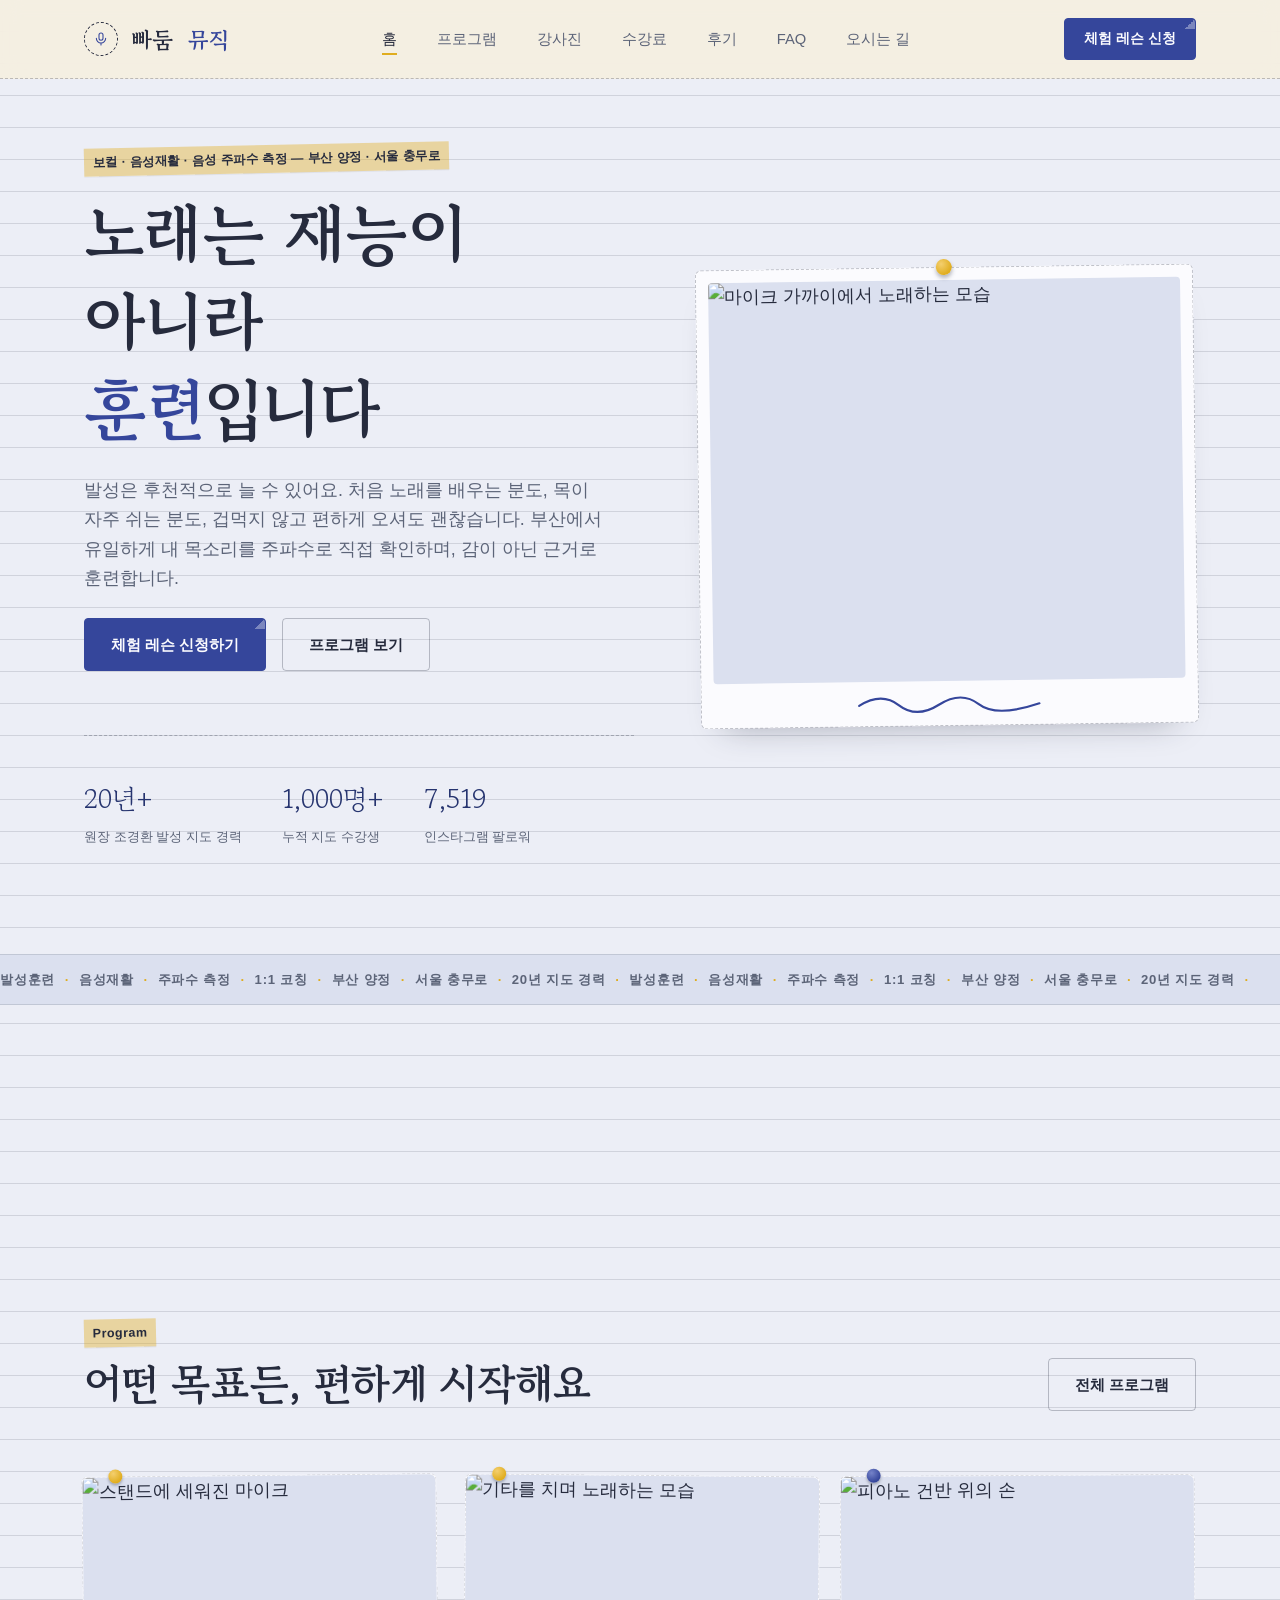
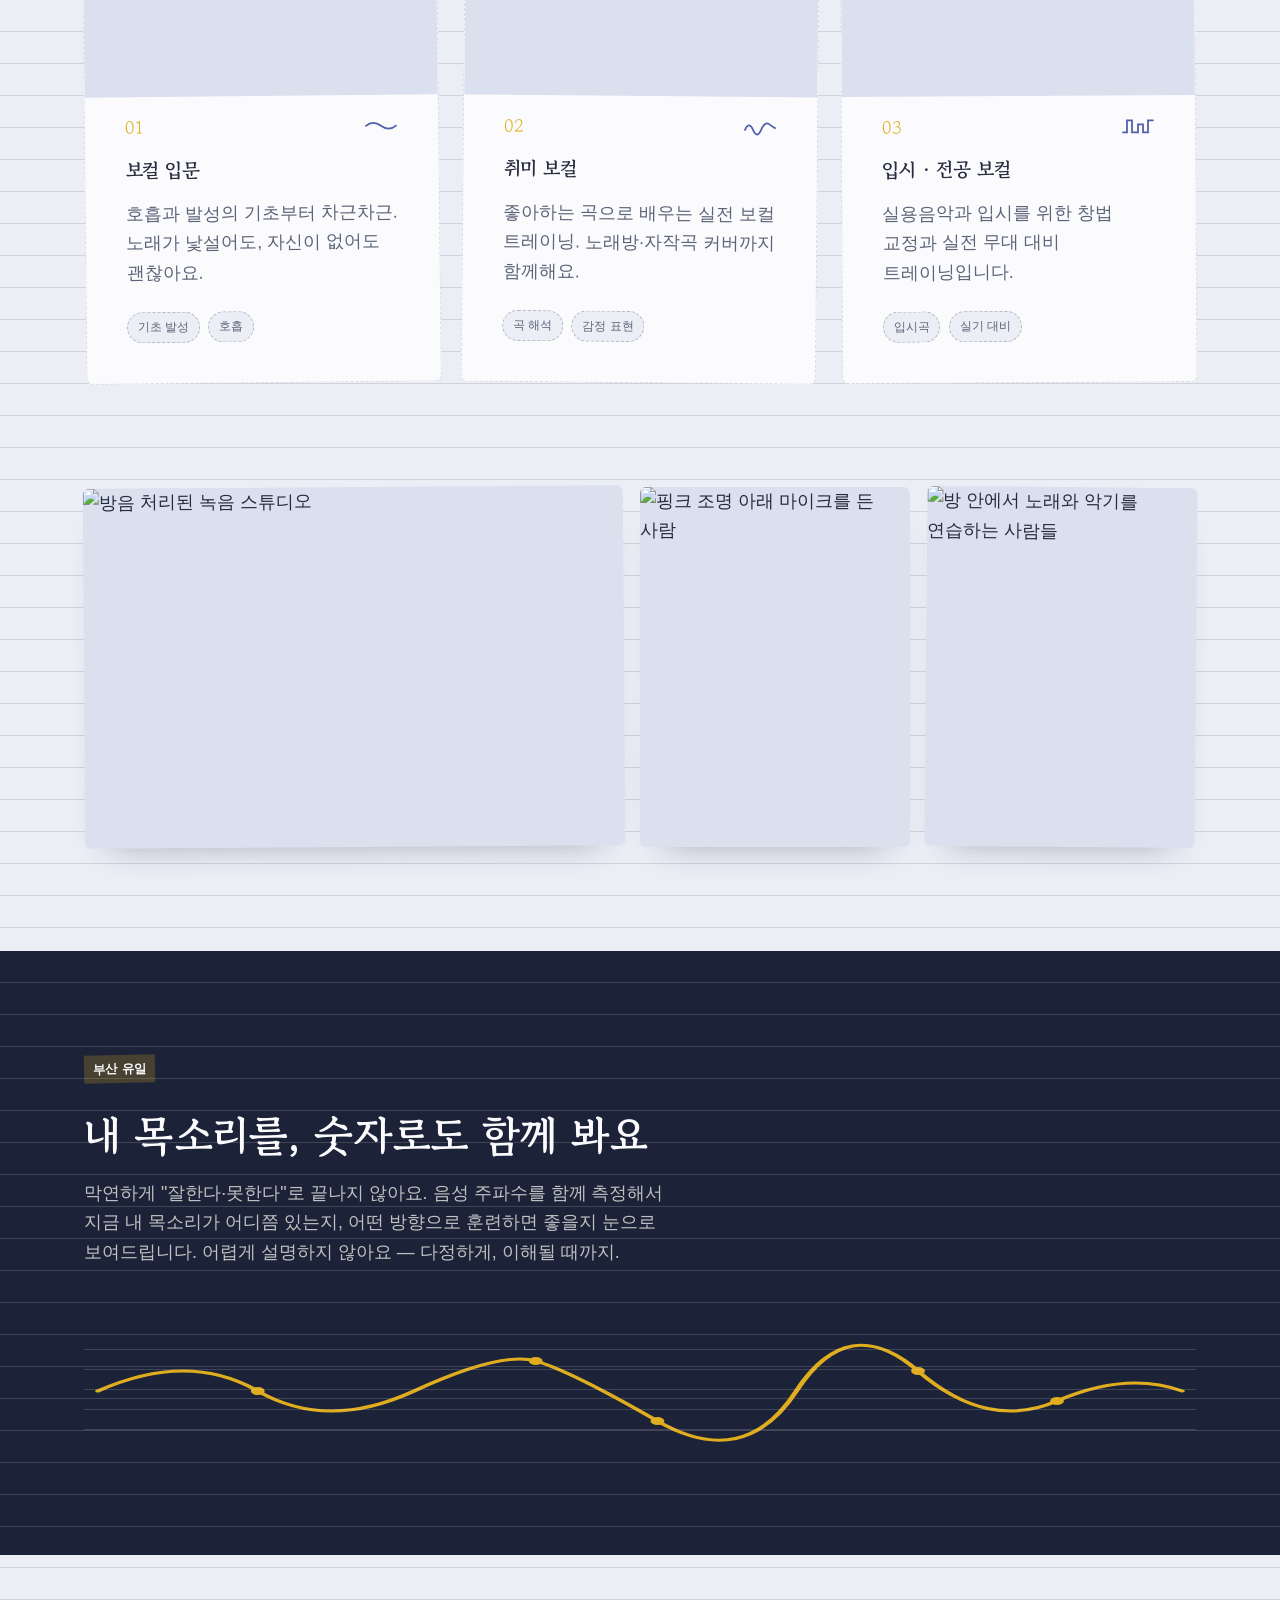
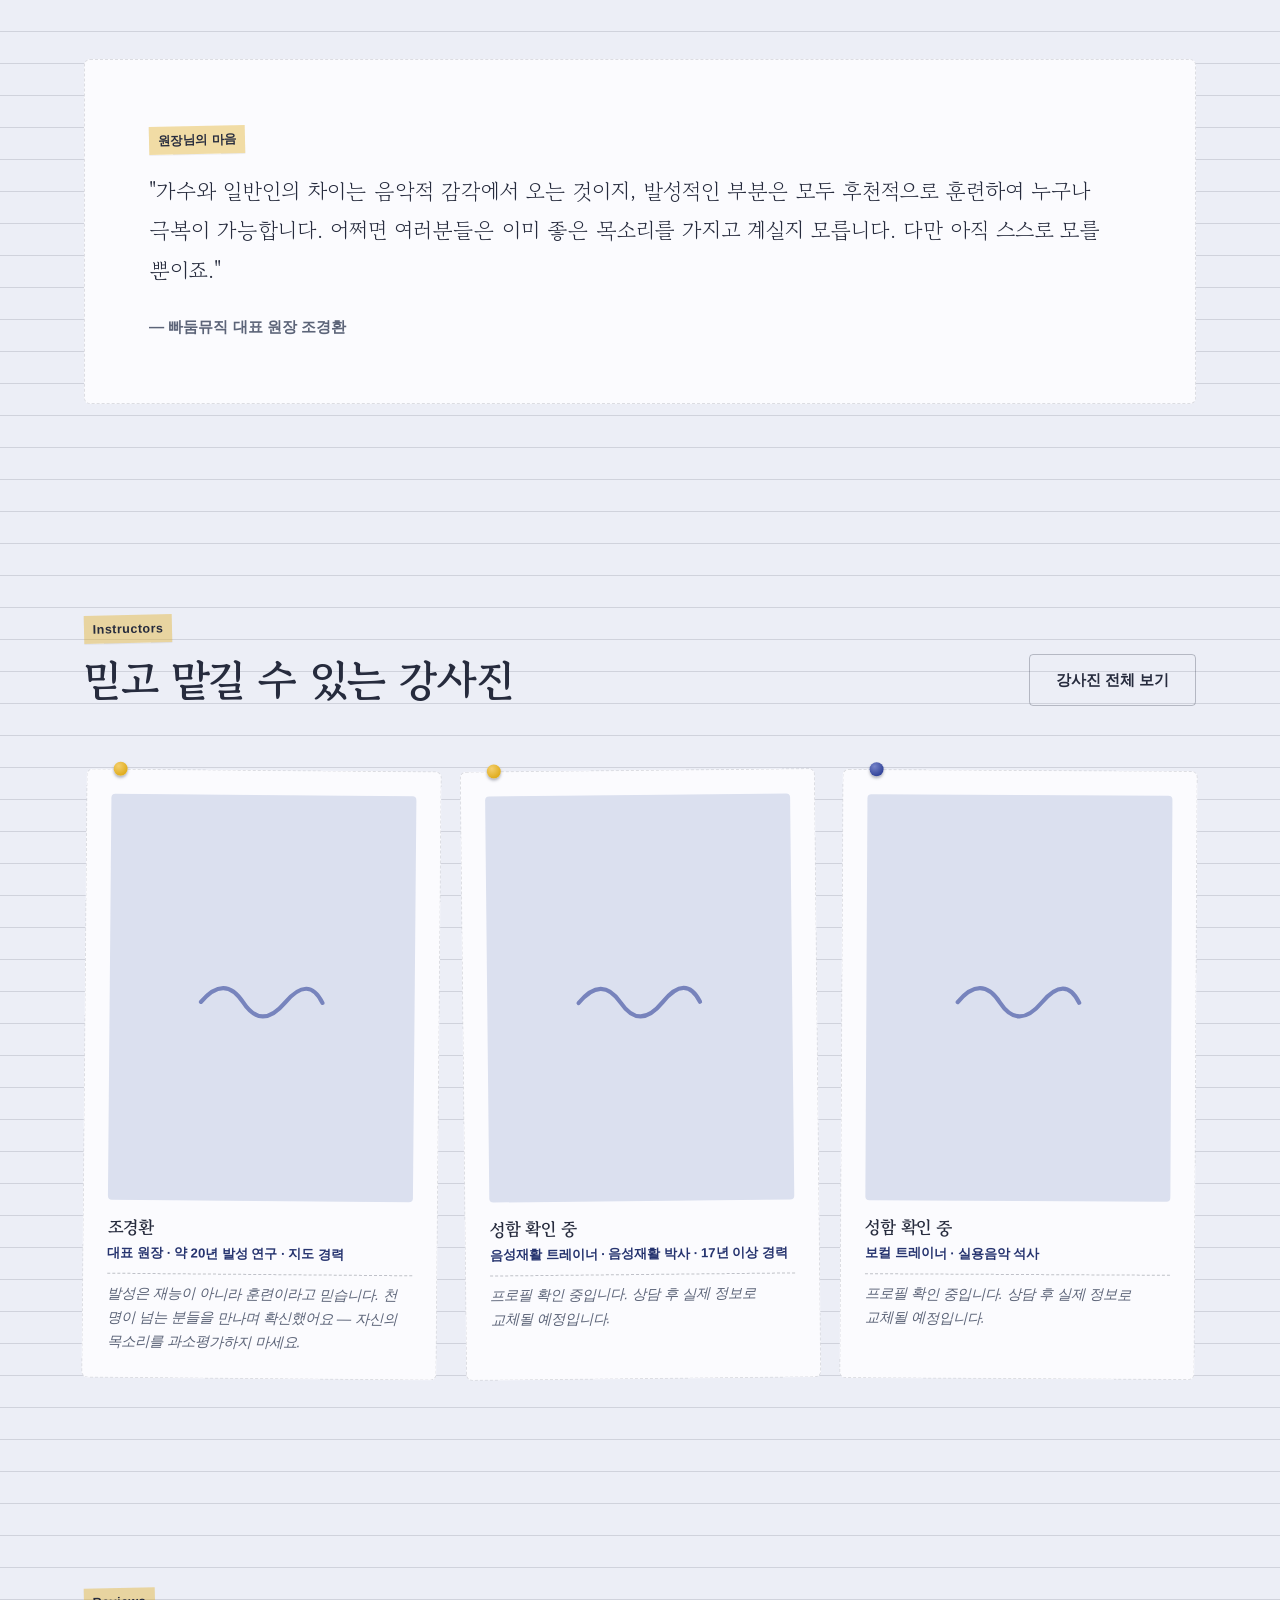
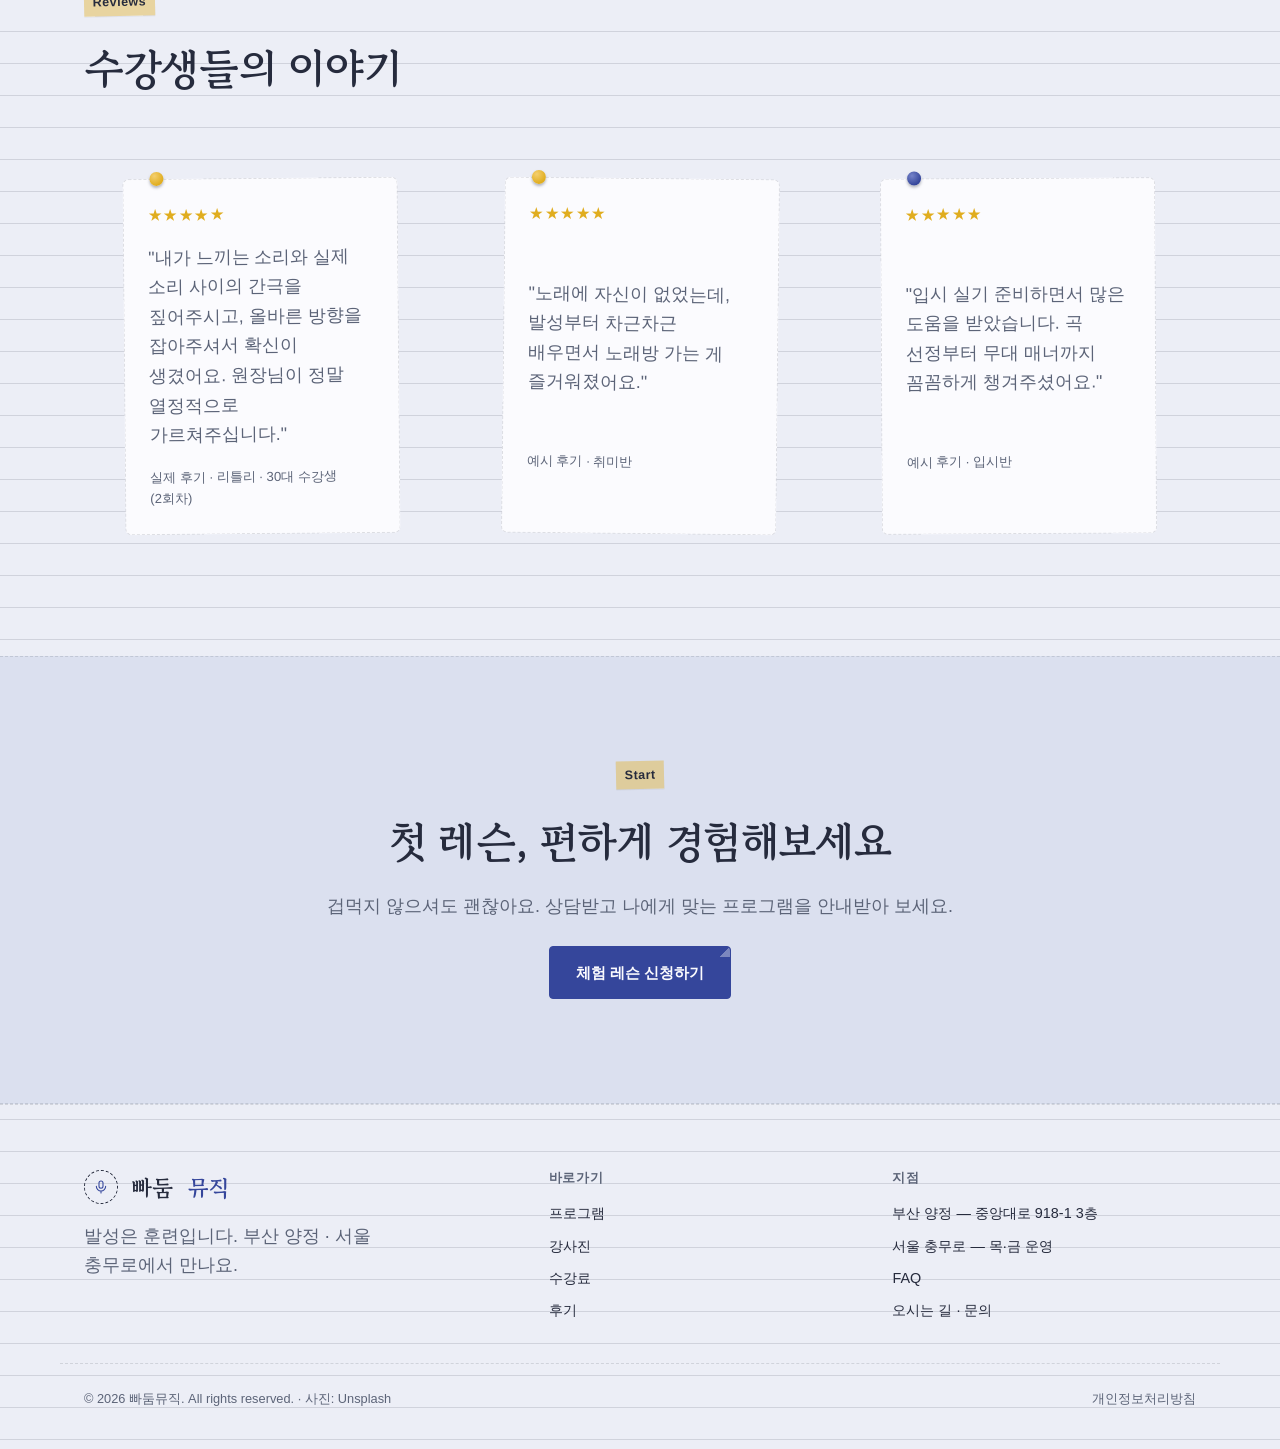
==== index.html @ 1f054c73 "사진 추가: Unsplash 스톡(동아시아계 인물·스튜디오·부산) Co-Authored-By: Claude Opus 5.5 <noreply@anthropic.com>  Claude" ====
<!DOCTYPE html>
<html lang="ko">
<head>
<meta charset="UTF-8">
<meta name="viewport" content="width=device-width, initial-scale=1.0">
<meta name="color-scheme" content="light">
<title>빠둠뮤직 보컬 트레이닝 센터</title>
<meta name="description" content="빠둠뮤직 보컬 트레이닝 센터 — 발성은 재능이 아니라 훈련입니다. 부산 유일 음성 주파수 측정과 함께하는 1:1 보컬·음성재활 트레이닝. 부산 양정 · 서울 충무로.">
<link rel="preconnect" href="https://fonts.googleapis.com">
<link rel="preconnect" href="https://fonts.gstatic.com" crossorigin>
<link href="https://fonts.googleapis.com/css2?family=Gowun+Batang:wght@400;700&family=Pretendard&display=swap" rel="stylesheet">
<link rel="stylesheet" href="css/styles.css">
</head>
<body>

<nav class="site-nav">
  <div class="container">
    <a href="index.html" class="logo">
      <span class="logo-mark"><svg viewBox="0 0 24 24" fill="none"><rect x="9" y="3" width="6" height="11" rx="3" stroke="currentColor" stroke-width="1.6"/><path d="M5 11a7 7 0 0 0 14 0M12 18v3" stroke="currentColor" stroke-width="1.6" stroke-linecap="round"/></svg></span>
      빠둠<span>뮤직</span>
    </a>
    <ul class="nav-links" id="navLinks">
      <li><a href="index.html" aria-current="page">홈</a></li>
      <li><a href="courses.html">프로그램</a></li>
      <li><a href="instructors.html">강사진</a></li>
      <li><a href="pricing.html">수강료</a></li>
      <li><a href="reviews.html">후기</a></li>
      <li><a href="faq.html">FAQ</a></li>
      <li><a href="contact.html">오시는 길</a></li>
    </ul>
    <a href="contact.html" class="btn nav-cta">체험 레슨 신청</a>
    <button class="nav-toggle" id="navToggle" aria-label="메뉴 열기" aria-expanded="false" aria-controls="navLinks">☰</button>
  </div>
</nav>

<header class="hero">
  <div class="container hero-grid">
    <div class="hero-copy">
      <span class="eyebrow">보컬 · 음성재활 · 음성 주파수 측정 — 부산 양정 · 서울 충무로</span>
      <h1>노래는 재능이 아니라<br><em>훈련</em>입니다</h1>
      <p class="hero-lede">발성은 후천적으로 늘 수 있어요. 처음 노래를 배우는 분도, 목이 자주 쉬는 분도, 겁먹지 않고 편하게 오셔도 괜찮습니다. 부산에서 유일하게 내 목소리를 주파수로 직접 확인하며, 감이 아닌 근거로 훈련합니다.</p>
      <div class="hero-actions">
        <a href="contact.html" class="btn">체험 레슨 신청하기</a>
        <a href="courses.html" class="btn btn--ghost">프로그램 보기</a>
      </div>
      <div class="hero-stats">
        <div class="hero-stat"><span class="num">20년+</span><span class="label">원장 조경환 발성 지도 경력</span></div>
        <div class="hero-stat"><span class="num">1,000명+</span><span class="label">누적 지도 수강생</span></div>
        <div class="hero-stat"><span class="num">7,519</span><span class="label">인스타그램 팔로워</span></div>
      </div>
    </div>
    <figure class="hero-visual hero-visual--photo" data-reveal>
      <img src="https://images.unsplash.com/photo-1653443115239-6c10733503e9?auto=format&fit=crop&w=1100&q=80&h=935" srcset="https://images.unsplash.com/photo-1653443115239-6c10733503e9?auto=format&fit=crop&w=640&q=80&h=544 640w, https://images.unsplash.com/photo-1653443115239-6c10733503e9?auto=format&fit=crop&w=1100&q=80&h=935 1100w" sizes="(max-width: 980px) 92vw, 540px" width="1100" height="935" alt="마이크 가까이에서 노래하는 모습" loading="eager" fetchpriority="high" decoding="async">
      <svg class="hero-photo-wave" viewBox="0 0 220 30" fill="none" aria-hidden="true"><path class="wave-line" d="M6 18 Q 32 2 52 18 T 98 18 T 144 18 T 214 18"/></svg>
    </figure>
  </div>
</header>

<div class="marquee" aria-hidden="true">
  <div class="marquee-track">
    <span>발성훈련</span><span class="marquee-dot">·</span>
    <span>음성재활</span><span class="marquee-dot">·</span>
    <span>주파수 측정</span><span class="marquee-dot">·</span>
    <span>1:1 코칭</span><span class="marquee-dot">·</span>
    <span>부산 양정</span><span class="marquee-dot">·</span>
    <span>서울 충무로</span><span class="marquee-dot">·</span>
    <span>20년 지도 경력</span><span class="marquee-dot">·</span>
    <span>발성훈련</span><span class="marquee-dot">·</span>
    <span>음성재활</span><span class="marquee-dot">·</span>
    <span>주파수 측정</span><span class="marquee-dot">·</span>
    <span>1:1 코칭</span><span class="marquee-dot">·</span>
    <span>부산 양정</span><span class="marquee-dot">·</span>
    <span>서울 충무로</span><span class="marquee-dot">·</span>
    <span>20년 지도 경력</span><span class="marquee-dot">·</span>
  </div>
</div>

<section id="rooms">
  <div class="container">
    <div class="rooms-widget" id="roomsWidget" hidden data-reveal>
      <div class="rooms-widget-head">
        <span class="live"><span class="live-dot" aria-hidden="true"></span>지금 강의실 현황</span>
        <div style="display:flex; align-items:center; gap: 0.8em;">
          <span class="rooms-updated" id="roomsUpdated"></span>
          <button type="button" class="room-refresh" id="roomsRefresh" aria-label="강의실 현황 새로고침">새로고침</button>
        </div>
      </div>
      <div class="rooms-list" id="roomsList"></div>
    </div>
  </div>
</section>

<section>
  <div class="container">
    <div class="section-head section-head--split" data-reveal>
      <div>
        <span class="eyebrow">Program</span>
        <h2>어떤 목표든, 편하게 시작해요</h2>
      </div>
      <a href="courses.html" class="btn btn--ghost">전체 프로그램</a>
    </div>
    <div class="course-grid" data-render="programs" data-source="data/programs.json" data-limit="3"></div>
  </div>
</section>

<section class="photo-mosaic-section" aria-label="레슨 분위기 사진">
  <div class="container">
    <div class="photo-mosaic" data-reveal>
      <figure class="photo-mosaic-item"><img src="https://images.unsplash.com/photo-1760780567530-389d8a3fba75?auto=format&fit=crop&w=1200&q=80&h=800" width="1200" height="800" alt="방음 처리된 녹음 스튜디오" loading="lazy" decoding="async"></figure>
      <figure class="photo-mosaic-item"><img src="https://images.unsplash.com/photo-1560297035-0ed84c4175f6?auto=format&fit=crop&w=800&q=80&h=800" width="800" height="800" alt="핑크 조명 아래 마이크를 든 사람" loading="lazy" decoding="async"></figure>
      <figure class="photo-mosaic-item"><img src="https://images.unsplash.com/photo-1770096732027-3c8adfcafd55?auto=format&fit=crop&w=800&q=80&h=800" width="800" height="800" alt="방 안에서 노래와 악기를 연습하는 사람들" loading="lazy" decoding="async"></figure>
    </div>
  </div>
</section>

<section class="section--deep" id="frequency">
  <div class="container">
    <div class="section-head" data-reveal>
      <span class="eyebrow">부산 유일</span>
      <h2>내 목소리를, 숫자로도 함께 봐요</h2>
      <p>막연하게 "잘한다·못한다"로 끝나지 않아요. 음성 주파수를 함께 측정해서 지금 내 목소리가 어디쯤 있는지, 어떤 방향으로 훈련하면 좋을지 눈으로 보여드립니다. 어렵게 설명하지 않아요 — 다정하게, 이해될 때까지.</p>
    </div>
    <div class="staff">
      <div class="staff-rules" aria-hidden="true"></div>
      <svg viewBox="0 0 640 120" width="100%" height="120" preserveAspectRatio="none" style="overflow:visible;">
        <path class="draw-line" d="M8 60 Q 60 20 100 60 T 190 60 T 260 30 T 330 90 T 410 60 T 480 40 T 560 70 T 632 60" fill="none" stroke="var(--mustard)" stroke-width="3" stroke-linecap="round"/>
        <circle cx="100" cy="60" r="4" fill="var(--mustard)"/>
        <circle cx="260" cy="30" r="4" fill="var(--mustard)"/>
        <circle cx="330" cy="90" r="4" fill="var(--mustard)"/>
        <circle cx="480" cy="40" r="4" fill="var(--mustard)"/>
        <circle cx="560" cy="70" r="4" fill="var(--mustard)"/>
      </svg>
    </div>
  </div>
</section>

<section>
  <div class="container">
    <div class="letter-card" data-reveal>
      <span class="eyebrow" style="margin-bottom: var(--space-2); display:inline-flex;">원장님의 마음</span>
      <blockquote>"가수와 일반인의 차이는 음악적 감각에서 오는 것이지, 발성적인 부분은 모두 후천적으로 훈련하여 누구나 극복이 가능합니다. 어쩌면 여러분들은 이미 좋은 목소리를 가지고 계실지 모릅니다. 다만 아직 스스로 모를 뿐이죠."</blockquote>
      <footer>— 빠둠뮤직 대표 원장 조경환</footer>
    </div>
  </div>
</section>

<section class="section--light">
  <div class="container">
    <div class="section-head section-head--split" data-reveal>
      <div>
        <span class="eyebrow">Instructors</span>
        <h2>믿고 맡길 수 있는 강사진</h2>
      </div>
      <a href="instructors.html" class="btn btn--ghost">강사진 전체 보기</a>
    </div>
    <div class="people-grid" data-render="instructors" data-source="data/instructors.json" data-limit="3"></div>
  </div>
</section>

<section>
  <div class="container">
    <div class="section-head" data-reveal>
      <span class="eyebrow">Reviews</span>
      <h2>수강생들의 이야기</h2>
    </div>
    <div class="quote-grid" data-render="testimonials" data-source="data/testimonials.json" data-limit="3"></div>
  </div>
</section>

<section class="cta-band cta-band--warm">
  <div class="container" data-reveal>
    <span class="eyebrow">Start</span>
    <h2>첫 레슨, 편하게 경험해보세요</h2>
    <p>겁먹지 않으셔도 괜찮아요. 상담받고 나에게 맞는 프로그램을 안내받아 보세요.</p>
    <a href="contact.html" class="btn">체험 레슨 신청하기</a>
  </div>
</section>

<footer class="site-footer">
  <div class="container footer-grid">
    <div>
      <a href="index.html" class="logo"><span class="logo-mark"><svg viewBox="0 0 24 24" fill="none"><rect x="9" y="3" width="6" height="11" rx="3" stroke="currentColor" stroke-width="1.6"/><path d="M5 11a7 7 0 0 0 14 0M12 18v3" stroke="currentColor" stroke-width="1.6" stroke-linecap="round"/></svg></span>빠둠<span>뮤직</span></a>
      <p style="margin-top: 1rem; max-width: 32ch;">발성은 훈련입니다. 부산 양정 · 서울 충무로에서 만나요.</p>
    </div>
    <div>
      <h4>바로가기</h4>
      <ul class="footer-links">
        <li><a href="courses.html">프로그램</a></li>
        <li><a href="instructors.html">강사진</a></li>
        <li><a href="pricing.html">수강료</a></li>
        <li><a href="reviews.html">후기</a></li>
      </ul>
    </div>
    <div>
      <h4>지점</h4>
      <ul class="footer-links">
        <li>부산 양정 — 중앙대로 918-1 3층</li>
        <li>서울 충무로 — 목·금 운영</li>
        <li><a href="faq.html">FAQ</a></li>
        <li><a href="contact.html">오시는 길 · 문의</a></li>
      </ul>
    </div>
  </div>
  <div class="container footer-bottom">
    <span>© 2026 빠둠뮤직. All rights reserved. · 사진: Unsplash</span>
    <span><a href="privacy.html">개인정보처리방침</a></span>
  </div>
</footer>

<script src="https://unpkg.com/lenis@1.1.18/dist/lenis.min.js"></script>
<script src="https://cdnjs.cloudflare.com/ajax/libs/gsap/3.12.5/gsap.min.js"></script>
<script src="https://cdnjs.cloudflare.com/ajax/libs/gsap/3.12.5/ScrollTrigger.min.js"></script>
<script src="js/waveform.js"></script>
<script src="js/render.js"></script>
<script src="js/rooms.js"></script>
<script src="js/motion.js"></script>
<script src="js/main.js"></script>
</body>
</html>
---- css/styles.css ----
/* ==========================================================================
   빠둠뮤직 — 다정한 발성 훈련소
   오선지 노트 컨셉: 종이 아이보리 + 잉크 남색 + 형광펜 옐로우.
   카드는 압정으로 꽂은 메모, 섹션 사이는 오선(五線) 구분선.
   (자매 사이트 키훈의 에디토리얼 필름/레드 톤과 겹치지 않도록 전면 재설계)
   ========================================================================== */

@font-face {
  font-family: "Pretendard";
  src: url("https://cdn.jsdelivr.net/gh/orioncactus/pretendard@v1.3.9/packages/pretendard/dist/web/variable/woff2/PretendardVariable.woff2") format("woff2-variations");
  font-weight: 45 920;
  font-style: normal;
}

:root {
  /* color tokens — 더스티 블루 페이퍼 + 잉크 남색 + 형광펜 옐로우 */
  --ivory: #eceef6;
  --ivory-raised: #dbe0ef;
  --cream: #fbfbfe;
  --brown-ink: #262b3d;
  --brown-dim: #5c6478;
  --terracotta: #35469b;
  --terracotta-deep: #26346f;
  --mustard: #e0ad1f;
  --deep: #1c2338;
  --deep-raised: #2a3350;
  --line: rgba(38, 43, 61, 0.14);
  --line-strong: rgba(38, 43, 61, 0.28);

  /* semantic (default) */
  --bg: var(--ivory);
  --bg-raised: var(--ivory-raised);
  --text: var(--brown-ink);
  --text-dim: var(--brown-dim);
  --accent: var(--terracotta);
  --border: var(--line);

  /* type */
  --font-display: "Gowun Batang", "Noto Serif KR", serif;
  --font-body: "Pretendard", -apple-system, sans-serif;

  --step-caption: clamp(0.75rem, 0.72rem + 0.15vw, 0.85rem);
  --step-body: clamp(1rem, 0.96rem + 0.2vw, 1.125rem);
  --step-h3: clamp(1.35rem, 1.25rem + 0.5vw, 1.7rem);
  --step-h2: clamp(1.9rem, 1.6rem + 1.3vw, 2.9rem);
  --step-h1: clamp(2.5rem, 1.9rem + 2.8vw, 4.4rem);

  --space-1: 0.5rem;
  --space-2: 1rem;
  --space-3: 1.5rem;
  --space-4: 2.5rem;
  --space-5: 4rem;
  --space-6: 6.5rem;

  --radius: 6px;
  --radius-sm: 4px;
  --container: 1160px;
}

/* scroll-behavior:smooth를 CSS에 두지 않는다 — Lenis가 자체적으로 스크롤을
   보간하는데 네이티브 smooth scroll이 동시에 개입하면 서로 싸워서 스크롤이
   덜컹거린다(Lenis 공식 권장사항). Lenis가 꺼지는 경우(터치 기기 등)에도
   이 사이트엔 페이지 내 앵커 링크가 없어 smooth-scroll이 딱히 필요 없다. */
* { box-sizing: border-box; }
html {
  overflow-x: hidden;
}
body {
  margin: 0;
  background-color: var(--bg);
  /* 노트 용지 느낌의 아주 옅은 가로줄 — 텍스트 위에서는 카드/섹션 배경이 덮으므로 방해되지 않는다 */
  background-image: repeating-linear-gradient(to bottom, transparent 0 31px, var(--line) 31px 32px);
  color: var(--text);
  font-family: var(--font-body);
  font-size: var(--step-body);
  line-height: 1.65;
  overflow-x: hidden;
  word-break: keep-all;
  -webkit-font-smoothing: antialiased;
}

h1, h2, h3, h4 {
  font-family: var(--font-display);
  font-weight: 700;
  line-height: 1.32;
  margin: 0;
  letter-spacing: -0.01em;
}
h1 { font-size: var(--step-h1); }
h2 { font-size: var(--step-h2); }
h3 { font-size: var(--step-h3); }
p { margin: 0; color: var(--text-dim); }
a { color: inherit; text-decoration: none; }
img, svg { max-width: 100%; display: block; }

/* ---- eyebrow: 워시테이프 라벨 ---- */
.eyebrow {
  font-family: var(--font-body);
  font-weight: 700;
  font-size: 0.78rem;
  letter-spacing: 0.04em;
  color: var(--brown-ink);
  display: inline-block;
  width: fit-content;
  background: rgba(224, 173, 31, 0.4);
  padding: 0.3em 0.7em;
  transform: rotate(-1.2deg);
  box-shadow: 0 1px 0 rgba(38, 43, 61, 0.06);
}
.section--deep .eyebrow { background: rgba(224, 173, 31, 0.22); color: var(--cream); }

.container {
  max-width: var(--container);
  margin: 0 auto;
  padding: 0 var(--space-3);
}

section { padding: var(--space-6) 0; position: relative; }

/* deep (잉크 남색 칠판) section variant */
.section--deep {
  --bg: var(--deep);
  --bg-raised: var(--deep-raised);
  --text: var(--cream);
  --text-dim: rgba(255, 253, 246, 0.72);
  --border: rgba(255, 253, 246, 0.16);
  background: var(--bg);
  background-image: repeating-linear-gradient(to bottom, transparent 0 31px, var(--border) 31px 32px);
  color: var(--text);
}

/* ---- reveal-on-scroll ----
   기본은 보이는 상태. GSAP가 정상 로드되면 js-reveal이 붙어 숨김을 활성화한 뒤
   ScrollTrigger로 잔잔하게 드러낸다. CDN 로드 실패해도 콘텐츠는 안전하게 보인다. */
[data-reveal] { opacity: 1; }
@media (prefers-reduced-motion: no-preference) {
  [data-reveal].js-reveal {
    opacity: 0;
    transform: translateY(18px);
  }
}

/* ---- buttons: 잉크 도장 ---- */
.btn {
  position: relative;
  display: inline-flex;
  align-items: center;
  gap: 0.6em;
  padding: 0.85em 1.7em;
  font-family: var(--font-body);
  font-weight: 700;
  font-size: 0.95rem;
  border-radius: var(--radius-sm);
  border: 1px solid var(--terracotta);
  color: var(--cream);
  background: var(--terracotta);
  cursor: pointer;
  transition: background 0.2s ease, color 0.2s ease, transform 0.2s ease, box-shadow 0.2s ease;
}
/* 종이 접힌 모서리 */
.btn::after {
  content: "";
  position: absolute;
  top: 0;
  right: 0;
  width: 10px;
  height: 10px;
  background: linear-gradient(135deg, transparent 50%, rgba(255, 255, 255, 0.35) 50%);
  border-radius: 0 var(--radius-sm) 0 0;
}
.btn:hover {
  background: var(--terracotta-deep);
  border-color: var(--terracotta-deep);
  transform: translateY(-1px);
  box-shadow: 0 8px 20px -10px rgba(38, 43, 61, 0.55);
}
.btn:focus-visible {
  outline: 2px solid var(--terracotta-deep);
  outline-offset: 3px;
}
.btn--ghost {
  background: transparent;
  color: var(--text);
  border-color: var(--line-strong);
}
.btn--ghost::after { display: none; }
.btn--ghost:hover {
  border-color: var(--terracotta);
  color: var(--terracotta-deep);
  background: transparent;
  box-shadow: none;
}
.section--deep .btn--ghost { color: var(--cream); }
.section--deep .btn--ghost:hover { color: var(--mustard); border-color: var(--mustard); }

/* ---- nav ---- */
.site-nav {
  position: sticky;
  top: 0;
  z-index: 100;
  background: rgba(245, 239, 224, 0.9);
  backdrop-filter: blur(10px);
  border-bottom: 1px dashed var(--line-strong);
}
.site-nav .container {
  display: flex;
  align-items: center;
  justify-content: space-between;
  height: 78px;
}
.logo {
  display: inline-flex;
  align-items: center;
  gap: 0.6em;
  font-family: var(--font-display);
  font-weight: 700;
  font-size: 1.4rem;
  color: var(--brown-ink);
  padding: 0.5em;
  margin: -0.5em;
}
.logo span { color: var(--terracotta); }
.logo-mark {
  width: 34px;
  height: 34px;
  border-radius: 50%;
  border: 1.5px dashed var(--brown-ink);
  display: inline-flex;
  align-items: center;
  justify-content: center;
  flex-shrink: 0;
}
.logo-mark svg { width: 16px; height: 16px; color: var(--terracotta); }

.nav-links {
  display: flex;
  align-items: center;
  gap: var(--space-4);
  list-style: none;
  margin: 0;
  padding: 0;
}
.nav-links a {
  position: relative;
  font-size: 0.92rem;
  color: var(--text-dim);
  padding: 0.4em 0;
}
.nav-links a::after {
  content: "";
  position: absolute;
  left: 0;
  bottom: -2px;
  width: 100%;
  height: 2px;
  background: var(--mustard);
  transform: scaleX(0);
  transform-origin: right;
  transition: transform 0.25s ease;
}
.nav-links a:hover,
.nav-links a[aria-current="page"] {
  color: var(--brown-ink);
}
.nav-links a:hover::after,
.nav-links a[aria-current="page"]::after {
  transform: scaleX(1);
  transform-origin: left;
}
.nav-cta { display: none; }
@media (min-width: 860px) {
  .nav-cta { display: inline-flex; padding: 0.6em 1.35em; font-size: 0.88rem; }
}

.nav-toggle {
  display: inline-flex;
  background: none;
  border: 1px solid var(--line-strong);
  color: var(--brown-ink);
  width: 44px;
  height: 44px;
  align-items: center;
  justify-content: center;
  border-radius: 50%;
}
@media (min-width: 860px) {
  .nav-toggle { display: none; }
  .nav-links { display: flex !important; }
}
.nav-links { display: none; }
@media (max-width: 859px) {
  .nav-links {
    position: absolute;
    top: 78px;
    left: 0;
    right: 0;
    flex-direction: column;
    align-items: flex-start;
    gap: 0;
    background: var(--cream);
    border-bottom: 1px dashed var(--line);
  }
  .nav-links.is-open { display: flex; }
  .nav-links li { width: 100%; }
  .nav-links a { display: block; padding: 1em var(--space-3); width: 100%; }
  .nav-links a::after { display: none; }
}

/* ---- hero ---- */
.hero { padding-top: var(--space-5); padding-bottom: var(--space-6); overflow: hidden; }
.hero-grid {
  display: grid;
  grid-template-columns: minmax(0, 1.05fr) minmax(0, 0.95fr);
  gap: var(--space-5);
  align-items: center;
}
@media (max-width: 980px) {
  .hero-grid { grid-template-columns: 1fr; }
}
.hero h1 { margin-top: var(--space-2); }
.hero h1 em { font-style: normal; color: var(--terracotta); }
.hero-lede { font-size: 1.12rem; max-width: 54ch; margin-top: var(--space-3); }
.hero-actions { display: flex; flex-wrap: wrap; gap: var(--space-2); margin-top: var(--space-3); }
.hero-stats {
  display: flex;
  flex-wrap: wrap;
  gap: var(--space-4);
  margin-top: var(--space-5);
  padding-top: var(--space-4);
  border-top: 1px dashed var(--line-strong);
}
.hero-stat .num { font-family: var(--font-display); font-size: 1.7rem; color: var(--terracotta-deep); display: block; }
.hero-stat .label { font-size: 0.82rem; color: var(--text-dim); }

/* ---- hero visual: 벽에 압정으로 꽂은 오선지 메모 ---- */
.hero-visual {
  position: relative;
  border-radius: var(--radius);
  background: var(--cream);
  background-image: repeating-linear-gradient(to bottom, transparent 0 27px, var(--line) 27px 28px);
  border: 1px dashed var(--line-strong);
  padding: var(--space-4);
  min-width: 0;
  aspect-ratio: 4/3.4;
  display: flex;
  align-items: center;
  justify-content: center;
  transform: rotate(-0.8deg);
  box-shadow: 0 20px 34px -24px rgba(38, 43, 61, 0.4);
}
.hero-visual::before {
  content: "";
  position: absolute;
  top: -9px;
  left: 50%;
  width: 16px;
  height: 16px;
  border-radius: 50%;
  transform: translateX(-50%) rotate(-4deg);
  background: radial-gradient(circle at 35% 30%, #f4cf6e, var(--mustard) 70%);
  box-shadow: 0 3px 4px rgba(38, 43, 61, 0.35);
}
.hero-visual svg { width: 100%; height: auto; overflow: visible; }
.hero-visual .wave-line {
  fill: none;
  stroke: var(--terracotta);
  stroke-width: 2.5;
  stroke-linecap: round;
}
.hero-visual .wave-line--soft {
  stroke: var(--mustard);
  stroke-width: 2;
  opacity: 0.8;
}

/* ---- marquee ---- */
.marquee {
  overflow: hidden;
  border-top: 1px solid var(--line);
  border-bottom: 1px solid var(--line);
  background: var(--ivory-raised);
  padding: 0.85rem 0;
}
.marquee-track {
  display: flex;
  align-items: center;
  width: max-content;
  gap: 0.6rem;
  white-space: nowrap;
  font-family: var(--font-body);
  font-size: 0.82rem;
  font-weight: 600;
  letter-spacing: 0.06em;
  text-transform: uppercase;
  color: var(--brown-dim);
  animation: marquee-scroll 30s linear infinite;
}
.marquee-dot { color: var(--mustard); }
@keyframes marquee-scroll {
  from { transform: translateX(0); }
  to { transform: translateX(-50%); }
}
@media (prefers-reduced-motion: reduce) {
  .marquee-track { animation: none; }
}

/* ---- section head ---- */
.section-head { display: grid; gap: var(--space-2); max-width: 620px; margin-bottom: var(--space-5); }
.section-head h2 { margin-top: var(--space-1); }
.section-head--split {
  max-width: none;
  display: flex;
  align-items: flex-end;
  justify-content: space-between;
  gap: var(--space-3);
  flex-wrap: wrap;
}

/* ---- 압정으로 꽂힌 메모 카드 공통 ---- */
.course-card,
.person-card,
.quote-card,
.price-card {
  position: relative;
}
.course-card::before,
.person-card::before,
.quote-card::before,
.price-card::before {
  content: "";
  position: absolute;
  top: -8px;
  left: 26px;
  width: 14px;
  height: 14px;
  border-radius: 50%;
  background: radial-gradient(circle at 35% 30%, #f4cf6e, var(--mustard) 70%);
  box-shadow: 0 2px 3px rgba(38, 43, 61, 0.35);
}
.course-card:nth-of-type(3n)::before,
.person-card:nth-of-type(3n)::before,
.quote-card:nth-of-type(3n)::before { background: radial-gradient(circle at 35% 30%, #7583c9, var(--terracotta) 70%); }
.course-card:nth-of-type(3n+1) { transform: rotate(-0.6deg); }
.course-card:nth-of-type(3n+2) { transform: rotate(0.5deg); }
.course-card:nth-of-type(3n) { transform: rotate(-0.3deg); }
.person-card:nth-of-type(3n+1) { transform: rotate(0.5deg); }
.person-card:nth-of-type(3n+2) { transform: rotate(-0.6deg); }
.person-card:nth-of-type(3n) { transform: rotate(0.3deg); }
.quote-card:nth-of-type(3n+1) { transform: rotate(-0.5deg); }
.quote-card:nth-of-type(3n+2) { transform: rotate(0.6deg); }
.quote-card:nth-of-type(3n) { transform: rotate(-0.3deg); }
.price-card:nth-of-type(odd) { transform: rotate(-0.5deg); }
.price-card:nth-of-type(even) { transform: rotate(0.5deg); }

/* ---- program / course cards ---- */
.course-grid {
  display: grid;
  grid-template-columns: repeat(3, 1fr);
  gap: var(--space-3);
}
@media (max-width: 860px) { .course-grid { grid-template-columns: repeat(2, 1fr); } }
@media (max-width: 560px) { .course-grid { grid-template-columns: 1fr; } }
.course-card {
  background: var(--cream);
  border: 1px dashed var(--border);
  border-radius: var(--radius);
  padding: var(--space-4);
  display: grid;
  gap: var(--space-2);
  min-width: 0;
  transition: transform 0.2s ease, box-shadow 0.2s ease, border-color 0.2s ease;
}
.course-card:hover {
  transform: rotate(0deg) translateY(-3px);
  box-shadow: 0 16px 30px -20px rgba(38, 43, 61, 0.35);
  border-color: var(--line-strong);
}
.course-card-head { display: flex; align-items: center; justify-content: space-between; gap: var(--space-2); }
.course-card .idx { font-family: var(--font-display); color: var(--mustard); font-size: 1.1rem; }
.course-wave { flex-shrink: 0; color: var(--terracotta); opacity: 0.85; }
.course-card h3 { font-size: 1.2rem; }
.course-card .tags { display: flex; gap: 0.5em; flex-wrap: wrap; margin-top: var(--space-1); }
.tag {
  font-size: 0.75rem;
  padding: 0.35em 0.8em;
  border-radius: 999px;
  border: 1px dashed var(--line-strong);
  color: var(--text-dim);
  background: var(--ivory);
}

/* ---- instructor cards ---- */
.people-grid { display: grid; grid-template-columns: repeat(auto-fit, minmax(250px, 1fr)); gap: var(--space-3); }
.person-card {
  border: 1px dashed var(--border);
  border-radius: var(--radius);
  padding: var(--space-3);
  background: var(--cream);
  min-width: 0;
  transition: transform 0.2s ease, box-shadow 0.2s ease;
}
.person-card:hover { transform: rotate(0deg) translateY(-3px); box-shadow: 0 16px 30px -20px rgba(38, 43, 61, 0.3); }
.person-frame {
  position: relative;
  aspect-ratio: 3/4;
  border-radius: var(--radius-sm);
  background: var(--bg-raised);
  margin-bottom: var(--space-2);
  display: flex;
  align-items: center;
  justify-content: center;
  overflow: hidden;
}
.person-frame svg { width: 46%; height: auto; color: var(--terracotta); opacity: 0.6; }
.person-card h3 { font-size: 1.08rem; }
.person-role { font-size: 0.82rem; font-weight: 700; color: var(--terracotta-deep); margin-top: 0.25em; display: block; }
.person-note {
  margin-top: 0.6em;
  padding-top: 0.6em;
  border-top: 1px dashed var(--line-strong);
  font-size: 0.9rem;
  font-style: italic;
}

/* ---- quote / testimonial cards ---- */
.quote-grid { display: grid; grid-template-columns: repeat(auto-fit, minmax(270px, 1fr)); gap: var(--space-3); }
.quote-card {
  border: 1px dashed var(--border);
  border-radius: var(--radius);
  padding: var(--space-3);
  background: var(--cream);
  display: grid;
  gap: var(--space-2);
  min-width: 0;
  transition: transform 0.2s ease, box-shadow 0.2s ease;
}
.quote-card:hover { transform: rotate(0deg) translateY(-3px); box-shadow: 0 16px 30px -20px rgba(38, 43, 61, 0.3); }
.quote-card .stars { color: var(--mustard); letter-spacing: 0.1em; font-size: 0.9rem; }
.quote-card footer { font-size: 0.82rem; color: var(--text-dim); }

/* ---- founder quote (편지 카드) ---- */
.letter-card {
  border-radius: var(--radius);
  background: var(--cream);
  border: 1px dashed var(--border);
  padding: var(--space-5);
  position: relative;
}
.letter-card blockquote {
  margin: 0;
  font-family: var(--font-display);
  font-size: clamp(1.05rem, 0.95rem + 0.6vw, 1.35rem);
  line-height: 1.85;
  color: var(--brown-ink);
}
.letter-card footer {
  margin-top: var(--space-3);
  font-size: 0.95rem;
  color: var(--text-dim);
  font-weight: 700;
}

/* ---- pricing ---- */
.price-grid { display: grid; grid-template-columns: repeat(auto-fit, minmax(250px, 1fr)); gap: var(--space-3); }
.price-card {
  border: 1px dashed var(--border);
  border-radius: var(--radius);
  background: var(--cream);
  padding: var(--space-4);
  display: grid;
  gap: var(--space-2);
  min-width: 0;
  position: relative;
  transition: transform 0.2s ease, box-shadow 0.2s ease;
}
.price-card:hover { transform: rotate(0deg) translateY(-3px); box-shadow: 0 16px 30px -20px rgba(38, 43, 61, 0.3); }
.price-card--popular { border-color: var(--terracotta); }
.price-card--popular::after {
  content: "가장 많이 선택해요";
  position: absolute;
  top: -13px;
  right: var(--space-3);
  background: var(--mustard);
  color: var(--brown-ink);
  font-size: 0.72rem;
  font-weight: 700;
  padding: 0.35em 0.9em;
  border-radius: var(--radius-sm);
  transform: rotate(-2deg);
}
.price-value { font-family: var(--font-display); font-size: 2rem; color: var(--text); }
.price-value small { font-size: 0.85rem; color: var(--text-dim); font-weight: 400; font-family: var(--font-body); }
.price-list { list-style: none; margin: 0; padding: 0; display: grid; gap: 0.6em; font-size: 0.92rem; color: var(--text-dim); }
.price-list li::before { content: "· "; color: var(--terracotta); font-weight: 700; }

/* ---- CTA band ---- */
.cta-band { text-align: center; }
.cta-band .container { display: grid; gap: var(--space-3); justify-items: center; }
.cta-band--warm { background: var(--ivory-raised); border-top: 1px dashed var(--line); border-bottom: 1px dashed var(--line); }
.cta-band--deep.section--deep p { max-width: 56ch; }

/* ---- room status widget (강의실 실시간 현황 — 코르크보드 메모) ---- */
.rooms-widget { border: 1px dashed var(--border); border-radius: var(--radius); background: var(--cream); overflow: hidden; }
.rooms-widget-head {
  display: flex;
  align-items: center;
  justify-content: space-between;
  gap: var(--space-2);
  padding: var(--space-2) var(--space-3);
  border-bottom: 1px dashed var(--border);
  flex-wrap: wrap;
}
.rooms-widget-head .live {
  display: inline-flex;
  align-items: center;
  gap: 0.5em;
  font-weight: 700;
  font-size: 0.85rem;
  color: var(--terracotta-deep);
}
.live-dot { width: 8px; height: 8px; border-radius: 50%; background: var(--terracotta); flex-shrink: 0; }
@media (prefers-reduced-motion: no-preference) {
  .live-dot { animation: warm-pulse 2.6s ease-in-out infinite; }
}
@keyframes warm-pulse {
  0%, 100% { opacity: 1; }
  50% { opacity: 0.35; }
}
.rooms-updated { font-size: 0.78rem; color: var(--text-dim); }
.room-refresh {
  background: none;
  border: 1px dashed var(--line-strong);
  color: var(--text-dim);
  font-size: 0.75rem;
  padding: 0.4em 0.9em;
  cursor: pointer;
  border-radius: var(--radius-sm);
}
.room-refresh:hover { border-color: var(--terracotta); color: var(--terracotta-deep); }
.room-refresh.is-loading { opacity: 0.5; }
.rooms-list { display: grid; grid-template-columns: repeat(auto-fit, minmax(170px, 1fr)); gap: 1px; background: var(--border); }
.room-chip { background: var(--cream); padding: var(--space-2) var(--space-3); display: grid; gap: 0.35em; min-width: 0; }
.room-chip .room-name { font-size: 0.92rem; font-weight: 700; }
.room-chip .room-status {
  display: inline-flex;
  align-items: center;
  gap: 0.5em;
  font-size: 0.82rem;
  color: var(--text-dim);
  padding: 0.3em 0.75em;
  border-radius: var(--radius-sm);
  background: var(--ivory);
  width: fit-content;
}
.room-chip[data-status="in-use"] .room-status { background: rgba(38, 43, 61, 0.08); color: var(--terracotta-deep); }
.room-chip[data-status="empty"] .room-status { background: rgba(224, 173, 31, 0.22); color: #8a6a12; }

/* ---- footer ---- */
.site-footer { padding: var(--space-5) 0 var(--space-4); border-top: 1px dashed var(--line); }
.footer-grid { display: grid; grid-template-columns: 1.4fr 1fr 1fr; gap: var(--space-4); }
@media (max-width: 700px) { .footer-grid { grid-template-columns: 1fr; } }
.footer-grid h4 { font-family: var(--font-body); font-size: 0.82rem; letter-spacing: 0.04em; color: var(--text-dim); margin-bottom: var(--space-2); }
.footer-links { list-style: none; margin: 0; padding: 0; display: grid; gap: 0.6em; font-size: 0.9rem; }
.footer-bottom {
  margin-top: var(--space-4);
  padding-top: var(--space-3);
  border-top: 1px dashed var(--line);
  font-size: 0.8rem;
  color: var(--text-dim);
  display: flex;
  justify-content: space-between;
  flex-wrap: wrap;
  gap: var(--space-2);
}
.footer-bottom a:hover { color: var(--terracotta-deep); }

/* ---- sub-page header ---- */
.page-header { padding: var(--space-5) 0 var(--space-4); border-bottom: 1px dashed var(--line); }
.page-header .container { display: grid; gap: var(--space-2); max-width: 720px; }
.page-header h1 { font-size: var(--step-h2); }
.page-header p { max-width: 58ch; }

/* ---- note / callout ---- */
.callout {
  border: 1px dashed var(--line-strong);
  border-radius: var(--radius);
  padding: var(--space-3);
  display: grid;
  gap: 0.4em;
  background: var(--bg-raised);
}
.callout h3 { font-size: 1.05rem; }
.callout a { color: var(--terracotta-deep); }

/* ---- detail rows (course detail) ---- */
.detail-list { display: grid; gap: var(--space-3); }
.detail-row {
  display: grid;
  grid-template-columns: 44px 1fr;
  gap: var(--space-3);
  padding: var(--space-3);
  border: 1px dashed var(--border);
  border-radius: var(--radius);
  background: var(--cream);
}
.detail-row .wave-icon { color: var(--terracotta); }
.detail-row h3 { margin-bottom: 0.4em; }
@media (max-width: 640px) { .detail-row { grid-template-columns: 1fr; gap: var(--space-1); } }

/* ---- FAQ accordion ---- */
.faq-list { display: grid; gap: var(--space-2); }
.faq-item { background: var(--cream); border: 1px dashed var(--border); border-radius: var(--radius-sm); }
.faq-item summary {
  cursor: pointer;
  list-style: none;
  padding: var(--space-3);
  display: flex;
  align-items: center;
  justify-content: space-between;
  gap: var(--space-2);
  font-weight: 700;
}
.faq-item summary::-webkit-details-marker { display: none; }
.faq-item summary::after {
  content: "+";
  font-family: var(--font-display);
  color: var(--terracotta);
  font-size: 1.4rem;
  flex-shrink: 0;
  transition: transform 0.2s ease;
}
.faq-item[open] summary::after { transform: rotate(45deg); }
.faq-item .faq-answer { padding: 0 var(--space-3) var(--space-3); color: var(--text-dim); max-width: 68ch; }

/* ---- contact ---- */
.contact-grid { display: grid; grid-template-columns: 1fr 1fr; gap: var(--space-5); align-items: start; }
@media (max-width: 860px) { .contact-grid { grid-template-columns: 1fr; gap: var(--space-4); } }
.location-card { border: 1px dashed var(--border); border-radius: var(--radius); padding: var(--space-3); background: var(--cream); display: grid; gap: 0.5em; min-width: 0; }
.location-card + .location-card { margin-top: var(--space-3); }
.location-card h3 { font-size: 1.05rem; }
.location-card .addr { font-size: 0.88rem; color: var(--text-dim); }
.map-link { margin-top: 0.6em; }
.contact-form { display: grid; gap: var(--space-2); min-width: 0; }
.form-row { display: grid; gap: 0.4em; min-width: 0; }
.form-row label { font-size: 0.82rem; font-weight: 700; color: var(--text-dim); }
.form-row input, .form-row select, .form-row textarea {
  width: 100%;
  min-width: 0;
  background: var(--cream);
  border: 1px solid var(--line-strong);
  color: var(--text);
  padding: 0.85em 1.1em;
  font-family: var(--font-body);
  font-size: 0.95rem;
  border-radius: var(--radius-sm);
}
.form-row textarea { resize: vertical; min-height: 120px; }
.form-row input:focus, .form-row select:focus, .form-row textarea:focus { outline: none; border-color: var(--terracotta); }
.form-consent { display: flex; align-items: flex-start; gap: 0.6em; font-size: 0.82rem; color: var(--text-dim); }
.form-consent input { margin-top: 0.3em; flex-shrink: 0; }
.form-consent a { color: var(--terracotta-deep); }
.form-status { font-size: 0.88rem; padding: 0.8em 1.1em; border-radius: var(--radius-sm); border: 1px solid var(--line-strong); display: none; }
.form-status.is-visible { display: block; }
.form-status.is-success { border-color: var(--terracotta); color: var(--terracotta-deep); background: rgba(38, 43, 61, 0.06); }
.form-status.is-error { border-color: #c0504b; color: #a3392f; background: rgba(192, 80, 75, 0.08); }

/* ---- kakao cta (카카오 고유 브랜드 컬러 — 팔레트와 무관하게 고정) ---- */
.kakao-btn { background: #fee500; border-color: #fee500; color: #3c1e1e; }
.kakao-btn:hover { background: #f4d900; border-color: #f4d900; color: #3c1e1e; }

/* ---- legal page ---- */
.legal-doc { max-width: 780px; display: grid; gap: var(--space-4); }
.legal-doc h2 { font-size: 1.3rem; margin-top: var(--space-2); }
.legal-doc p, .legal-doc li { max-width: 68ch; }
.legal-doc ul { padding-left: 1.2em; display: grid; gap: 0.5em; }
.legal-meta { font-size: 0.85rem; color: var(--text-dim); }
.legal-table-wrap { overflow-x: auto; border: 1px dashed var(--border); border-radius: var(--radius-sm); }
.legal-table { width: 100%; border-collapse: collapse; font-size: 0.9rem; min-width: 480px; }
.legal-table td, .legal-table th { padding: 0.8em 1em; border-bottom: 1px dashed var(--border); text-align: left; vertical-align: top; }
.legal-table tr:last-child td { border-bottom: none; }
.legal-notice { border: 1px dashed var(--line-strong); border-radius: var(--radius); padding: var(--space-3); background: var(--bg-raised); font-size: 0.9rem; }

/* ---- staff lines (오선지 구분선) ---- */
.staff { position: relative; }
.staff-rules {
  position: absolute;
  inset: 18px 0;
  background-image: repeating-linear-gradient(to bottom, var(--border) 0 1px, transparent 1px 20px);
  pointer-events: none;
}

/* ---- responsive base ---- */
@media (max-width: 700px) {
  section { padding: var(--space-5) 0; }
  .page-header { padding: var(--space-4) 0 var(--space-3); }
}

/* ---- photos (Unsplash stock, 분위기 컷) ---- */
figure { margin: 0; }
.hero-visual--photo { padding: 12px 12px 44px; aspect-ratio: auto; display: block; background-image: none; }
.hero-visual--photo img { width: 100%; height: auto; aspect-ratio: 1100 / 935; object-fit: cover; border-radius: var(--radius-sm); background: var(--ivory-raised); }
.hero-visual--photo .hero-photo-wave { position: absolute; left: 12%; right: 12%; bottom: 10px; width: 76%; height: 26px; }
.course-photo { margin: calc(var(--space-4) * -1) calc(var(--space-4) * -1) 0; overflow: hidden; border-radius: var(--radius) var(--radius) 0 0; background: var(--ivory-raised); }
.course-photo img { width: 100%; height: auto; aspect-ratio: 16 / 10; object-fit: cover; transition: transform 0.5s ease; }
.course-card:hover .course-photo img { transform: scale(1.03); }
.detail-row--photo { grid-template-columns: 200px 44px 1fr; align-items: start; }
.detail-photo { overflow: hidden; border-radius: var(--radius-sm); background: var(--ivory-raised); }
.detail-photo img { width: 100%; height: auto; aspect-ratio: 4 / 3; object-fit: cover; }
@media (max-width: 640px) {
  .detail-row--photo { grid-template-columns: 1fr; }
  .detail-row--photo .detail-photo img { aspect-ratio: 16 / 9; }
}
.photo-mosaic-section { padding: 0 0 var(--space-6); }
.photo-mosaic { display: grid; grid-template-columns: 2fr 1fr 1fr; gap: var(--space-2); }
.photo-mosaic-item { overflow: hidden; border-radius: var(--radius); background: var(--ivory-raised); box-shadow: 0 20px 34px -26px rgba(38, 43, 61, 0.45); }
.photo-mosaic-item img { width: 100%; height: 100%; min-height: 0; aspect-ratio: auto; object-fit: cover; }
.photo-mosaic-item:first-child img { aspect-ratio: 3 / 2; }
.photo-mosaic-item:first-child { transform: rotate(-0.4deg); }
.photo-mosaic-item:nth-child(3) { transform: rotate(0.5deg); }
@media (max-width: 700px) {
  .photo-mosaic { grid-template-columns: 1fr 1fr; }
  .photo-mosaic-item:first-child { grid-column: 1 / -1; }
  .photo-mosaic-item img { aspect-ratio: 1 / 1; }
}
.page-header--photo { padding-bottom: 0; border-bottom: 0; }
.page-header--photo .container.page-band-wrap { max-width: var(--container); display: block; margin-top: var(--space-4); }
.page-band { overflow: hidden; border-radius: var(--radius); background: var(--ivory-raised); box-shadow: 0 20px 34px -26px rgba(38, 43, 61, 0.45); }
.page-band img { width: 100%; height: auto; aspect-ratio: 1600 / 560; object-fit: cover; }
@media (max-width: 640px) { .page-band img { aspect-ratio: 2 / 1; } }
.location-photo { margin: calc(var(--space-3) * -1) calc(var(--space-3) * -1) 0.4em; overflow: hidden; border-radius: var(--radius) var(--radius) 0 0; background: var(--ivory-raised); }
.location-photo img { width: 100%; height: auto; aspect-ratio: 2 / 1; object-fit: cover; }
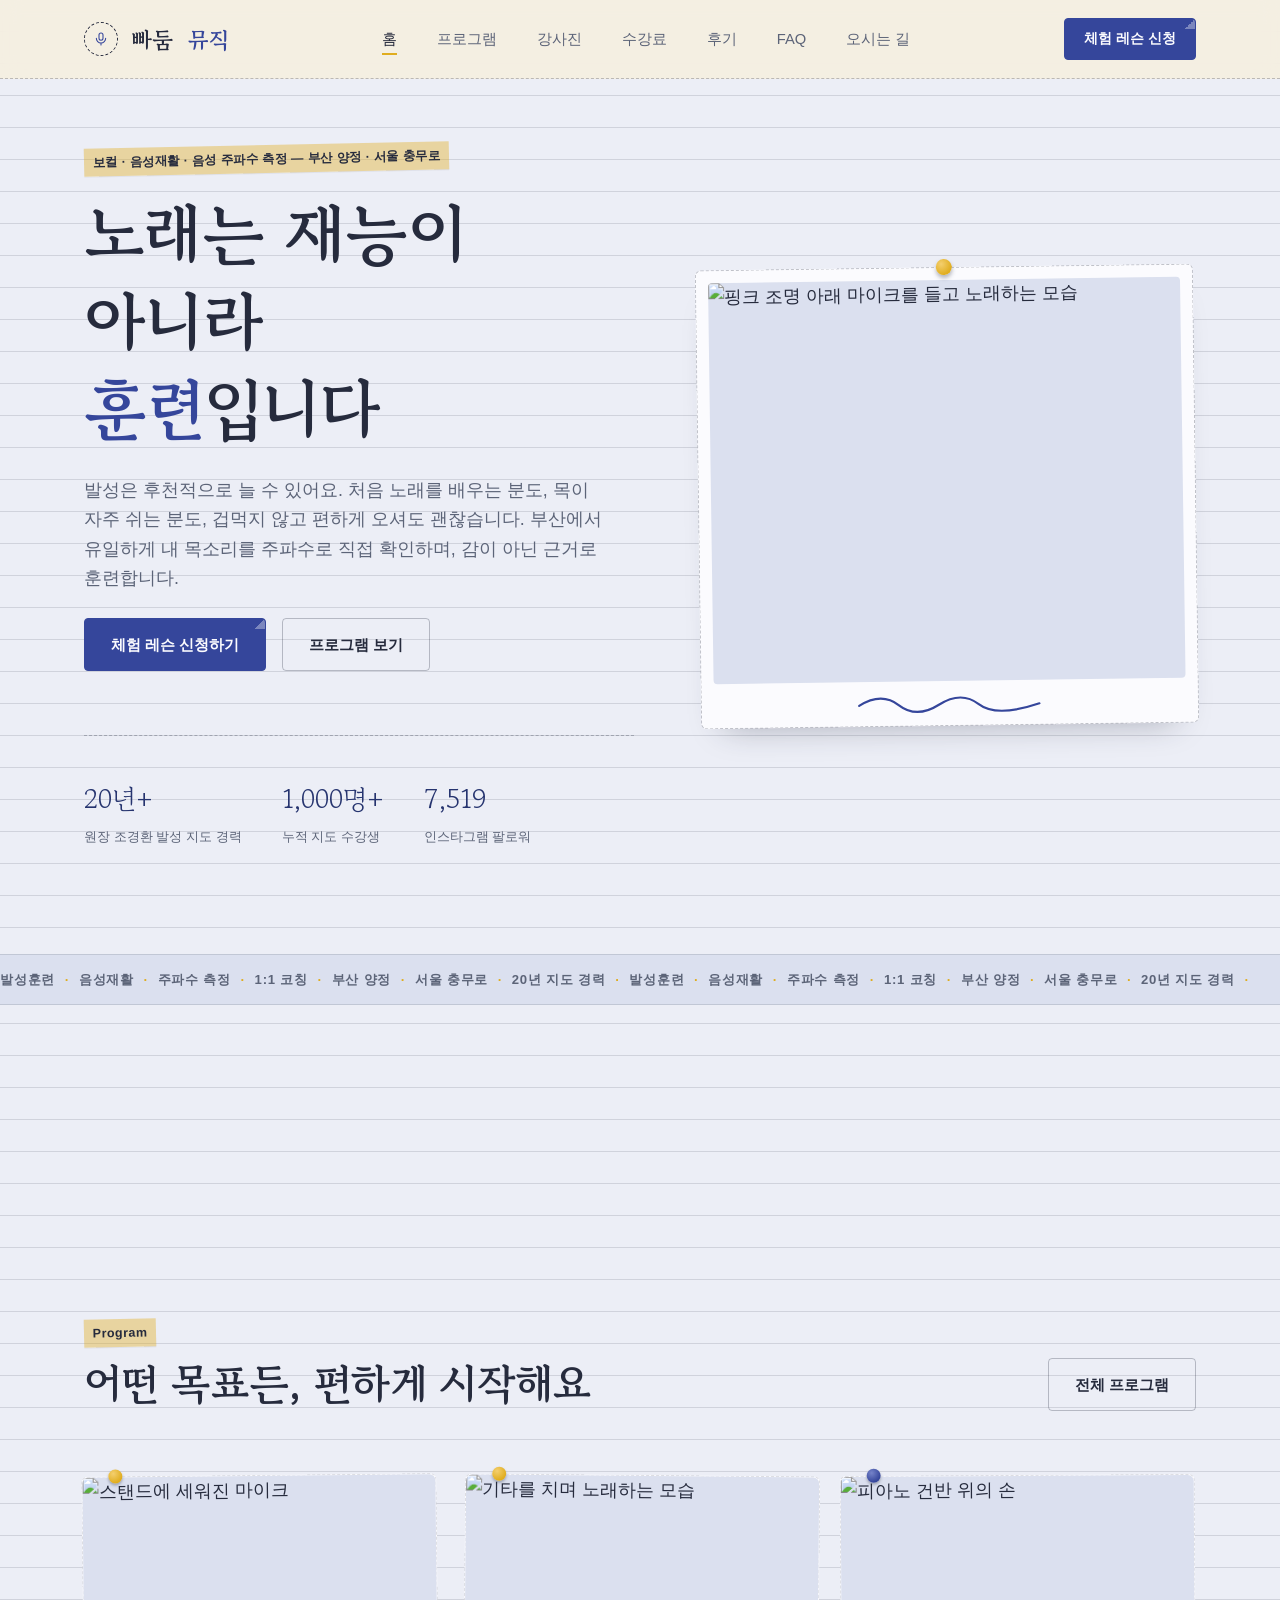
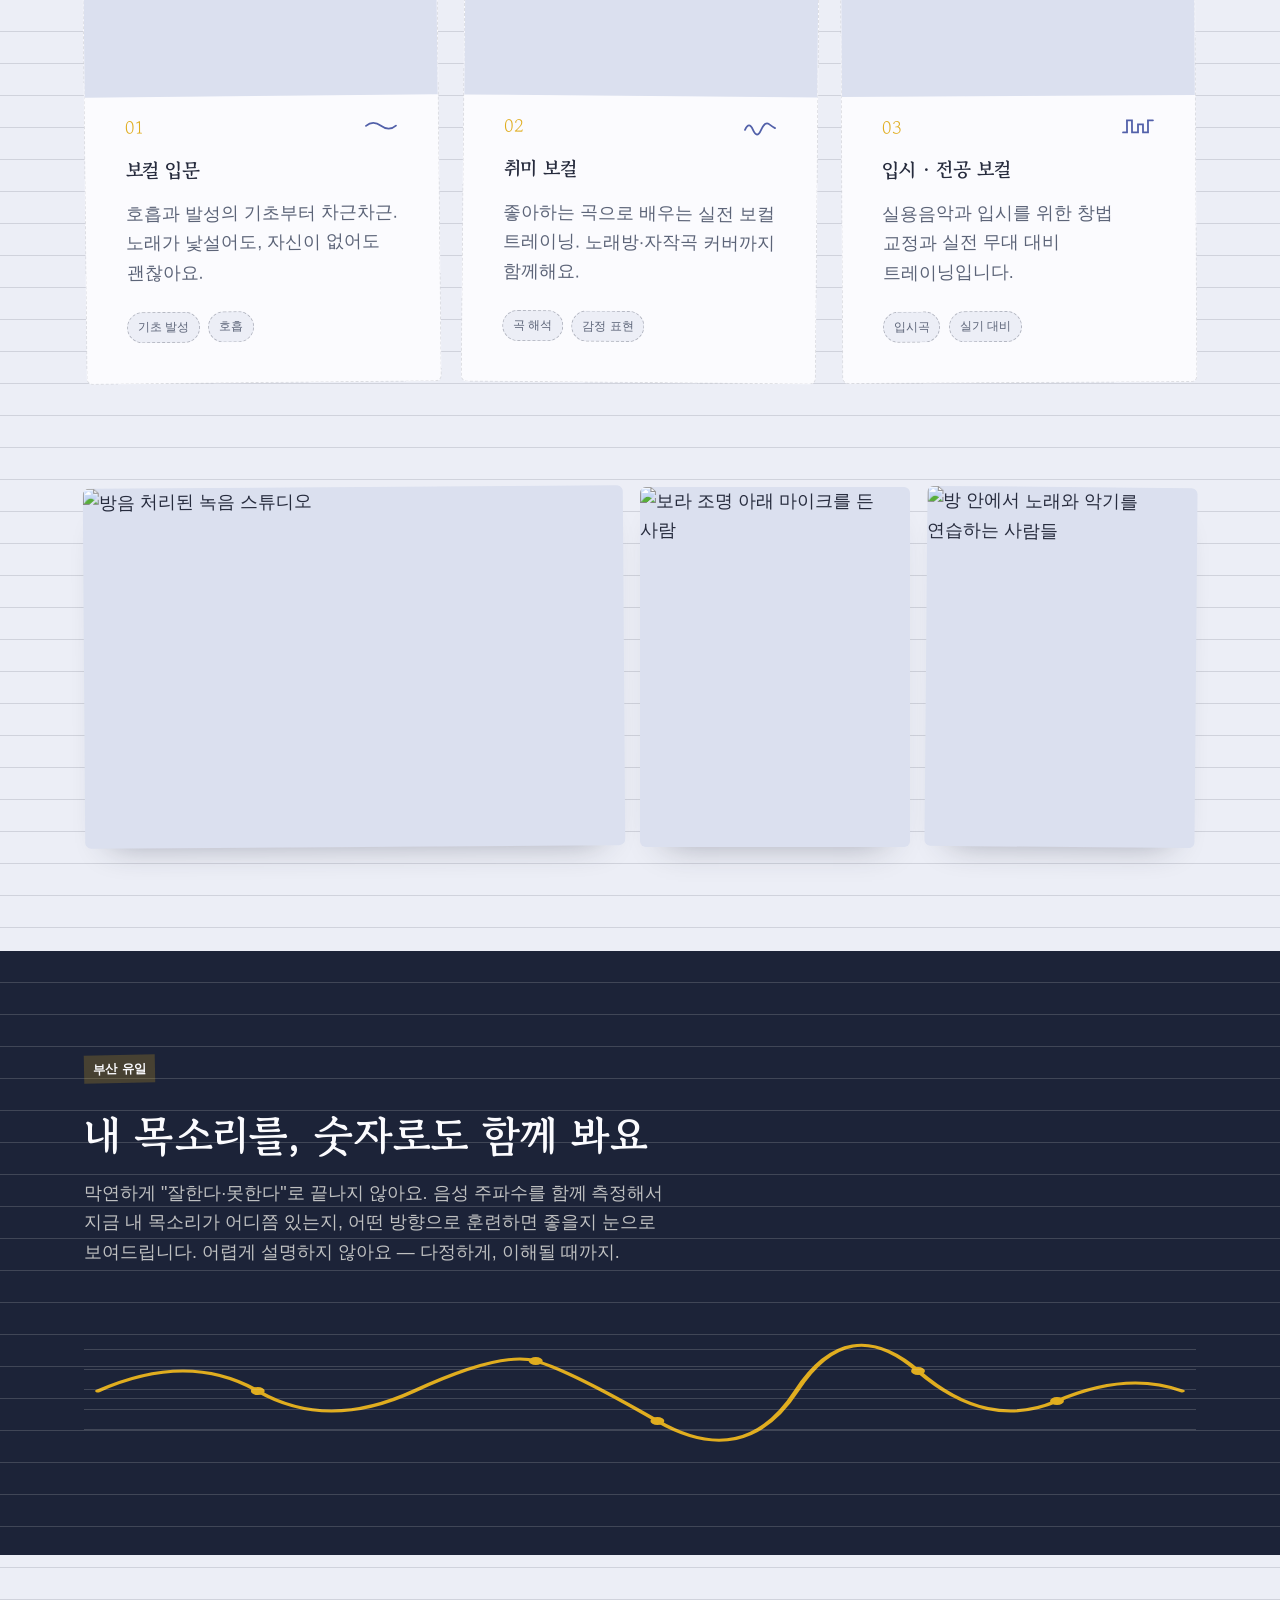
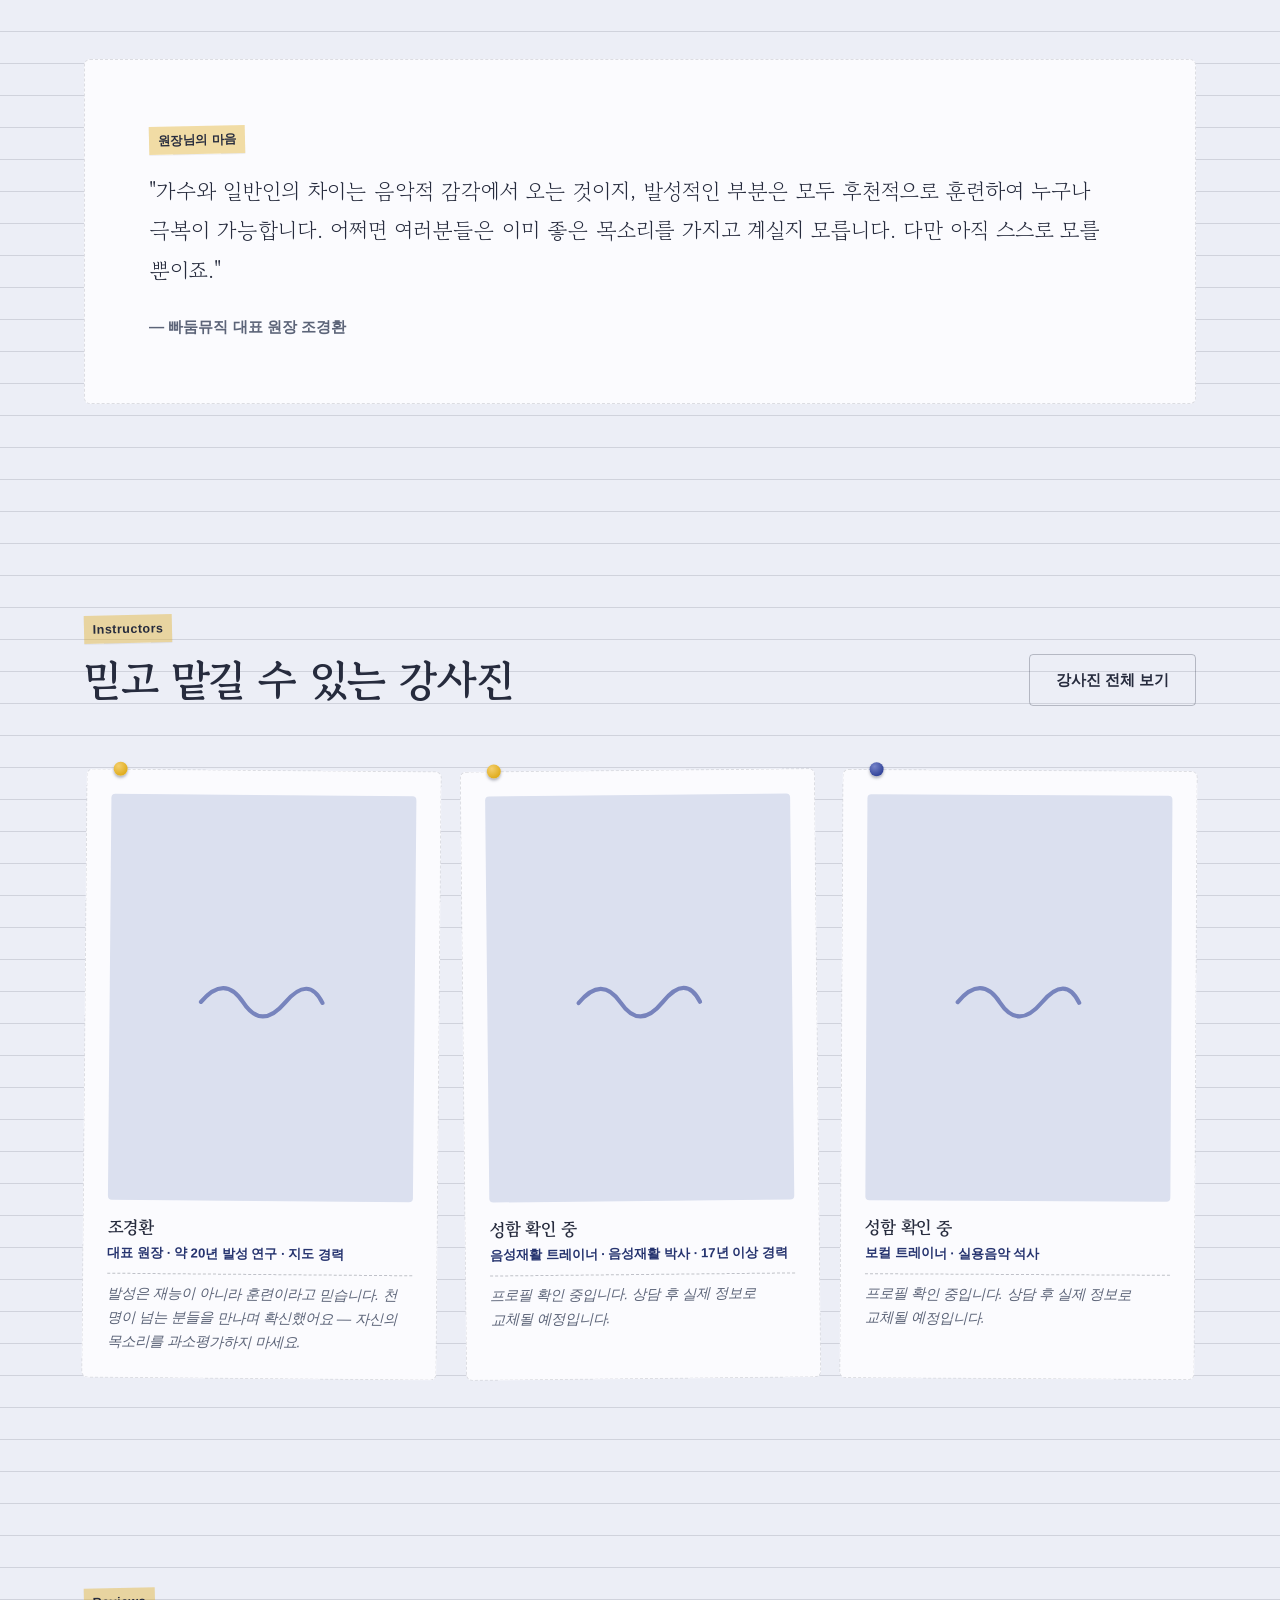
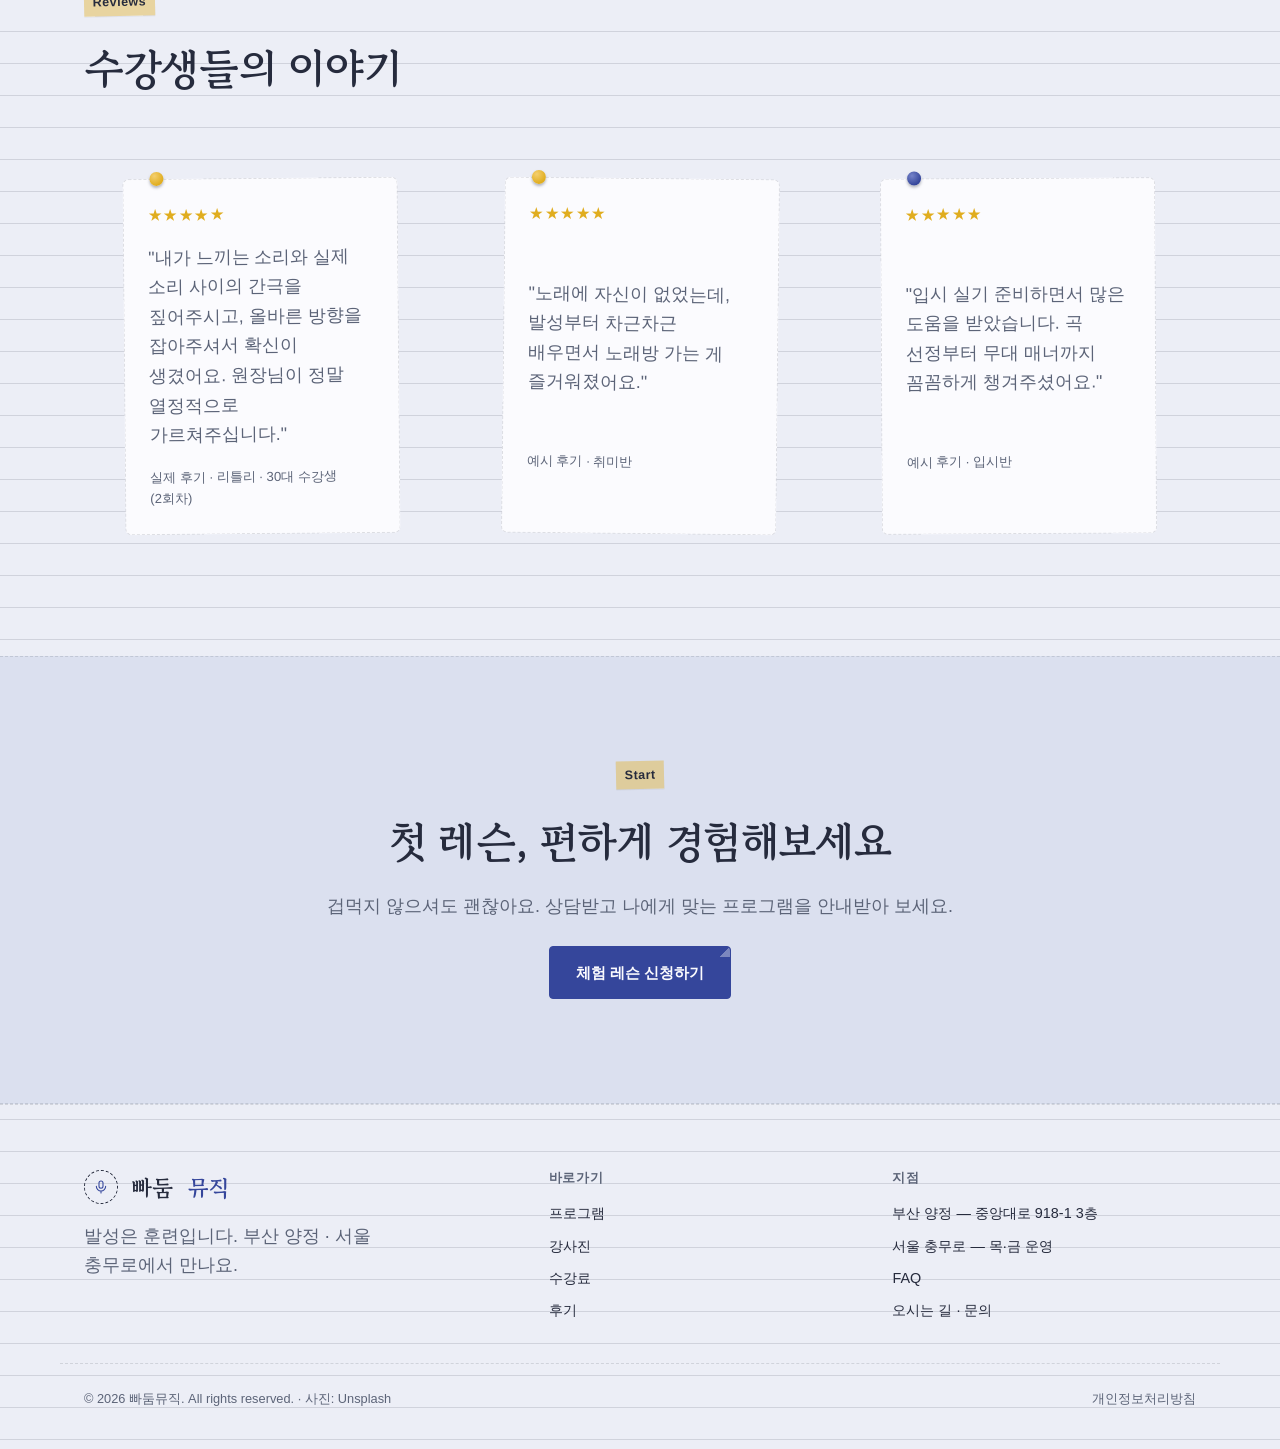
==== commit aad78d1b: "사진 추가 보완: 히어로 사진 교체, 모바일에서 히어로 사진 먼저 노출 Co-Authored-By: Claude Opus 5.5 <noreply@anthropic.com>  Cla" ====
--- a/index.html
+++ b/index.html
@@ -50,7 +50,7 @@
       </div>
     </div>
     <figure class="hero-visual hero-visual--photo" data-reveal>
-      <img src="https://images.unsplash.com/photo-1653443115239-6c10733503e9?auto=format&fit=crop&w=1100&q=80&h=935" srcset="https://images.unsplash.com/photo-1653443115239-6c10733503e9?auto=format&fit=crop&w=640&q=80&h=544 640w, https://images.unsplash.com/photo-1653443115239-6c10733503e9?auto=format&fit=crop&w=1100&q=80&h=935 1100w" sizes="(max-width: 980px) 92vw, 540px" width="1100" height="935" alt="마이크 가까이에서 노래하는 모습" loading="eager" fetchpriority="high" decoding="async">
+      <img src="https://images.unsplash.com/photo-1560297035-0ed84c4175f6?auto=format&fit=crop&w=1100&q=80&h=935" srcset="https://images.unsplash.com/photo-1560297035-0ed84c4175f6?auto=format&fit=crop&w=640&q=80&h=544 640w, https://images.unsplash.com/photo-1560297035-0ed84c4175f6?auto=format&fit=crop&w=1100&q=80&h=935 1100w" sizes="(max-width: 980px) 92vw, 540px" width="1100" height="935" alt="핑크 조명 아래 마이크를 들고 노래하는 모습" loading="eager" fetchpriority="high" decoding="async">
       <svg class="hero-photo-wave" viewBox="0 0 220 30" fill="none" aria-hidden="true"><path class="wave-line" d="M6 18 Q 32 2 52 18 T 98 18 T 144 18 T 214 18"/></svg>
     </figure>
   </div>
@@ -107,7 +107,7 @@
   <div class="container">
     <div class="photo-mosaic" data-reveal>
       <figure class="photo-mosaic-item"><img src="https://images.unsplash.com/photo-1760780567530-389d8a3fba75?auto=format&fit=crop&w=1200&q=80&h=800" width="1200" height="800" alt="방음 처리된 녹음 스튜디오" loading="lazy" decoding="async"></figure>
-      <figure class="photo-mosaic-item"><img src="https://images.unsplash.com/photo-1560297035-0ed84c4175f6?auto=format&fit=crop&w=800&q=80&h=800" width="800" height="800" alt="핑크 조명 아래 마이크를 든 사람" loading="lazy" decoding="async"></figure>
+      <figure class="photo-mosaic-item"><img src="https://images.unsplash.com/photo-1565145368739-29e5a81be478?auto=format&fit=crop&w=800&q=80&h=800" width="800" height="800" alt="보라 조명 아래 마이크를 든 사람" loading="lazy" decoding="async"></figure>
       <figure class="photo-mosaic-item"><img src="https://images.unsplash.com/photo-1770096732027-3c8adfcafd55?auto=format&fit=crop&w=800&q=80&h=800" width="800" height="800" alt="방 안에서 노래와 악기를 연습하는 사람들" loading="lazy" decoding="async"></figure>
     </div>
   </div>
--- a/css/styles.css
+++ b/css/styles.css
@@ -829,3 +829,8 @@
 @media (max-width: 640px) { .page-band img { aspect-ratio: 2 / 1; } }
 .location-photo { margin: calc(var(--space-3) * -1) calc(var(--space-3) * -1) 0.4em; overflow: hidden; border-radius: var(--radius) var(--radius) 0 0; background: var(--ivory-raised); }
 .location-photo img { width: 100%; height: auto; aspect-ratio: 2 / 1; object-fit: cover; }
+@media (max-width: 980px) {
+  .hero-visual--photo { order: -1; width: 100%; max-width: 620px; padding: 10px 10px 36px; }
+  .hero-visual--photo img { aspect-ratio: 16 / 11; }
+  .hero-visual--photo .hero-photo-wave { bottom: 6px; }
+}
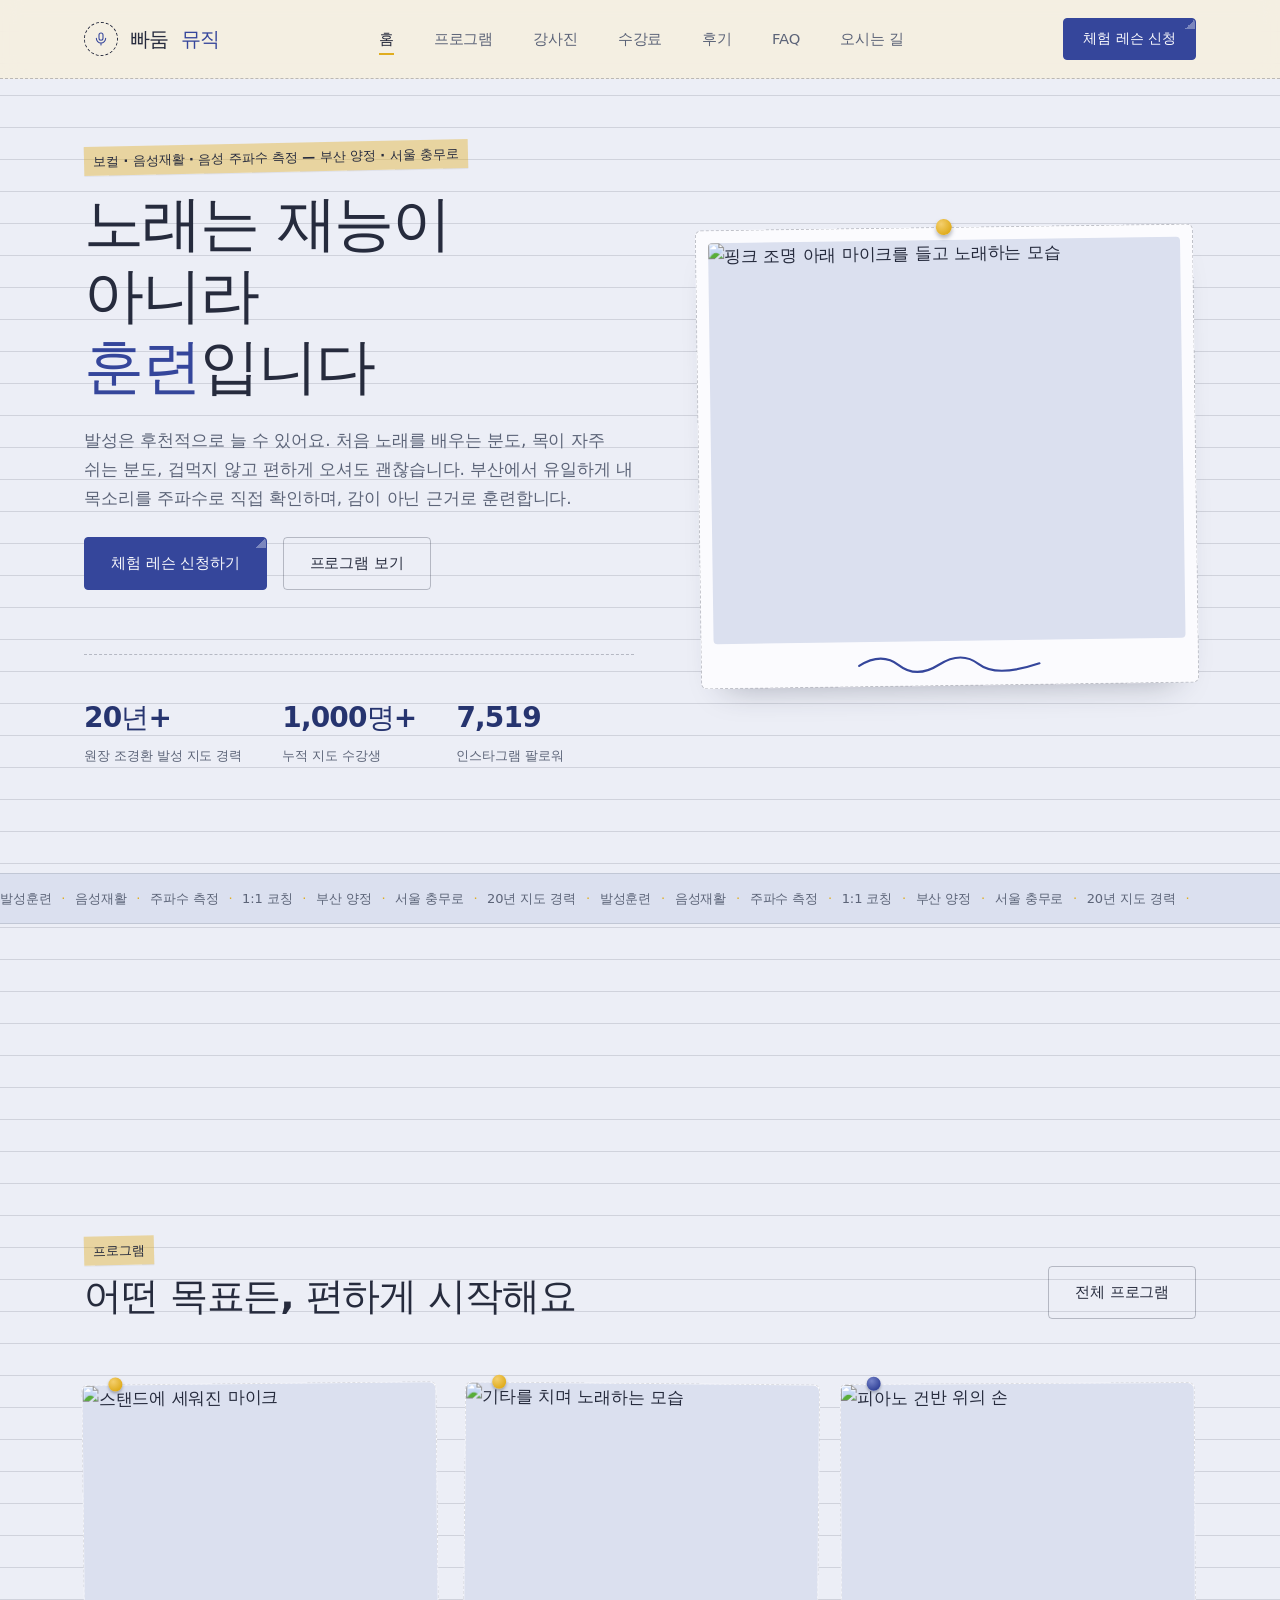
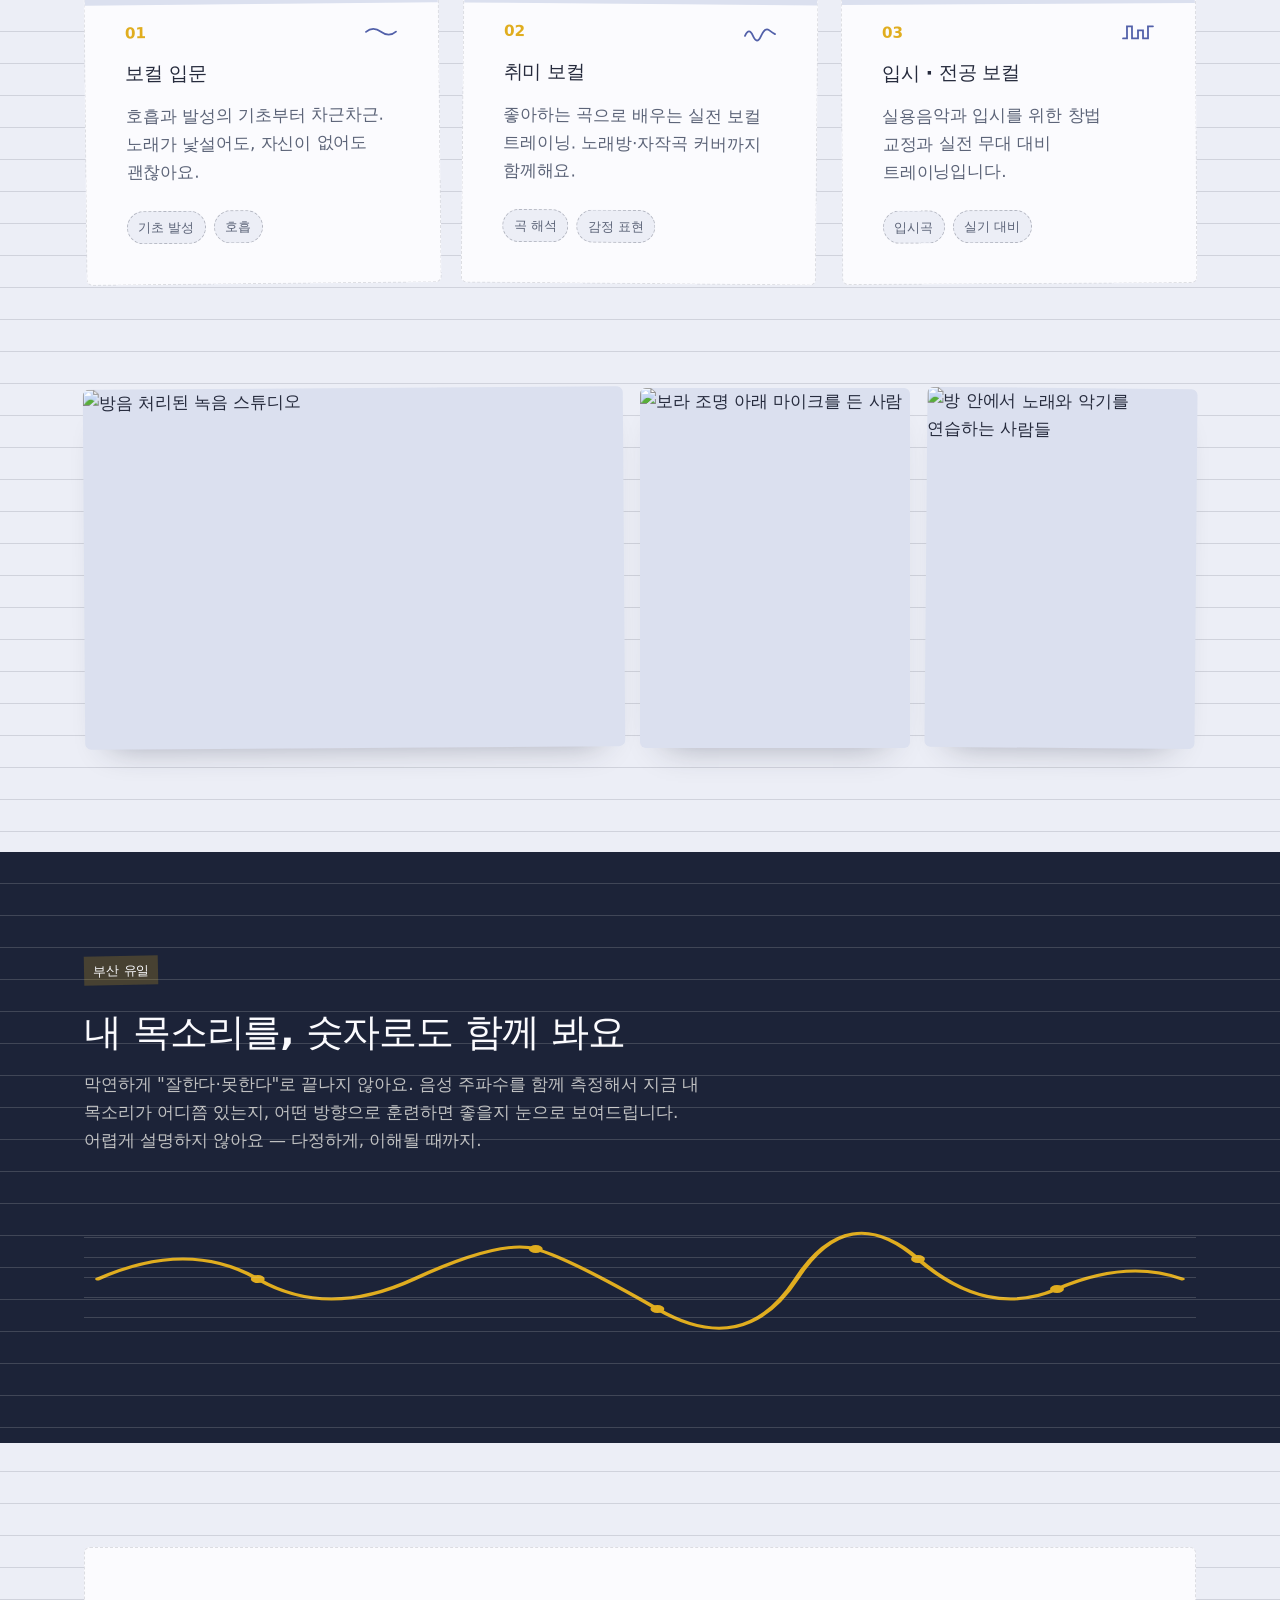
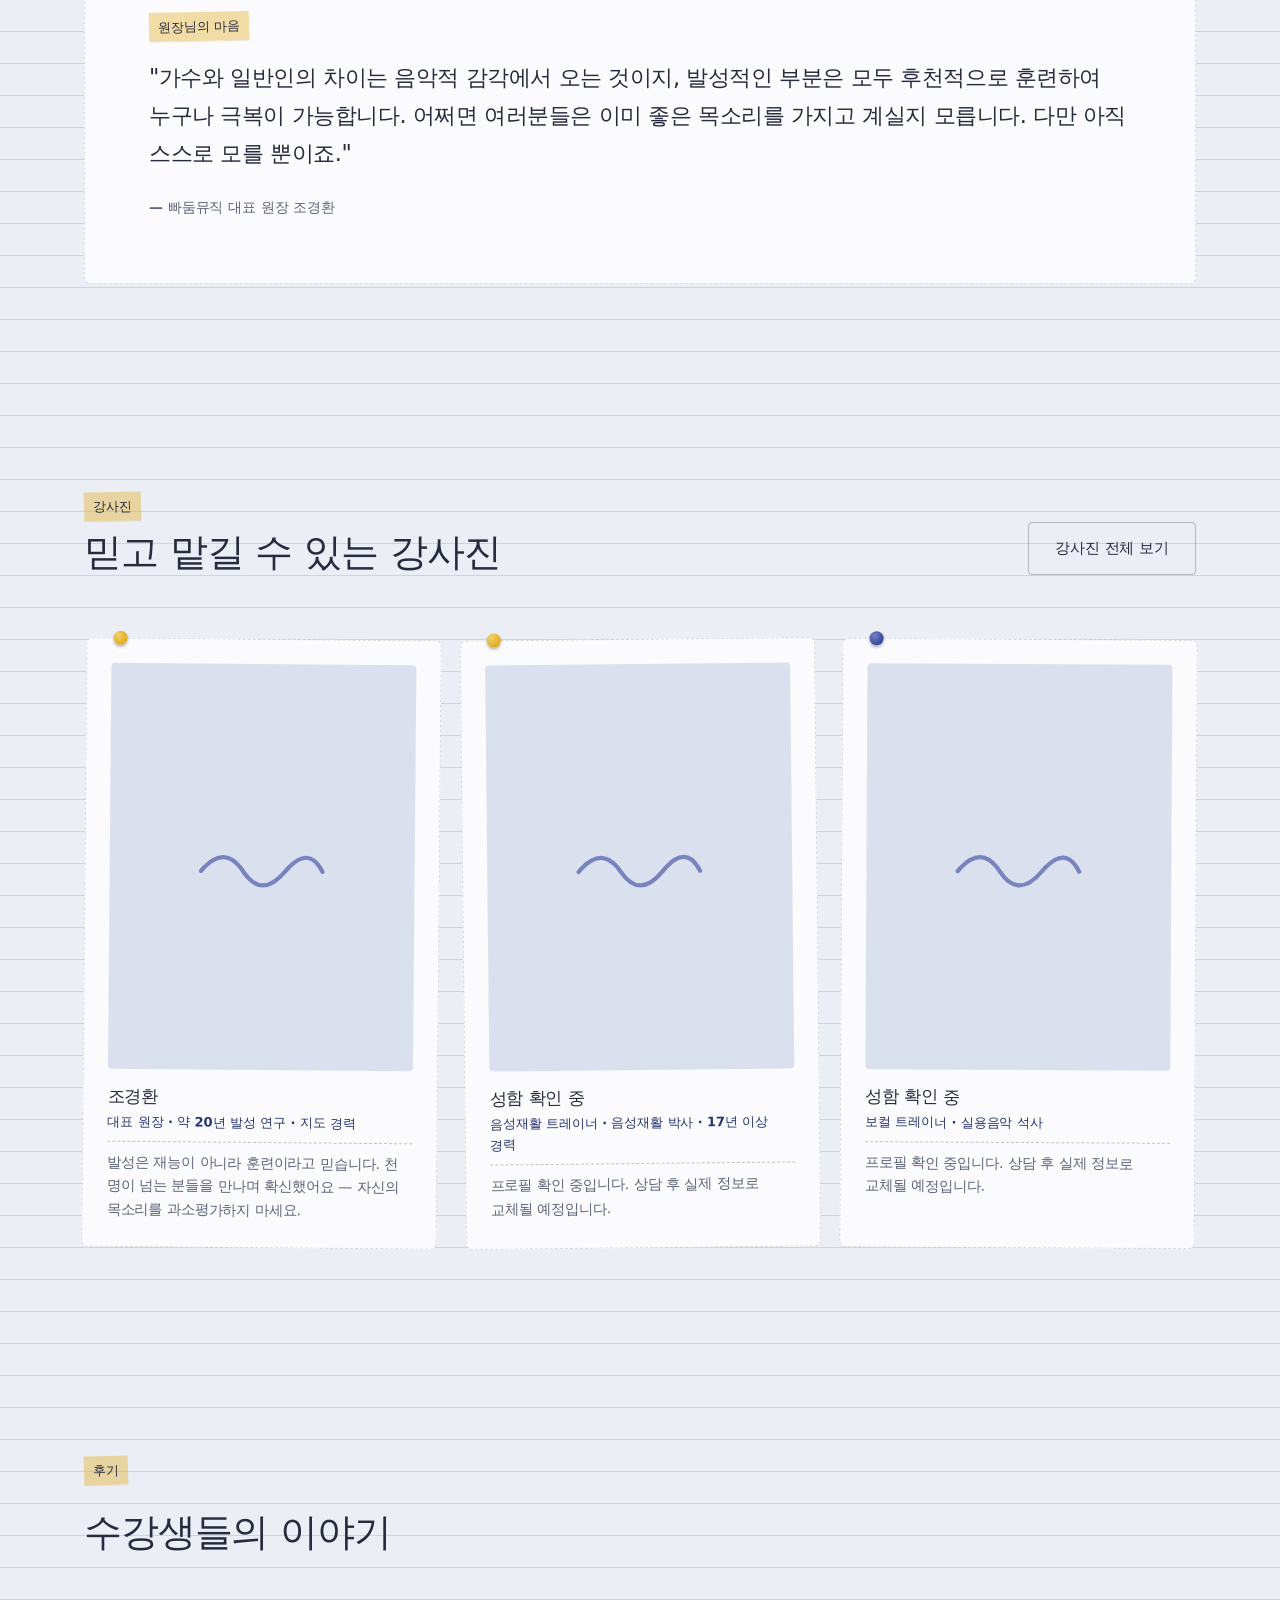
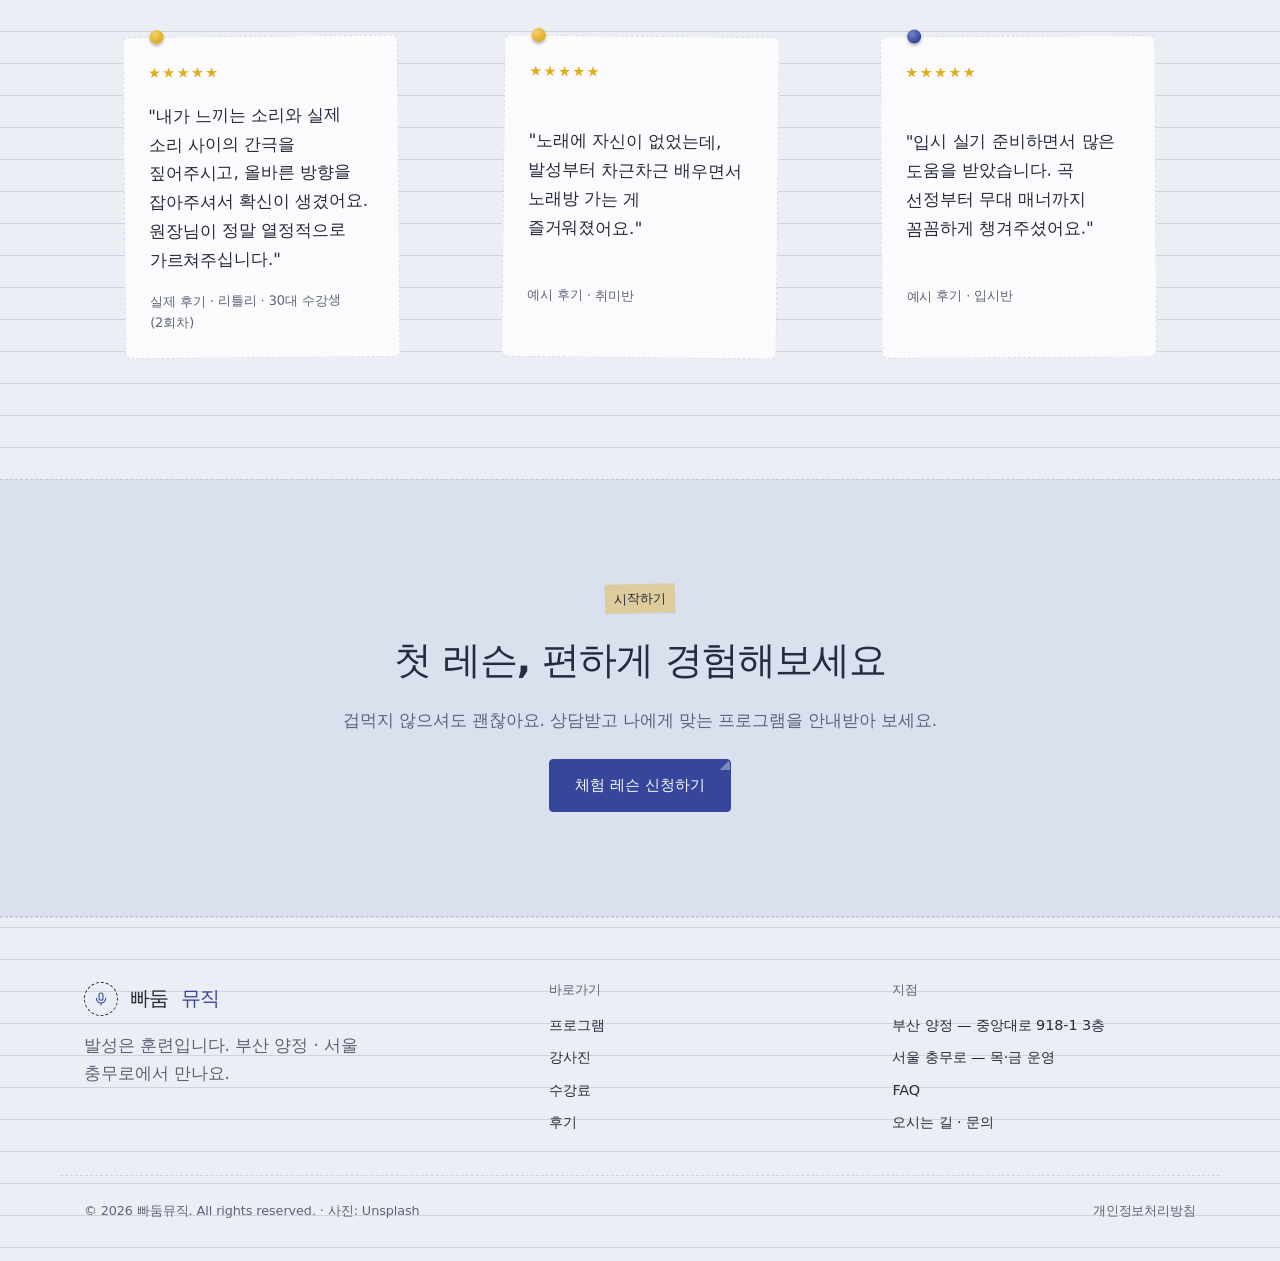
==== commit e1d67a04: "폰트 정리: 세리프·모노 제거, 현대 산세리프 조판 Co-Authored-By: Claude Opus 5.5 <noreply@anthropic.com>  Claude-Session" ====
--- a/index.html
+++ b/index.html
@@ -6,9 +6,8 @@
 <meta name="color-scheme" content="light">
 <title>빠둠뮤직 보컬 트레이닝 센터</title>
 <meta name="description" content="빠둠뮤직 보컬 트레이닝 센터 — 발성은 재능이 아니라 훈련입니다. 부산 유일 음성 주파수 측정과 함께하는 1:1 보컬·음성재활 트레이닝. 부산 양정 · 서울 충무로.">
-<link rel="preconnect" href="https://fonts.googleapis.com">
-<link rel="preconnect" href="https://fonts.gstatic.com" crossorigin>
-<link href="https://fonts.googleapis.com/css2?family=Gowun+Batang:wght@400;700&family=Pretendard&display=swap" rel="stylesheet">
+<link rel="preconnect" href="https://cdn.jsdelivr.net" crossorigin>
+<link rel="stylesheet" href="https://cdn.jsdelivr.net/npm/pretendard@1.3.9/dist/web/variable/pretendardvariable-dynamic-subset.min.css">
 <link rel="stylesheet" href="css/styles.css">
 </head>
 <body>
@@ -94,7 +93,7 @@
   <div class="container">
     <div class="section-head section-head--split" data-reveal>
       <div>
-        <span class="eyebrow">Program</span>
+        <span class="eyebrow">프로그램</span>
         <h2>어떤 목표든, 편하게 시작해요</h2>
       </div>
       <a href="courses.html" class="btn btn--ghost">전체 프로그램</a>
@@ -148,7 +147,7 @@
   <div class="container">
     <div class="section-head section-head--split" data-reveal>
       <div>
-        <span class="eyebrow">Instructors</span>
+        <span class="eyebrow">강사진</span>
         <h2>믿고 맡길 수 있는 강사진</h2>
       </div>
       <a href="instructors.html" class="btn btn--ghost">강사진 전체 보기</a>
@@ -160,7 +159,7 @@
 <section>
   <div class="container">
     <div class="section-head" data-reveal>
-      <span class="eyebrow">Reviews</span>
+      <span class="eyebrow">후기</span>
       <h2>수강생들의 이야기</h2>
     </div>
     <div class="quote-grid" data-render="testimonials" data-source="data/testimonials.json" data-limit="3"></div>
@@ -169,7 +168,7 @@
 
 <section class="cta-band cta-band--warm">
   <div class="container" data-reveal>
-    <span class="eyebrow">Start</span>
+    <span class="eyebrow">시작하기</span>
     <h2>첫 레슨, 편하게 경험해보세요</h2>
     <p>겁먹지 않으셔도 괜찮아요. 상담받고 나에게 맞는 프로그램을 안내받아 보세요.</p>
     <a href="contact.html" class="btn">체험 레슨 신청하기</a>
--- a/css/styles.css
+++ b/css/styles.css
@@ -4,13 +4,6 @@
    카드는 압정으로 꽂은 메모, 섹션 사이는 오선(五線) 구분선.
    (자매 사이트 키훈의 에디토리얼 필름/레드 톤과 겹치지 않도록 전면 재설계)
    ========================================================================== */
-
-@font-face {
-  font-family: "Pretendard";
-  src: url("https://cdn.jsdelivr.net/gh/orioncactus/pretendard@v1.3.9/packages/pretendard/dist/web/variable/woff2/PretendardVariable.woff2") format("woff2-variations");
-  font-weight: 45 920;
-  font-style: normal;
-}
 
 :root {
   /* color tokens — 더스티 블루 페이퍼 + 잉크 남색 + 형광펜 옐로우 */
@@ -36,14 +29,14 @@
   --border: var(--line);
 
   /* type */
-  --font-display: "Gowun Batang", "Noto Serif KR", serif;
-  --font-body: "Pretendard", -apple-system, sans-serif;
+  --font-display: "Pretendard Variable", Pretendard, -apple-system, BlinkMacSystemFont, system-ui, "Apple SD Gothic Neo", "Noto Sans KR", sans-serif;
+  --font-body: var(--font-display);
 
   --step-caption: clamp(0.75rem, 0.72rem + 0.15vw, 0.85rem);
-  --step-body: clamp(1rem, 0.96rem + 0.2vw, 1.125rem);
-  --step-h3: clamp(1.35rem, 1.25rem + 0.5vw, 1.7rem);
-  --step-h2: clamp(1.9rem, 1.6rem + 1.3vw, 2.9rem);
-  --step-h1: clamp(2.5rem, 1.9rem + 2.8vw, 4.4rem);
+  --step-body: clamp(1rem, 0.98rem + 0.1vw, 1.0625rem);
+  --step-h3: clamp(1.2rem, 1.12rem + 0.35vw, 1.45rem);
+  --step-h2: clamp(1.7rem, 1.4rem + 1.2vw, 2.5rem);
+  --step-h1: clamp(2.3rem, 1.7rem + 2.6vw, 3.9rem);
 
   --space-1: 0.5rem;
   --space-2: 1rem;
@@ -834,3 +827,34 @@
   .hero-visual--photo img { aspect-ratio: 16 / 11; }
   .hero-visual--photo .hero-photo-wave { bottom: 6px; }
 }
+
+/* ---- 타이포그래피 정리: Pretendard Variable 한 종, 굵기·자간으로 위계 ---- */
+body { letter-spacing: -0.005em; font-synthesis: none; text-rendering: optimizeLegibility; }
+h1, h2, h3, h4 { font-weight: 700; line-height: 1.22; letter-spacing: -0.025em; }
+h1 { letter-spacing: -0.035em; line-height: 1.18; }
+h2 { letter-spacing: -0.03em; }
+h3 { font-weight: 650; letter-spacing: -0.02em; line-height: 1.3; }
+.hero-lede { font-size: 1.0625rem; line-height: 1.7; }
+.logo { font-size: 1.25rem; letter-spacing: -0.03em; font-weight: 700; }
+.eyebrow { font-size: 0.8125rem; font-weight: 600; letter-spacing: -0.005em; }
+.btn { font-weight: 600; letter-spacing: -0.01em; }
+.nav-links a { letter-spacing: -0.01em; }
+.marquee-track { font-size: 0.8125rem; font-weight: 500; letter-spacing: -0.005em; text-transform: none; }
+.hero-stat .num { font-weight: 700; font-size: 1.75rem; letter-spacing: -0.03em; font-variant-numeric: tabular-nums; }
+.hero-stat .label { font-size: 0.8125rem; font-weight: 500; }
+.course-card .idx { font-weight: 700; font-size: 0.95rem; font-variant-numeric: tabular-nums; letter-spacing: 0; }
+.course-card h3 { font-size: 1.2rem; }
+.tag { font-size: 0.8125rem; font-weight: 500; }
+.person-role { font-size: 0.8125rem; font-weight: 600; }
+.person-note { font-style: normal; }
+.quote-card p { color: var(--text); line-height: 1.7; }
+.quote-card footer { font-size: 0.8125rem; font-weight: 500; }
+.letter-card blockquote { font-weight: 500; font-size: clamp(1.1rem, 1rem + 0.5vw, 1.4rem); line-height: 1.7; letter-spacing: -0.02em; }
+.letter-card footer { font-size: 0.875rem; font-weight: 600; }
+.price-value { font-weight: 700; letter-spacing: -0.03em; font-variant-numeric: tabular-nums; }
+.price-card--popular::after { font-size: 0.75rem; font-weight: 600; }
+.faq-item summary { font-weight: 600; letter-spacing: -0.015em; }
+.faq-item summary::after { font-weight: 400; }
+.footer-grid h4 { font-size: 0.8125rem; font-weight: 600; letter-spacing: 0; }
+.form-row label { font-size: 0.8125rem; font-weight: 600; }
+.rooms-widget-head .live, .room-chip .room-name { font-weight: 600; }
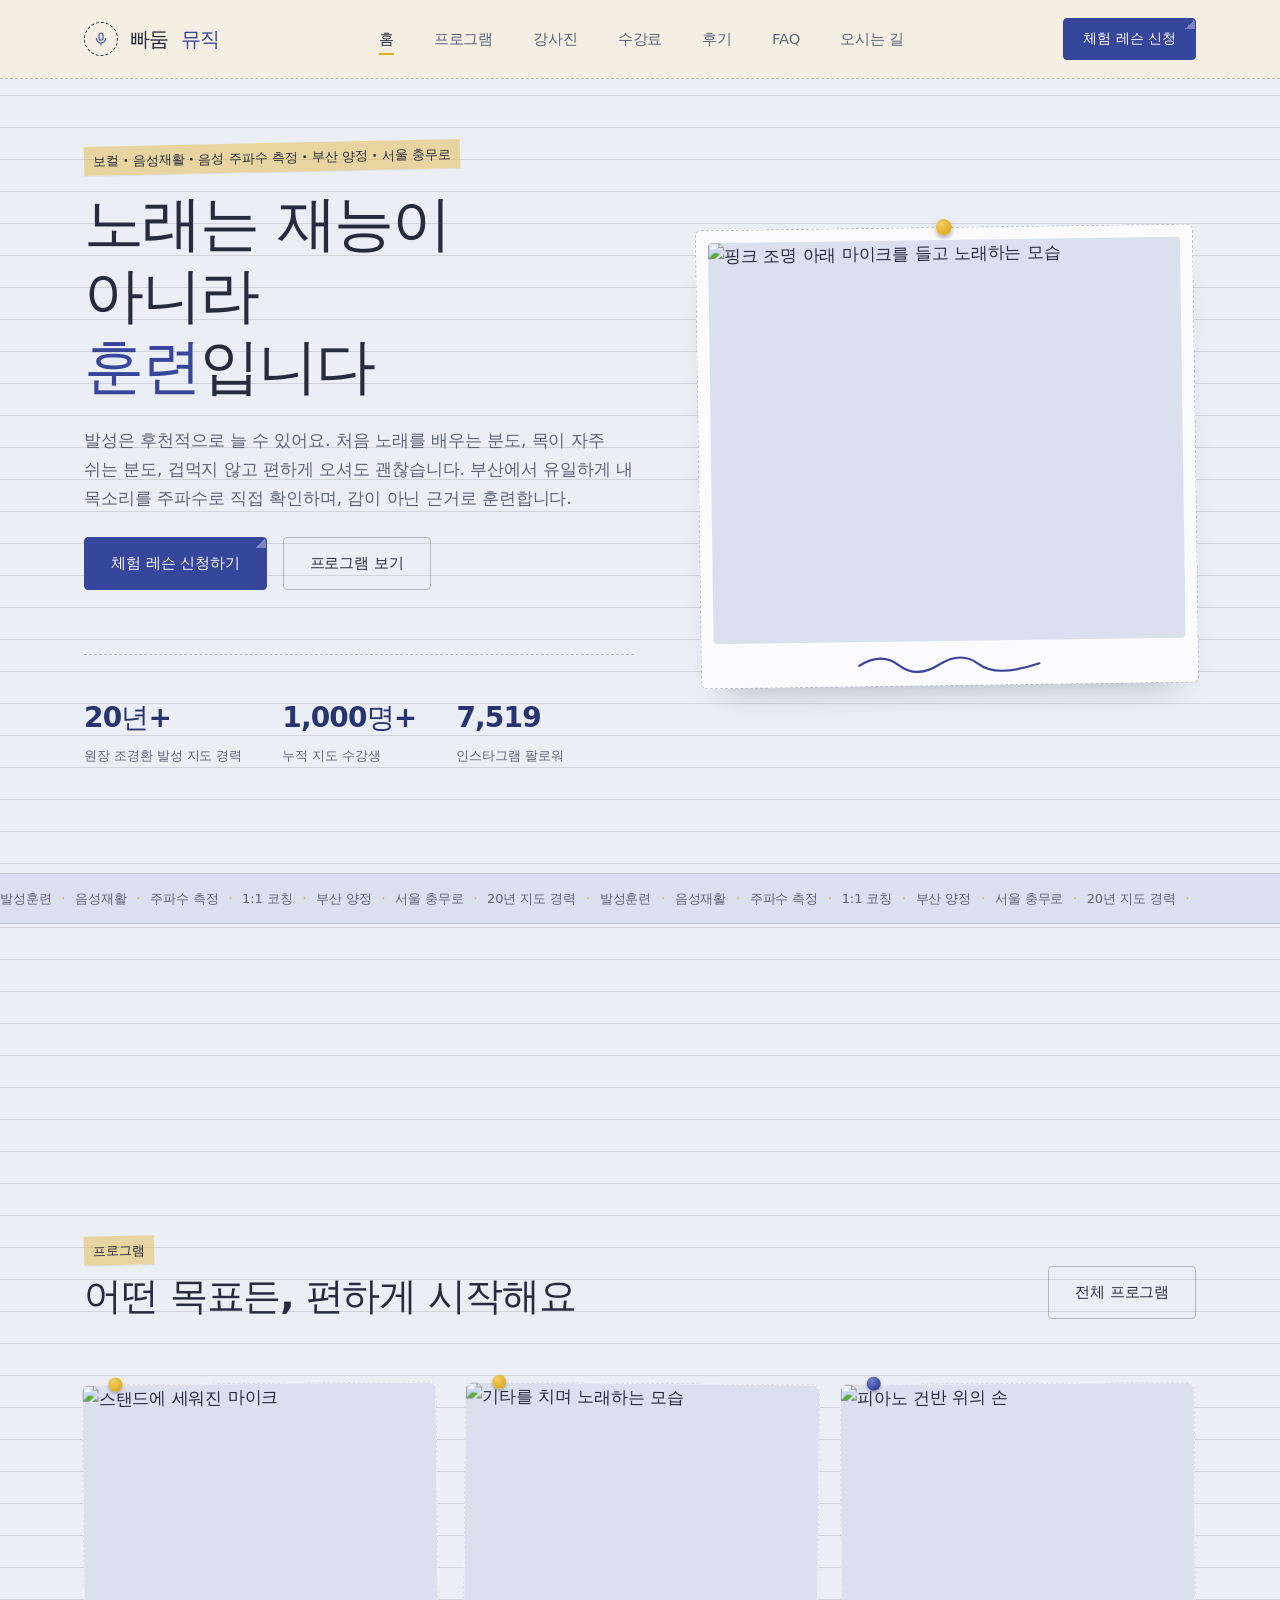
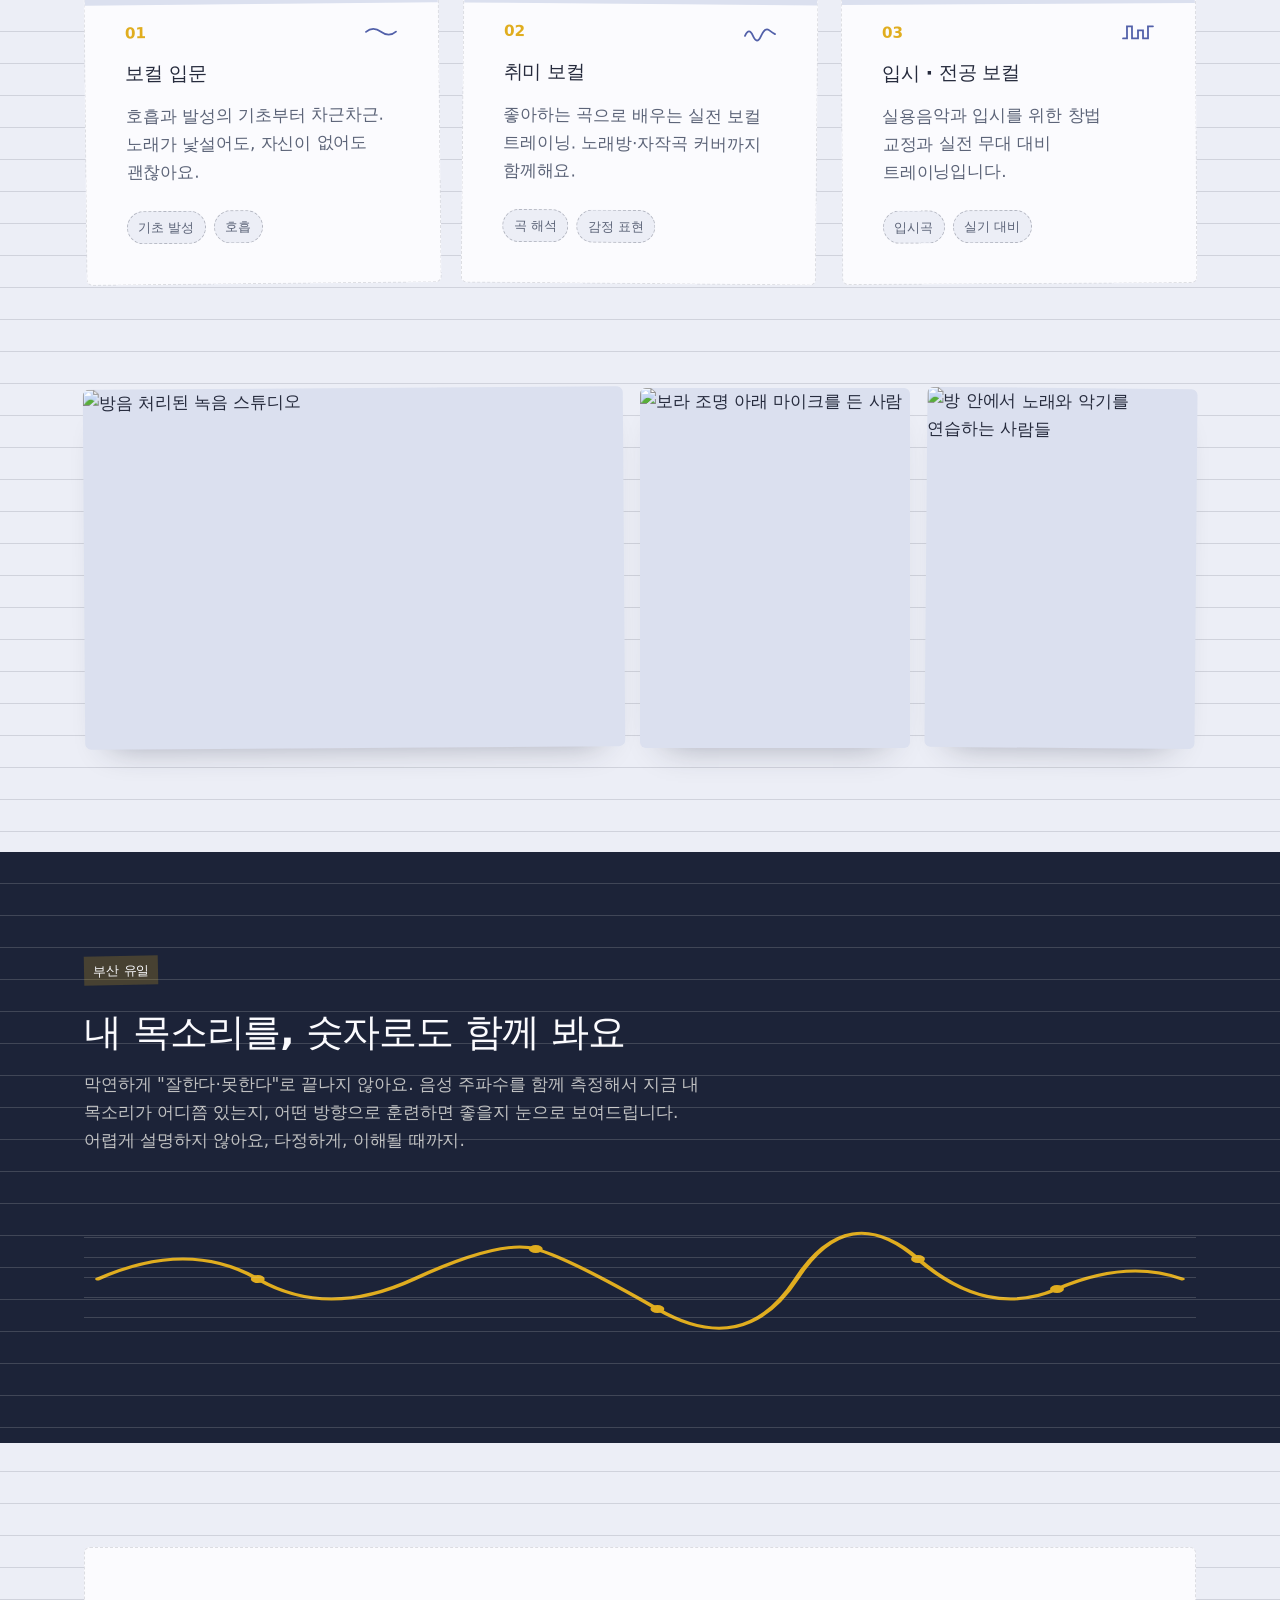
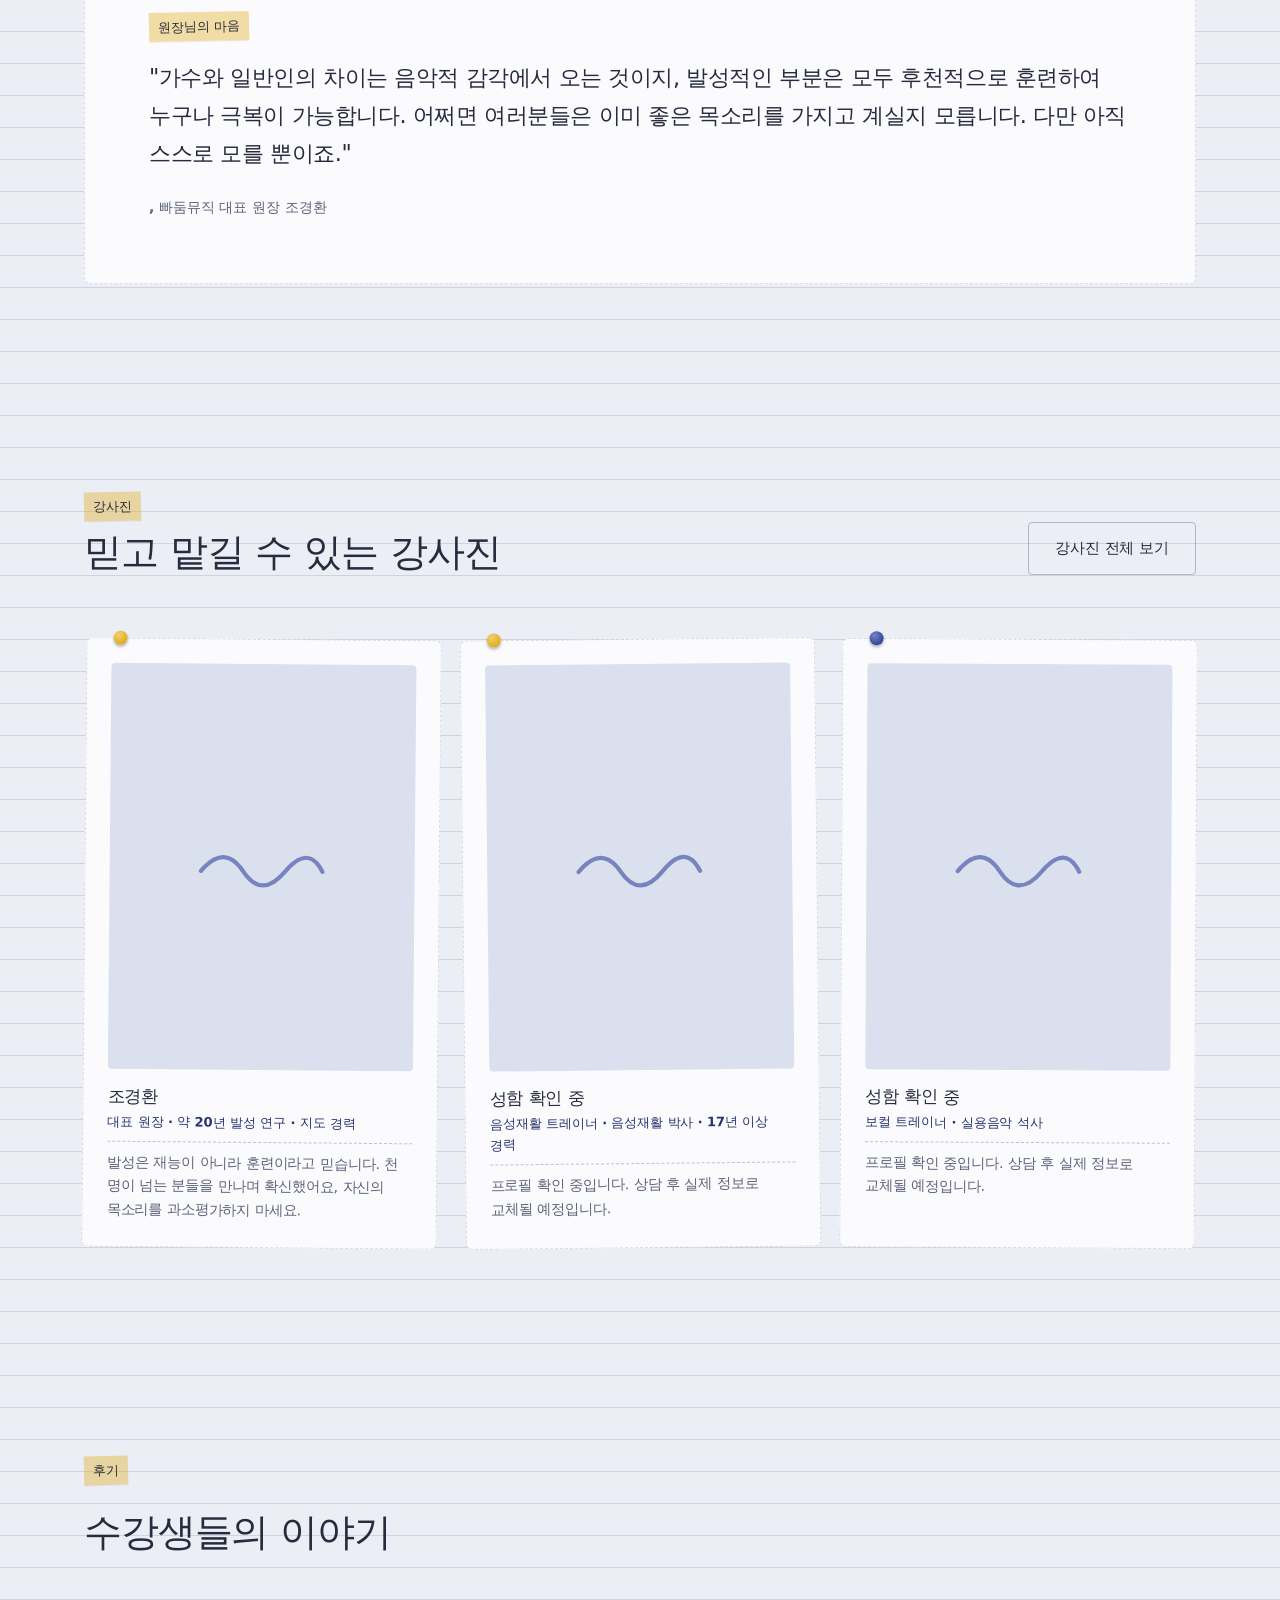
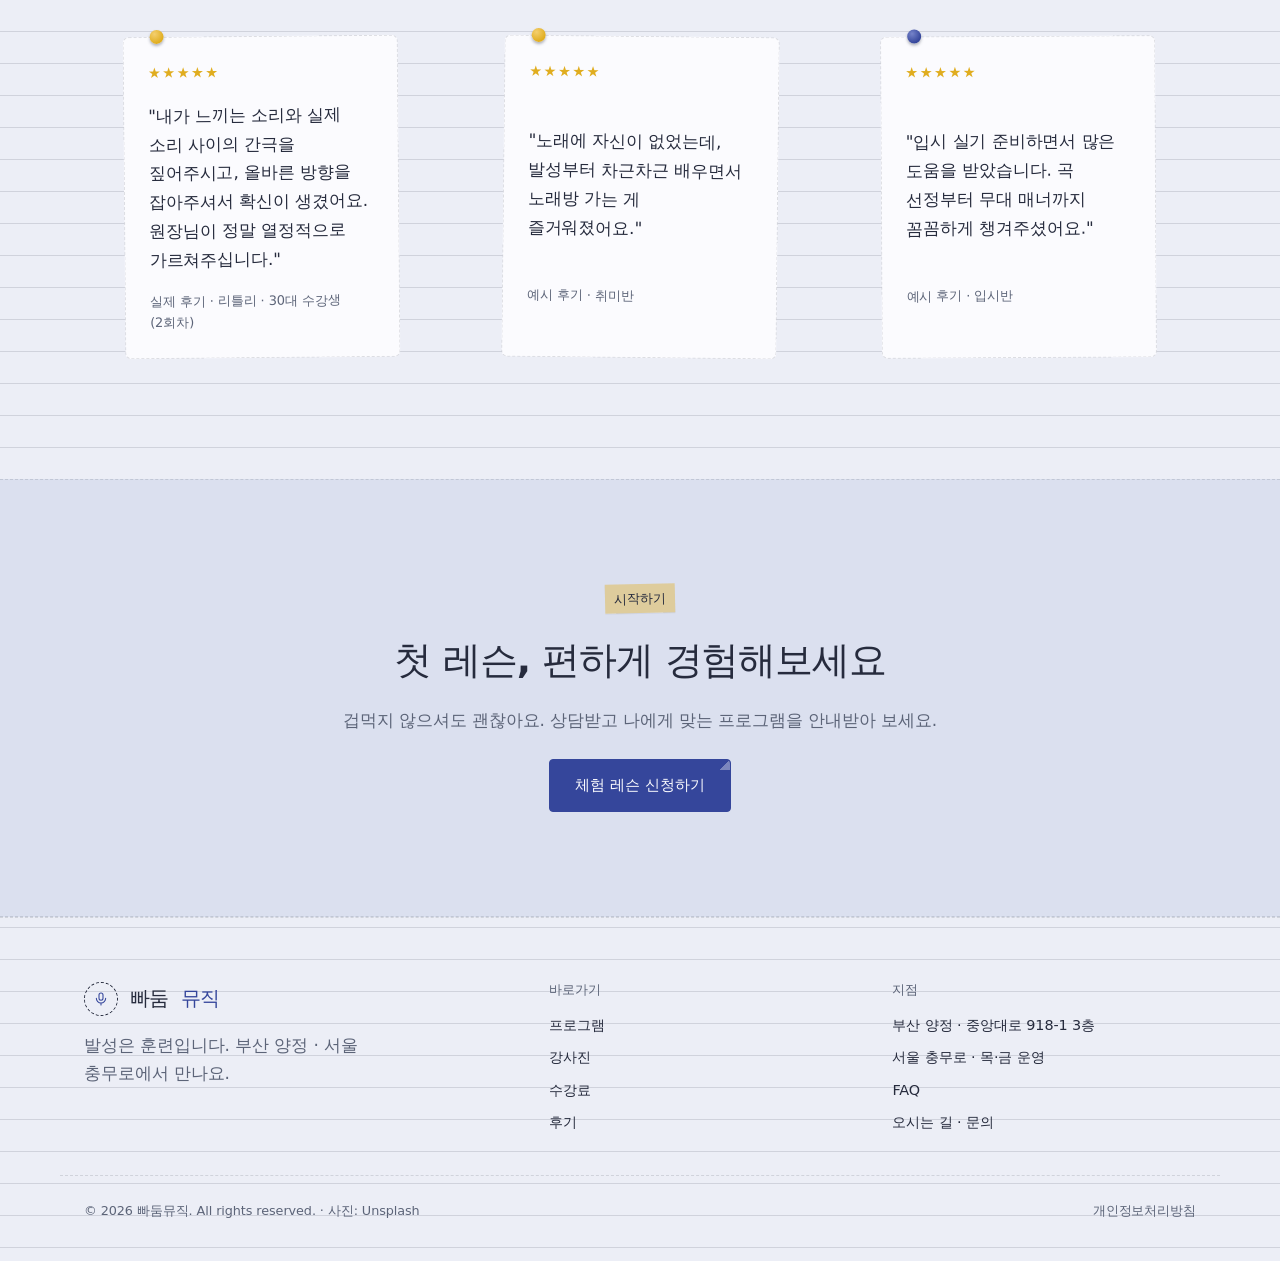
==== commit cdd44d04: "문구: 긴 대시 제거" ====
--- a/index.html
+++ b/index.html
@@ -5,7 +5,7 @@
 <meta name="viewport" content="width=device-width, initial-scale=1.0">
 <meta name="color-scheme" content="light">
 <title>빠둠뮤직 보컬 트레이닝 센터</title>
-<meta name="description" content="빠둠뮤직 보컬 트레이닝 센터 — 발성은 재능이 아니라 훈련입니다. 부산 유일 음성 주파수 측정과 함께하는 1:1 보컬·음성재활 트레이닝. 부산 양정 · 서울 충무로.">
+<meta name="description" content="빠둠뮤직 보컬 트레이닝 센터, 발성은 재능이 아니라 훈련입니다. 부산 유일 음성 주파수 측정과 함께하는 1:1 보컬·음성재활 트레이닝. 부산 양정 · 서울 충무로.">
 <link rel="preconnect" href="https://cdn.jsdelivr.net" crossorigin>
 <link rel="stylesheet" href="https://cdn.jsdelivr.net/npm/pretendard@1.3.9/dist/web/variable/pretendardvariable-dynamic-subset.min.css">
 <link rel="stylesheet" href="css/styles.css">
@@ -35,7 +35,7 @@
 <header class="hero">
   <div class="container hero-grid">
     <div class="hero-copy">
-      <span class="eyebrow">보컬 · 음성재활 · 음성 주파수 측정 — 부산 양정 · 서울 충무로</span>
+      <span class="eyebrow">보컬 · 음성재활 · 음성 주파수 측정 · 부산 양정 · 서울 충무로</span>
       <h1>노래는 재능이 아니라<br><em>훈련</em>입니다</h1>
       <p class="hero-lede">발성은 후천적으로 늘 수 있어요. 처음 노래를 배우는 분도, 목이 자주 쉬는 분도, 겁먹지 않고 편하게 오셔도 괜찮습니다. 부산에서 유일하게 내 목소리를 주파수로 직접 확인하며, 감이 아닌 근거로 훈련합니다.</p>
       <div class="hero-actions">
@@ -117,7 +117,7 @@
     <div class="section-head" data-reveal>
       <span class="eyebrow">부산 유일</span>
       <h2>내 목소리를, 숫자로도 함께 봐요</h2>
-      <p>막연하게 "잘한다·못한다"로 끝나지 않아요. 음성 주파수를 함께 측정해서 지금 내 목소리가 어디쯤 있는지, 어떤 방향으로 훈련하면 좋을지 눈으로 보여드립니다. 어렵게 설명하지 않아요 — 다정하게, 이해될 때까지.</p>
+      <p>막연하게 "잘한다·못한다"로 끝나지 않아요. 음성 주파수를 함께 측정해서 지금 내 목소리가 어디쯤 있는지, 어떤 방향으로 훈련하면 좋을지 눈으로 보여드립니다. 어렵게 설명하지 않아요, 다정하게, 이해될 때까지.</p>
     </div>
     <div class="staff">
       <div class="staff-rules" aria-hidden="true"></div>
@@ -138,7 +138,7 @@
     <div class="letter-card" data-reveal>
       <span class="eyebrow" style="margin-bottom: var(--space-2); display:inline-flex;">원장님의 마음</span>
       <blockquote>"가수와 일반인의 차이는 음악적 감각에서 오는 것이지, 발성적인 부분은 모두 후천적으로 훈련하여 누구나 극복이 가능합니다. 어쩌면 여러분들은 이미 좋은 목소리를 가지고 계실지 모릅니다. 다만 아직 스스로 모를 뿐이죠."</blockquote>
-      <footer>— 빠둠뮤직 대표 원장 조경환</footer>
+      <footer>,  빠둠뮤직 대표 원장 조경환</footer>
     </div>
   </div>
 </section>
@@ -193,8 +193,8 @@
     <div>
       <h4>지점</h4>
       <ul class="footer-links">
-        <li>부산 양정 — 중앙대로 918-1 3층</li>
-        <li>서울 충무로 — 목·금 운영</li>
+        <li>부산 양정 · 중앙대로 918-1 3층</li>
+        <li>서울 충무로 · 목·금 운영</li>
         <li><a href="faq.html">FAQ</a></li>
         <li><a href="contact.html">오시는 길 · 문의</a></li>
       </ul>
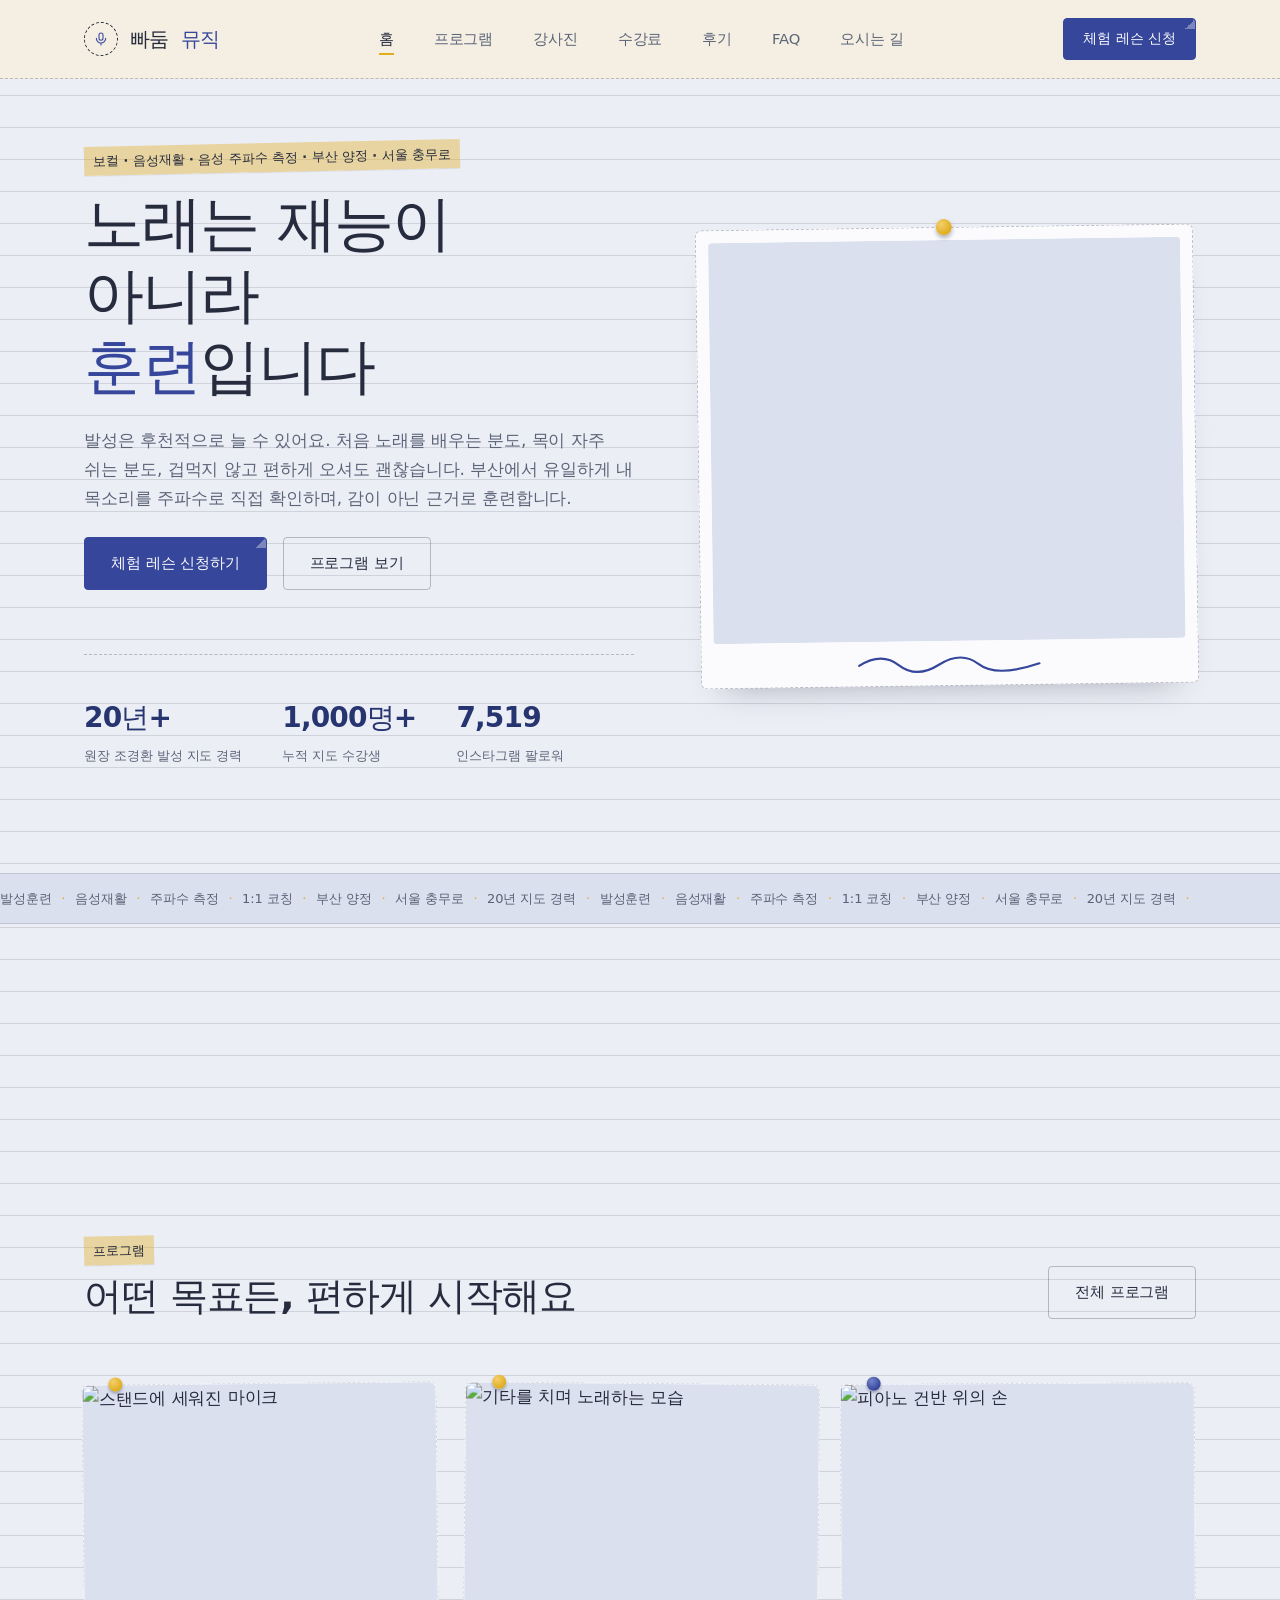
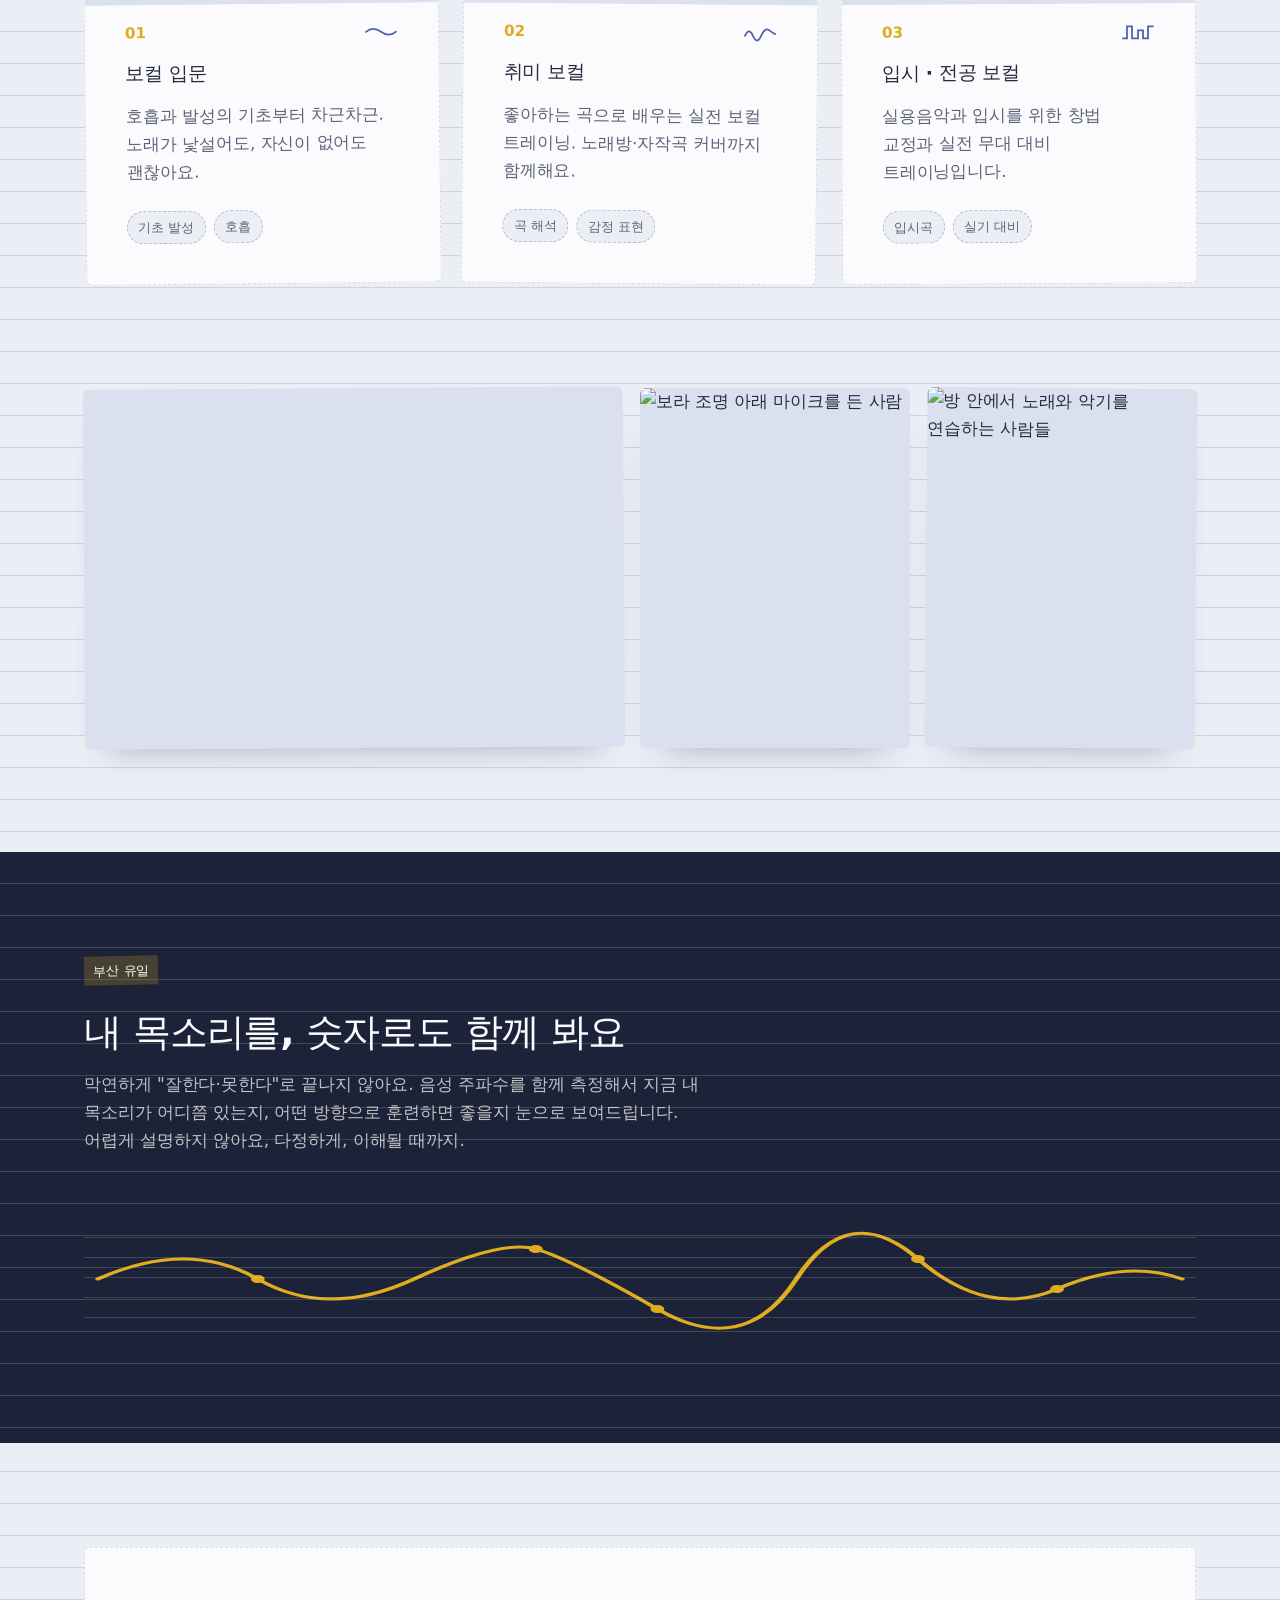
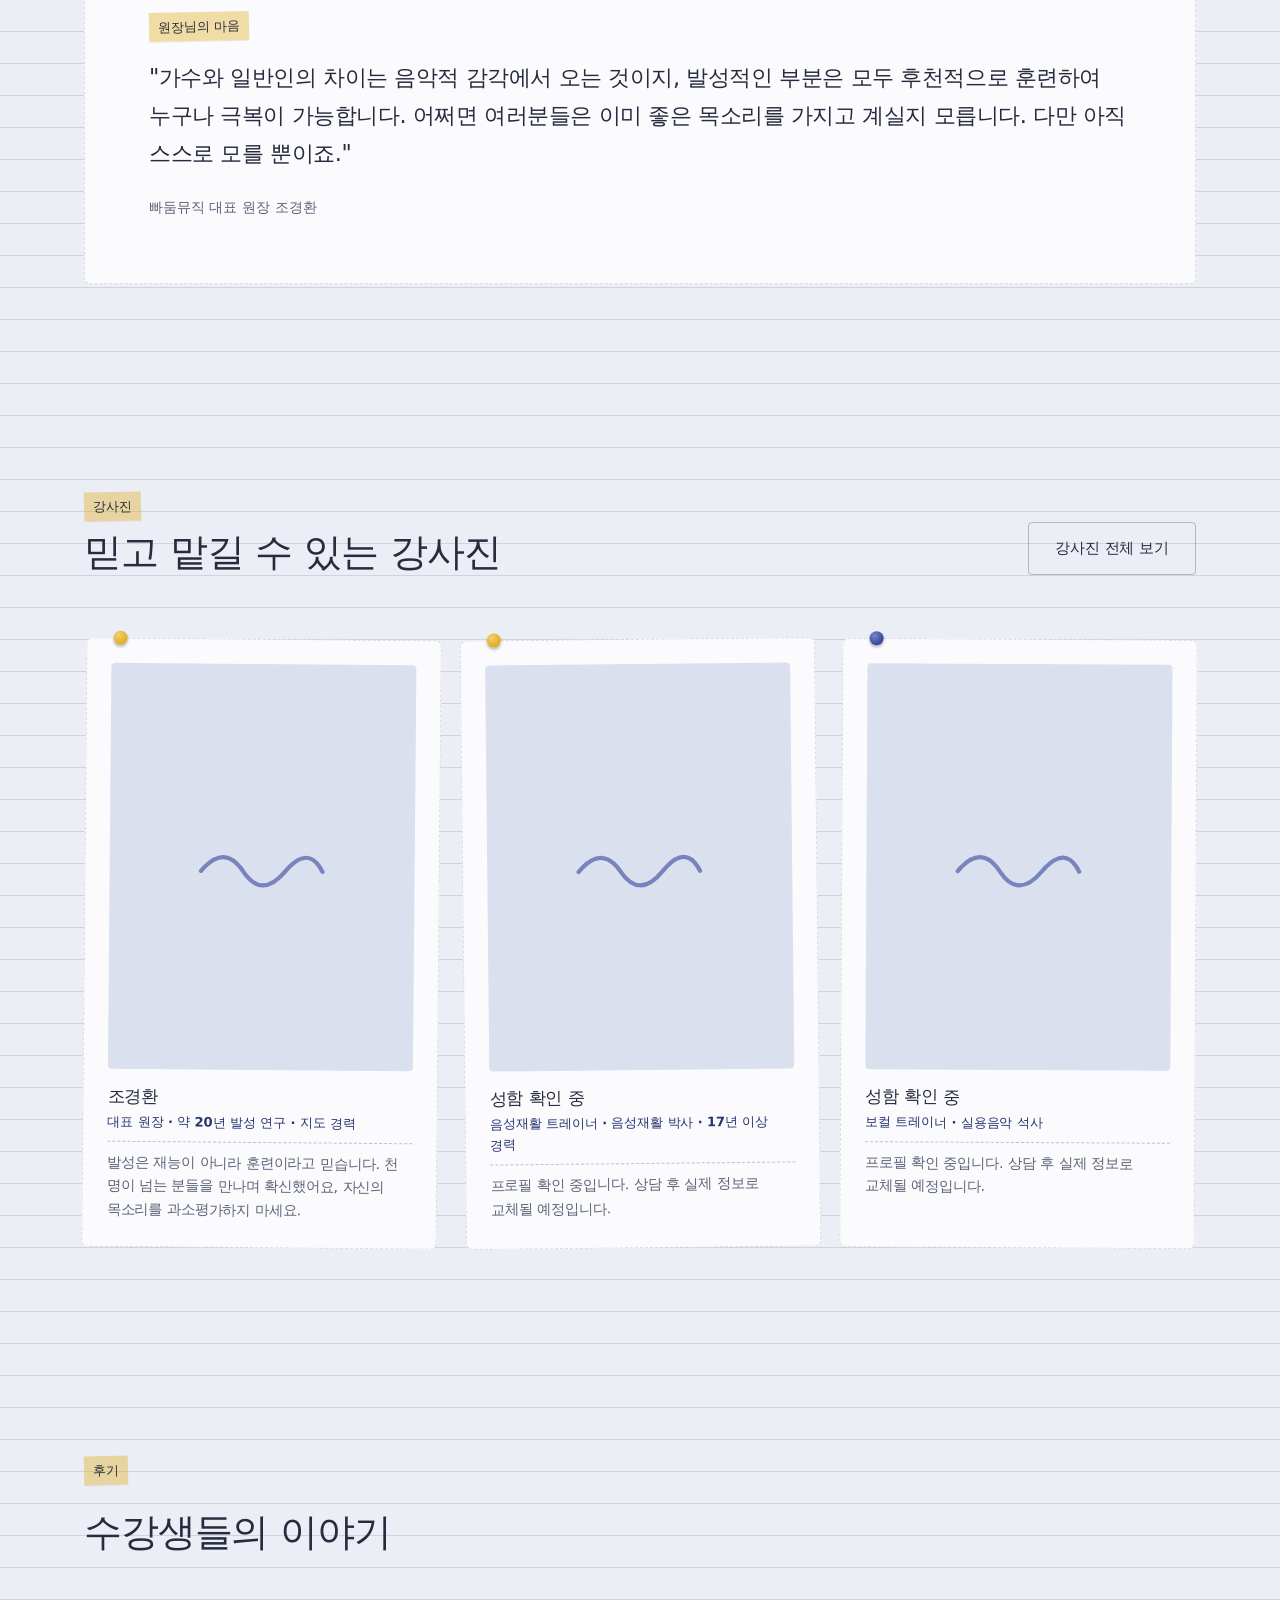
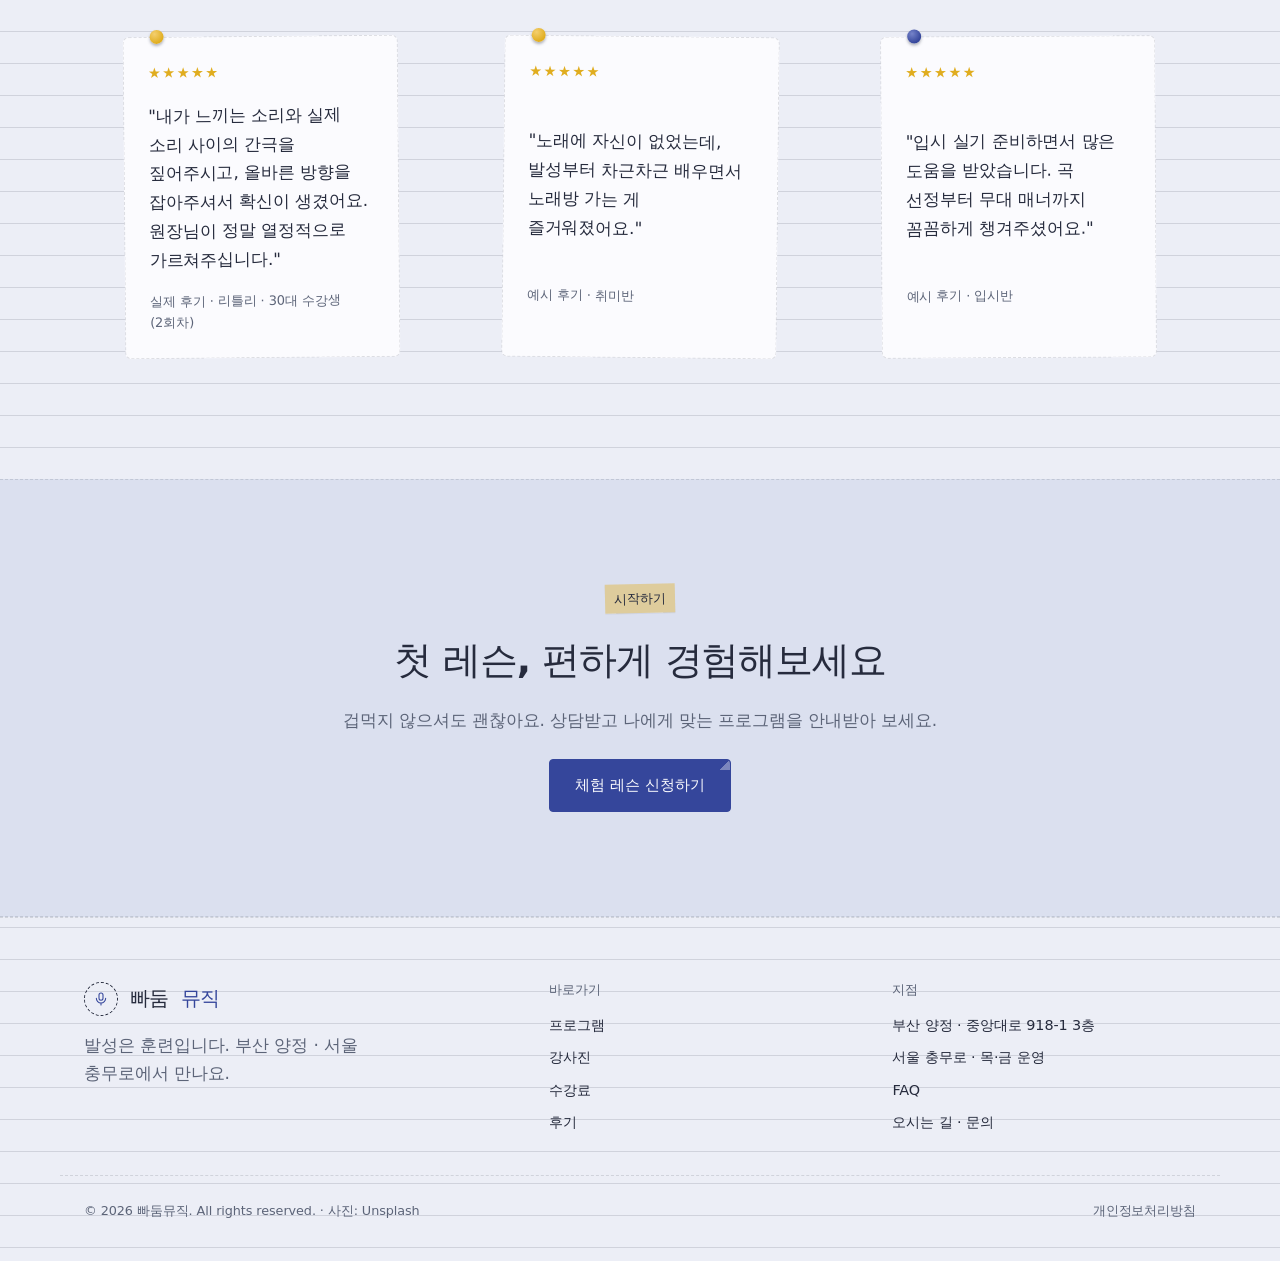
==== commit 0392cc54: "점검: 성능·접근성·SEO·보안 비가시 개선, /api/rooms 500 해소 - /api/rooms: 저장소(Upstash) 미연동이면 500 대신 200 {configured:" ====
--- a/index.html
+++ b/index.html
@@ -6,9 +6,21 @@
 <meta name="color-scheme" content="light">
 <title>빠둠뮤직 보컬 트레이닝 센터</title>
 <meta name="description" content="빠둠뮤직 보컬 트레이닝 센터, 발성은 재능이 아니라 훈련입니다. 부산 유일 음성 주파수 측정과 함께하는 1:1 보컬·음성재활 트레이닝. 부산 양정 · 서울 충무로.">
+<link rel="canonical" href="https://bbadoom-music.vercel.app/">
+<meta property="og:type" content="website">
+<meta property="og:site_name" content="빠둠뮤직 보컬 트레이닝 센터">
+<meta property="og:title" content="빠둠뮤직 보컬 트레이닝 센터">
+<meta property="og:description" content="빠둠뮤직 보컬 트레이닝 센터, 발성은 재능이 아니라 훈련입니다. 부산 유일 음성 주파수 측정과 함께하는 1:1 보컬·음성재활 트레이닝. 부산 양정 · 서울 충무로.">
+<meta property="og:url" content="https://bbadoom-music.vercel.app/">
+<meta property="og:locale" content="ko_KR">
+<meta name="twitter:card" content="summary">
+<link rel="icon" href="favicon.svg" type="image/svg+xml">
+<link rel="preconnect" href="https://images.unsplash.com">
 <link rel="preconnect" href="https://cdn.jsdelivr.net" crossorigin>
-<link rel="stylesheet" href="https://cdn.jsdelivr.net/npm/pretendard@1.3.9/dist/web/variable/pretendardvariable-dynamic-subset.min.css">
+<link rel="preload" as="image" imagesrcset="https://images.unsplash.com/photo-1560297035-0ed84c4175f6?auto=format&fit=crop&q=80&w=480&h=408 480w, https://images.unsplash.com/photo-1560297035-0ed84c4175f6?auto=format&fit=crop&q=80&w=640&h=544 640w, https://images.unsplash.com/photo-1560297035-0ed84c4175f6?auto=format&fit=crop&q=80&w=800&h=680 800w, https://images.unsplash.com/photo-1560297035-0ed84c4175f6?auto=format&fit=crop&q=80&w=1100&h=935 1100w" imagesizes="(max-width: 980px) 92vw, 540px" fetchpriority="high">
+<link rel="stylesheet" href="css/pretendard.css">
 <link rel="stylesheet" href="css/styles.css">
+<script type="application/ld+json">{"@context":"https://schema.org","@type":"MusicSchool","name":"빠둠뮤직 보컬 트레이닝 센터","url":"https://bbadoom-music.vercel.app/","description":"빠둠뮤직 보컬 트레이닝 센터, 발성은 재능이 아니라 훈련입니다. 부산 유일 음성 주파수 측정과 함께하는 1:1 보컬·음성재활 트레이닝. 부산 양정 · 서울 충무로.","telephone":"0507-1434-8291","address":{"@type":"PostalAddress","streetAddress":"중앙대로 918-1 3층","addressLocality":"부산진구","addressRegion":"부산광역시","addressCountry":"KR"},"department":[{"@type":"MusicSchool","name":"빠둠뮤직 서울 충무로 스튜디오","address":{"@type":"PostalAddress","streetAddress":"퇴계로37길 21-1 2층","addressLocality":"중구","addressRegion":"서울특별시","addressCountry":"KR"}}],"sameAs":["https://pf.kakao.com/_ACxjxmxj","https://map.naver.com/p/entry/place/33860417"]}</script>
 </head>
 <body>
 
@@ -49,7 +61,7 @@
       </div>
     </div>
     <figure class="hero-visual hero-visual--photo" data-reveal>
-      <img src="https://images.unsplash.com/photo-1560297035-0ed84c4175f6?auto=format&fit=crop&w=1100&q=80&h=935" srcset="https://images.unsplash.com/photo-1560297035-0ed84c4175f6?auto=format&fit=crop&w=640&q=80&h=544 640w, https://images.unsplash.com/photo-1560297035-0ed84c4175f6?auto=format&fit=crop&w=1100&q=80&h=935 1100w" sizes="(max-width: 980px) 92vw, 540px" width="1100" height="935" alt="핑크 조명 아래 마이크를 들고 노래하는 모습" loading="eager" fetchpriority="high" decoding="async">
+      <img src="https://images.unsplash.com/photo-1560297035-0ed84c4175f6?auto=format&fit=crop&w=1100&q=80&h=935" srcset="https://images.unsplash.com/photo-1560297035-0ed84c4175f6?auto=format&fit=crop&q=80&w=480&h=408 480w, https://images.unsplash.com/photo-1560297035-0ed84c4175f6?auto=format&fit=crop&q=80&w=640&h=544 640w, https://images.unsplash.com/photo-1560297035-0ed84c4175f6?auto=format&fit=crop&q=80&w=800&h=680 800w, https://images.unsplash.com/photo-1560297035-0ed84c4175f6?auto=format&fit=crop&q=80&w=1100&h=935 1100w" sizes="(max-width: 980px) 92vw, 540px" width="1100" height="935" alt="핑크 조명 아래 마이크를 들고 노래하는 모습" loading="eager" fetchpriority="high" decoding="async">
       <svg class="hero-photo-wave" viewBox="0 0 220 30" fill="none" aria-hidden="true"><path class="wave-line" d="M6 18 Q 32 2 52 18 T 98 18 T 144 18 T 214 18"/></svg>
     </figure>
   </div>
@@ -105,9 +117,9 @@
 <section class="photo-mosaic-section" aria-label="레슨 분위기 사진">
   <div class="container">
     <div class="photo-mosaic" data-reveal>
-      <figure class="photo-mosaic-item"><img src="https://images.unsplash.com/photo-1760780567530-389d8a3fba75?auto=format&fit=crop&w=1200&q=80&h=800" width="1200" height="800" alt="방음 처리된 녹음 스튜디오" loading="lazy" decoding="async"></figure>
-      <figure class="photo-mosaic-item"><img src="https://images.unsplash.com/photo-1565145368739-29e5a81be478?auto=format&fit=crop&w=800&q=80&h=800" width="800" height="800" alt="보라 조명 아래 마이크를 든 사람" loading="lazy" decoding="async"></figure>
-      <figure class="photo-mosaic-item"><img src="https://images.unsplash.com/photo-1770096732027-3c8adfcafd55?auto=format&fit=crop&w=800&q=80&h=800" width="800" height="800" alt="방 안에서 노래와 악기를 연습하는 사람들" loading="lazy" decoding="async"></figure>
+      <figure class="photo-mosaic-item"><img src="https://images.unsplash.com/photo-1760780567530-389d8a3fba75?auto=format&fit=crop&w=1200&q=80&h=800" srcset="https://images.unsplash.com/photo-1760780567530-389d8a3fba75?auto=format&fit=crop&w=480&q=80&h=320 480w, https://images.unsplash.com/photo-1760780567530-389d8a3fba75?auto=format&fit=crop&w=800&q=80&h=533 800w, https://images.unsplash.com/photo-1760780567530-389d8a3fba75?auto=format&fit=crop&w=1200&q=80&h=800 1200w" sizes="(max-width: 700px) 92vw, 580px" width="1200" height="800" alt="방음 처리된 녹음 스튜디오" loading="lazy" decoding="async"></figure>
+      <figure class="photo-mosaic-item"><img src="https://images.unsplash.com/photo-1565145368739-29e5a81be478?auto=format&fit=crop&w=800&q=80&h=800" srcset="https://images.unsplash.com/photo-1565145368739-29e5a81be478?auto=format&fit=crop&w=320&q=80&h=320 320w, https://images.unsplash.com/photo-1565145368739-29e5a81be478?auto=format&fit=crop&w=480&q=80&h=480 480w, https://images.unsplash.com/photo-1565145368739-29e5a81be478?auto=format&fit=crop&w=800&q=80&h=800 800w" sizes="(max-width: 700px) 46vw, 290px" width="800" height="800" alt="보라 조명 아래 마이크를 든 사람" loading="lazy" decoding="async"></figure>
+      <figure class="photo-mosaic-item"><img src="https://images.unsplash.com/photo-1770096732027-3c8adfcafd55?auto=format&fit=crop&w=800&q=80&h=800" srcset="https://images.unsplash.com/photo-1770096732027-3c8adfcafd55?auto=format&fit=crop&w=320&q=80&h=320 320w, https://images.unsplash.com/photo-1770096732027-3c8adfcafd55?auto=format&fit=crop&w=480&q=80&h=480 480w, https://images.unsplash.com/photo-1770096732027-3c8adfcafd55?auto=format&fit=crop&w=800&q=80&h=800 800w" sizes="(max-width: 700px) 46vw, 290px" width="800" height="800" alt="방 안에서 노래와 악기를 연습하는 사람들" loading="lazy" decoding="async"></figure>
     </div>
   </div>
 </section>
@@ -138,7 +150,7 @@
     <div class="letter-card" data-reveal>
       <span class="eyebrow" style="margin-bottom: var(--space-2); display:inline-flex;">원장님의 마음</span>
       <blockquote>"가수와 일반인의 차이는 음악적 감각에서 오는 것이지, 발성적인 부분은 모두 후천적으로 훈련하여 누구나 극복이 가능합니다. 어쩌면 여러분들은 이미 좋은 목소리를 가지고 계실지 모릅니다. 다만 아직 스스로 모를 뿐이죠."</blockquote>
-      <footer>,  빠둠뮤직 대표 원장 조경환</footer>
+      <footer>빠둠뮤직 대표 원장 조경환</footer>
     </div>
   </div>
 </section>
@@ -182,7 +194,7 @@
       <p style="margin-top: 1rem; max-width: 32ch;">발성은 훈련입니다. 부산 양정 · 서울 충무로에서 만나요.</p>
     </div>
     <div>
-      <h4>바로가기</h4>
+      <h2 class="footer-title">바로가기</h2>
       <ul class="footer-links">
         <li><a href="courses.html">프로그램</a></li>
         <li><a href="instructors.html">강사진</a></li>
@@ -191,7 +203,7 @@
       </ul>
     </div>
     <div>
-      <h4>지점</h4>
+      <h2 class="footer-title">지점</h2>
       <ul class="footer-links">
         <li>부산 양정 · 중앙대로 918-1 3층</li>
         <li>서울 충무로 · 목·금 운영</li>
@@ -206,13 +218,13 @@
   </div>
 </footer>
 
-<script src="https://unpkg.com/lenis@1.1.18/dist/lenis.min.js"></script>
-<script src="https://cdnjs.cloudflare.com/ajax/libs/gsap/3.12.5/gsap.min.js"></script>
-<script src="https://cdnjs.cloudflare.com/ajax/libs/gsap/3.12.5/ScrollTrigger.min.js"></script>
-<script src="js/waveform.js"></script>
-<script src="js/render.js"></script>
-<script src="js/rooms.js"></script>
-<script src="js/motion.js"></script>
-<script src="js/main.js"></script>
+<script defer src="https://unpkg.com/lenis@1.1.18/dist/lenis.min.js"></script>
+<script defer src="https://cdnjs.cloudflare.com/ajax/libs/gsap/3.12.5/gsap.min.js"></script>
+<script defer src="https://cdnjs.cloudflare.com/ajax/libs/gsap/3.12.5/ScrollTrigger.min.js"></script>
+<script defer src="js/waveform.js"></script>
+<script defer src="js/render.js"></script>
+<script defer src="js/rooms.js"></script>
+<script defer src="js/motion.js"></script>
+<script defer src="js/main.js"></script>
 </body>
 </html>
--- a/css/pretendard.css
+++ b/css/pretendard.css
@@ -0,0 +1,2 @@
+/* Pretendard Variable 1.3.9 dynamic subset (SIL OFL 1.1, github.com/orioncactus/pretendard). 원본 jsDelivr CSS를 같은 출처로 옮기고 폰트 파일 경로만 절대 경로로 바꿈 */
+@font-face{font-family:'Pretendard Variable';font-style:normal;font-display:swap;font-weight:45 920;src:url(https://cdn.jsdelivr.net/npm/pretendard@1.3.9/dist/web/variable/woff2-dynamic-subset/PretendardVariable.subset.0.woff2) format('woff2-variations');unicode-range:U+f9ca-fa0b,U+ff03-ff05,U+ff07,U+ff0a-ff0b,U+ff0d-ff19,U+ff1b,U+ff1d,U+ff20-ff5b,U+ff5d,U+ffe0-ffe3,U+ffe5-ffe6}@font-face{font-family:'Pretendard Variable';font-style:normal;font-display:swap;font-weight:45 920;src:url(https://cdn.jsdelivr.net/npm/pretendard@1.3.9/dist/web/variable/woff2-dynamic-subset/PretendardVariable.subset.1.woff2) format('woff2-variations');unicode-range:U+d723-d728,U+d72a-d733,U+d735-d748,U+d74a-d74f,U+d752-d753,U+d755-d757,U+d75a-d75f,U+d762-d764,U+d766-d768,U+d76a-d76b,U+d76d-d76f,U+d771-d787,U+d789-d78b,U+d78d-d78f,U+d791-d797,U+d79a,U+d79c,U+d79e-d7a3,U+f900-f909,U+f90b-f92e}@font-face{font-family:'Pretendard Variable';font-style:normal;font-display:swap;font-weight:45 920;src:url(https://cdn.jsdelivr.net/npm/pretendard@1.3.9/dist/web/variable/woff2-dynamic-subset/PretendardVariable.subset.2.woff2) format('woff2-variations');unicode-range:U+d679-d68b,U+d68e-d69e,U+d6a0,U+d6a2-d6a7,U+d6a9-d6c3,U+d6c6-d6c7,U+d6c9-d6cb,U+d6cd-d6d3,U+d6d5-d6d6,U+d6d8-d6e3,U+d6e5-d6e7,U+d6e9-d6fb,U+d6fd-d717,U+d719-d71f,U+d721-d722}@font-face{font-family:'Pretendard Variable';font-style:normal;font-display:swap;font-weight:45 920;src:url(https://cdn.jsdelivr.net/npm/pretendard@1.3.9/dist/web/variable/woff2-dynamic-subset/PretendardVariable.subset.3.woff2) format('woff2-variations');unicode-range:U+d5bc-d5c7,U+d5ca-d5cb,U+d5cd-d5cf,U+d5d1-d5d7,U+d5d9-d5da,U+d5dc,U+d5de-d5e3,U+d5e6-d5e7,U+d5e9-d5eb,U+d5ed-d5f6,U+d5f8,U+d5fa-d5ff,U+d602-d603,U+d605-d607,U+d609-d60f,U+d612-d613,U+d616-d61b,U+d61d-d637,U+d63a-d63b,U+d63d-d63f,U+d641-d647,U+d64a-d64c,U+d64e-d653,U+d656-d657,U+d659-d65b,U+d65d-d666,U+d668,U+d66a-d678}@font-face{font-family:'Pretendard Variable';font-style:normal;font-display:swap;font-weight:45 920;src:url(https://cdn.jsdelivr.net/npm/pretendard@1.3.9/dist/web/variable/woff2-dynamic-subset/PretendardVariable.subset.4.woff2) format('woff2-variations');unicode-range:U+d507,U+d509-d50b,U+d50d-d513,U+d515-d53b,U+d53e-d53f,U+d541-d543,U+d545-d54c,U+d54e,U+d550,U+d552-d557,U+d55a-d55b,U+d55d-d55f,U+d561-d564,U+d566-d567,U+d56a,U+d56c,U+d56e-d573,U+d576-d577,U+d579-d583,U+d585-d586,U+d58a-d5a4,U+d5a6-d5bb}@font-face{font-family:'Pretendard Variable';font-style:normal;font-display:swap;font-weight:45 920;src:url(https://cdn.jsdelivr.net/npm/pretendard@1.3.9/dist/web/variable/woff2-dynamic-subset/PretendardVariable.subset.5.woff2) format('woff2-variations');unicode-range:U+d464-d477,U+d47a-d47b,U+d47d-d47f,U+d481-d487,U+d489-d48a,U+d48c,U+d48e-d4e7,U+d4e9-d503,U+d505-d506}@font-face{font-family:'Pretendard Variable';font-style:normal;font-display:swap;font-weight:45 920;src:url(https://cdn.jsdelivr.net/npm/pretendard@1.3.9/dist/web/variable/woff2-dynamic-subset/PretendardVariable.subset.6.woff2) format('woff2-variations');unicode-range:U+d3bf-d3c7,U+d3ca-d3cf,U+d3d1-d3eb,U+d3ee-d3ef,U+d3f1-d3f3,U+d3f5-d3fb,U+d3fd-d400,U+d402-d45b,U+d45d-d463}@font-face{font-family:'Pretendard Variable';font-style:normal;font-display:swap;font-weight:45 920;src:url(https://cdn.jsdelivr.net/npm/pretendard@1.3.9/dist/web/variable/woff2-dynamic-subset/PretendardVariable.subset.7.woff2) format('woff2-variations');unicode-range:U+d2ff,U+d302-d304,U+d306-d30b,U+d30f,U+d311-d313,U+d315-d31b,U+d31e,U+d322-d324,U+d326-d327,U+d32a-d32b,U+d32d-d32f,U+d331-d337,U+d339-d33c,U+d33e-d37b,U+d37e-d37f,U+d381-d383,U+d385-d38b,U+d38e-d390,U+d392-d397,U+d39a-d39b,U+d39d-d39f,U+d3a1-d3a7,U+d3a9-d3aa,U+d3ac,U+d3ae-d3b3,U+d3b5-d3b7,U+d3b9-d3bb,U+d3bd-d3be}@font-face{font-family:'Pretendard Variable';font-style:normal;font-display:swap;font-weight:45 920;src:url(https://cdn.jsdelivr.net/npm/pretendard@1.3.9/dist/web/variable/woff2-dynamic-subset/PretendardVariable.subset.8.woff2) format('woff2-variations');unicode-range:U+d257-d27f,U+d281-d29b,U+d29d-d29f,U+d2a1-d2ab,U+d2ad-d2b7,U+d2ba-d2bb,U+d2bd-d2bf,U+d2c1-d2c7,U+d2c9-d2ef,U+d2f2-d2f3,U+d2f5-d2f7,U+d2f9-d2fe}@font-face{font-family:'Pretendard Variable';font-style:normal;font-display:swap;font-weight:45 920;src:url(https://cdn.jsdelivr.net/npm/pretendard@1.3.9/dist/web/variable/woff2-dynamic-subset/PretendardVariable.subset.9.woff2) format('woff2-variations');unicode-range:U+d1b4,U+d1b6-d1f3,U+d1f5-d22b,U+d22e-d22f,U+d231-d233,U+d235-d23b,U+d23d-d240,U+d242-d256}@font-face{font-family:'Pretendard Variable';font-style:normal;font-display:swap;font-weight:45 920;src:url(https://cdn.jsdelivr.net/npm/pretendard@1.3.9/dist/web/variable/woff2-dynamic-subset/PretendardVariable.subset.10.woff2) format('woff2-variations');unicode-range:U+d105-d12f,U+d132-d133,U+d135-d137,U+d139-d13f,U+d141-d142,U+d144,U+d146-d14b,U+d14e-d14f,U+d151-d153,U+d155-d15b,U+d15e-d187,U+d189-d19f,U+d1a2-d1a3,U+d1a5-d1a7,U+d1a9-d1af,U+d1b2-d1b3}@font-face{font-family:'Pretendard Variable';font-style:normal;font-display:swap;font-weight:45 920;src:url(https://cdn.jsdelivr.net/npm/pretendard@1.3.9/dist/web/variable/woff2-dynamic-subset/PretendardVariable.subset.11.woff2) format('woff2-variations');unicode-range:U+d04b-d04f,U+d051-d057,U+d059-d06b,U+d06d-d06f,U+d071-d073,U+d075-d07b,U+d07e-d0a3,U+d0a6-d0a7,U+d0a9-d0ab,U+d0ad-d0b3,U+d0b6,U+d0b8,U+d0ba-d0bf,U+d0c2-d0c3,U+d0c5-d0c7,U+d0c9-d0cf,U+d0d2,U+d0d6-d0db,U+d0de-d0df,U+d0e1-d0e3,U+d0e5-d0eb,U+d0ee-d0f0,U+d0f2-d104}@font-face{font-family:'Pretendard Variable';font-style:normal;font-display:swap;font-weight:45 920;src:url(https://cdn.jsdelivr.net/npm/pretendard@1.3.9/dist/web/variable/woff2-dynamic-subset/PretendardVariable.subset.12.woff2) format('woff2-variations');unicode-range:U+cfa2-cfc3,U+cfc5-cfdf,U+cfe2-cfe3,U+cfe5-cfe7,U+cfe9-cff4,U+cff6-cffb,U+cffd-cfff,U+d001-d003,U+d005-d017,U+d019-d033,U+d036-d037,U+d039-d03b,U+d03d-d04a}@font-face{font-family:'Pretendard Variable';font-style:normal;font-display:swap;font-weight:45 920;src:url(https://cdn.jsdelivr.net/npm/pretendard@1.3.9/dist/web/variable/woff2-dynamic-subset/PretendardVariable.subset.13.woff2) format('woff2-variations');unicode-range:U+cef0-cef3,U+cef6,U+cef9-ceff,U+cf01-cf03,U+cf05-cf07,U+cf09-cf0f,U+cf11-cf12,U+cf14-cf1b,U+cf1d-cf1f,U+cf21-cf2f,U+cf31-cf53,U+cf56-cf57,U+cf59-cf5b,U+cf5d-cf63,U+cf66,U+cf68,U+cf6a-cf6f,U+cf71-cf84,U+cf86-cf8b,U+cf8d-cfa1}@font-face{font-family:'Pretendard Variable';font-style:normal;font-display:swap;font-weight:45 920;src:url(https://cdn.jsdelivr.net/npm/pretendard@1.3.9/dist/web/variable/woff2-dynamic-subset/PretendardVariable.subset.14.woff2) format('woff2-variations');unicode-range:U+ce3c-ce57,U+ce5a-ce5b,U+ce5d-ce5f,U+ce61-ce67,U+ce6a,U+ce6c,U+ce6e-ce73,U+ce76-ce77,U+ce79-ce7b,U+ce7d-ce83,U+ce85-ce88,U+ce8a-ce8f,U+ce91-ce93,U+ce95-ce97,U+ce99-ce9f,U+cea2,U+cea4-ceab,U+cead-cee3,U+cee6-cee7,U+cee9-ceeb,U+ceed-ceef}@font-face{font-family:'Pretendard Variable';font-style:normal;font-display:swap;font-weight:45 920;src:url(https://cdn.jsdelivr.net/npm/pretendard@1.3.9/dist/web/variable/woff2-dynamic-subset/PretendardVariable.subset.15.woff2) format('woff2-variations');unicode-range:U+cd92-cd93,U+cd96-cd97,U+cd99-cd9b,U+cd9d-cda3,U+cda6-cda8,U+cdaa-cdaf,U+cdb1-cdc3,U+cdc5-cdcb,U+cdcd-cde7,U+cde9-ce03,U+ce05-ce1f,U+ce22-ce34,U+ce36-ce3b}@font-face{font-family:'Pretendard Variable';font-style:normal;font-display:swap;font-weight:45 920;src:url(https://cdn.jsdelivr.net/npm/pretendard@1.3.9/dist/web/variable/woff2-dynamic-subset/PretendardVariable.subset.16.woff2) format('woff2-variations');unicode-range:U+ccef-cd07,U+cd0a-cd0b,U+cd0d-cd1a,U+cd1c,U+cd1e-cd2b,U+cd2d-cd5b,U+cd5d-cd77,U+cd79-cd91}@font-face{font-family:'Pretendard Variable';font-style:normal;font-display:swap;font-weight:45 920;src:url(https://cdn.jsdelivr.net/npm/pretendard@1.3.9/dist/web/variable/woff2-dynamic-subset/PretendardVariable.subset.17.woff2) format('woff2-variations');unicode-range:U+cc3f-cc43,U+cc46-cc47,U+cc49-cc4b,U+cc4d-cc53,U+cc55-cc58,U+cc5a-cc5f,U+cc61-cc97,U+cc9a-cc9b,U+cc9d-cc9f,U+cca1-cca7,U+ccaa,U+ccac,U+ccae-ccb3,U+ccb6-ccb7,U+ccb9-ccbb,U+ccbd-cccf,U+ccd1-cce3,U+cce5-ccee}@font-face{font-family:'Pretendard Variable';font-style:normal;font-display:swap;font-weight:45 920;src:url(https://cdn.jsdelivr.net/npm/pretendard@1.3.9/dist/web/variable/woff2-dynamic-subset/PretendardVariable.subset.18.woff2) format('woff2-variations');unicode-range:U+cb91-cbd3,U+cbd5-cbe3,U+cbe5-cc0b,U+cc0e-cc0f,U+cc11-cc13,U+cc15-cc1b,U+cc1d-cc20,U+cc23-cc27,U+cc2a-cc2b,U+cc2d,U+cc2f,U+cc31-cc37,U+cc3a,U+cc3c}@font-face{font-family:'Pretendard Variable';font-style:normal;font-display:swap;font-weight:45 920;src:url(https://cdn.jsdelivr.net/npm/pretendard@1.3.9/dist/web/variable/woff2-dynamic-subset/PretendardVariable.subset.19.woff2) format('woff2-variations');unicode-range:U+caf4-cb47,U+cb4a-cb90}@font-face{font-family:'Pretendard Variable';font-style:normal;font-display:swap;font-weight:45 920;src:url(https://cdn.jsdelivr.net/npm/pretendard@1.3.9/dist/web/variable/woff2-dynamic-subset/PretendardVariable.subset.20.woff2) format('woff2-variations');unicode-range:U+ca4a-ca4b,U+ca4e-ca4f,U+ca51-ca53,U+ca55-ca5b,U+ca5d-ca60,U+ca62-ca83,U+ca85-cabb,U+cabe-cabf,U+cac1-cac3,U+cac5-cacb,U+cacd-cad0,U+cad2,U+cad4-cad8,U+cada-caf3}@font-face{font-family:'Pretendard Variable';font-style:normal;font-display:swap;font-weight:45 920;src:url(https://cdn.jsdelivr.net/npm/pretendard@1.3.9/dist/web/variable/woff2-dynamic-subset/PretendardVariable.subset.21.woff2) format('woff2-variations');unicode-range:U+c996-c997,U+c99a-c99c,U+c99e-c9bf,U+c9c2-c9c3,U+c9c5-c9c7,U+c9c9-c9cf,U+c9d2,U+c9d4,U+c9d7-c9d8,U+c9db,U+c9de-c9df,U+c9e1-c9e3,U+c9e5-c9e6,U+c9e8-c9eb,U+c9ee-c9f0,U+c9f2-c9f7,U+c9f9-ca0b,U+ca0d-ca28,U+ca2a-ca49}@font-face{font-family:'Pretendard Variable';font-style:normal;font-display:swap;font-weight:45 920;src:url(https://cdn.jsdelivr.net/npm/pretendard@1.3.9/dist/web/variable/woff2-dynamic-subset/PretendardVariable.subset.22.woff2) format('woff2-variations');unicode-range:U+c8e9-c8f4,U+c8f6-c8fb,U+c8fe-c8ff,U+c901-c903,U+c905-c90b,U+c90e-c910,U+c912-c917,U+c919-c92b,U+c92d-c94f,U+c951-c953,U+c955-c96b,U+c96d-c973,U+c975-c987,U+c98a-c98b,U+c98d-c98f,U+c991-c995}@font-face{font-family:'Pretendard Variable';font-style:normal;font-display:swap;font-weight:45 920;src:url(https://cdn.jsdelivr.net/npm/pretendard@1.3.9/dist/web/variable/woff2-dynamic-subset/PretendardVariable.subset.23.woff2) format('woff2-variations');unicode-range:U+c841-c84b,U+c84d-c86f,U+c872-c873,U+c875-c877,U+c879-c87f,U+c882-c884,U+c887-c88a,U+c88d-c8c3,U+c8c5-c8df,U+c8e1-c8e8}@font-face{font-family:'Pretendard Variable';font-style:normal;font-display:swap;font-weight:45 920;src:url(https://cdn.jsdelivr.net/npm/pretendard@1.3.9/dist/web/variable/woff2-dynamic-subset/PretendardVariable.subset.24.woff2) format('woff2-variations');unicode-range:U+c779-c77b,U+c77e-c782,U+c786,U+c78b,U+c78d,U+c78f,U+c792-c793,U+c795,U+c797,U+c799-c79f,U+c7a2,U+c7a7-c7ab,U+c7ae-c7bb,U+c7bd-c7c0,U+c7c2-c7c7,U+c7c9-c7dc,U+c7de-c7ff,U+c802-c803,U+c805-c807,U+c809,U+c80b-c80f,U+c812,U+c814,U+c817-c81b,U+c81e-c81f,U+c821-c823,U+c825-c82e,U+c830-c837,U+c839-c83b,U+c83d-c840}@font-face{font-family:'Pretendard Variable';font-style:normal;font-display:swap;font-weight:45 920;src:url(https://cdn.jsdelivr.net/npm/pretendard@1.3.9/dist/web/variable/woff2-dynamic-subset/PretendardVariable.subset.25.woff2) format('woff2-variations');unicode-range:U+c6bb-c6bf,U+c6c2,U+c6c4,U+c6c6-c6cb,U+c6ce-c6cf,U+c6d1-c6d3,U+c6d5-c6db,U+c6dd-c6df,U+c6e1-c6e7,U+c6e9-c6eb,U+c6ed-c6ef,U+c6f1-c6f8,U+c6fa-c703,U+c705-c707,U+c709-c70b,U+c70d-c716,U+c718,U+c71a-c71f,U+c722-c723,U+c725-c727,U+c729-c734,U+c736-c73b,U+c73e-c73f,U+c741-c743,U+c745-c74b,U+c74e-c750,U+c752-c757,U+c759-c773,U+c776-c777}@font-face{font-family:'Pretendard Variable';font-style:normal;font-display:swap;font-weight:45 920;src:url(https://cdn.jsdelivr.net/npm/pretendard@1.3.9/dist/web/variable/woff2-dynamic-subset/PretendardVariable.subset.26.woff2) format('woff2-variations');unicode-range:U+c5f5-c5fb,U+c5fe,U+c602-c605,U+c607,U+c609-c60f,U+c611-c61a,U+c61c-c623,U+c626-c627,U+c629-c62b,U+c62d,U+c62f-c632,U+c636,U+c638,U+c63a-c63f,U+c642-c643,U+c645-c647,U+c649-c652,U+c656-c65b,U+c65d-c65f,U+c661-c663,U+c665-c677,U+c679-c67b,U+c67d-c693,U+c696-c697,U+c699-c69b,U+c69d-c6a3,U+c6a6,U+c6a8,U+c6aa-c6af,U+c6b2-c6b3,U+c6b5-c6b7,U+c6b9-c6ba}@font-face{font-family:'Pretendard Variable';font-style:normal;font-display:swap;font-weight:45 920;src:url(https://cdn.jsdelivr.net/npm/pretendard@1.3.9/dist/web/variable/woff2-dynamic-subset/PretendardVariable.subset.27.woff2) format('woff2-variations');unicode-range:U+c517-c527,U+c52a-c52b,U+c52d-c52f,U+c531-c538,U+c53a,U+c53c,U+c53e-c543,U+c546-c547,U+c54b,U+c54d-c552,U+c556,U+c55a-c55b,U+c55d,U+c55f,U+c562-c563,U+c565-c567,U+c569-c56f,U+c572,U+c574,U+c576-c57b,U+c57e-c57f,U+c581-c583,U+c585-c586,U+c588-c58b,U+c58e,U+c590,U+c592-c596,U+c599-c5b3,U+c5b6-c5b7,U+c5ba,U+c5be-c5c3,U+c5ca-c5cb,U+c5cd,U+c5cf,U+c5d2-c5d3,U+c5d5-c5d7,U+c5d9-c5df,U+c5e1-c5e2,U+c5e4,U+c5e6-c5eb,U+c5ef,U+c5f1-c5f3}@font-face{font-family:'Pretendard Variable';font-style:normal;font-display:swap;font-weight:45 920;src:url(https://cdn.jsdelivr.net/npm/pretendard@1.3.9/dist/web/variable/woff2-dynamic-subset/PretendardVariable.subset.28.woff2) format('woff2-variations');unicode-range:U+c475-c4ef,U+c4f2-c4f3,U+c4f5-c4f7,U+c4f9-c4ff,U+c502-c50b,U+c50d-c516}@font-face{font-family:'Pretendard Variable';font-style:normal;font-display:swap;font-weight:45 920;src:url(https://cdn.jsdelivr.net/npm/pretendard@1.3.9/dist/web/variable/woff2-dynamic-subset/PretendardVariable.subset.29.woff2) format('woff2-variations');unicode-range:U+c3d0-c3d7,U+c3da-c3db,U+c3dd-c3de,U+c3e1-c3ec,U+c3ee-c3f3,U+c3f5-c42b,U+c42d-c463,U+c466-c474}@font-face{font-family:'Pretendard Variable';font-style:normal;font-display:swap;font-weight:45 920;src:url(https://cdn.jsdelivr.net/npm/pretendard@1.3.9/dist/web/variable/woff2-dynamic-subset/PretendardVariable.subset.30.woff2) format('woff2-variations');unicode-range:U+c32b-c367,U+c36a-c36b,U+c36d-c36f,U+c371-c377,U+c37a-c37b,U+c37e-c383,U+c385-c387,U+c389-c3cf}@font-face{font-family:'Pretendard Variable';font-style:normal;font-display:swap;font-weight:45 920;src:url(https://cdn.jsdelivr.net/npm/pretendard@1.3.9/dist/web/variable/woff2-dynamic-subset/PretendardVariable.subset.31.woff2) format('woff2-variations');unicode-range:U+c26a-c26b,U+c26d-c26f,U+c271-c273,U+c275-c27b,U+c27e-c287,U+c289-c28f,U+c291-c297,U+c299-c29a,U+c29c-c2a3,U+c2a5-c2a7,U+c2a9-c2ab,U+c2ad-c2b3,U+c2b6,U+c2b8,U+c2ba-c2bb,U+c2bd-c2db,U+c2de-c2df,U+c2e1-c2e2,U+c2e5-c2ea,U+c2ee,U+c2f0,U+c2f2-c2f5,U+c2f7,U+c2fa-c2fb,U+c2fd-c2ff,U+c301-c307,U+c309-c30c,U+c30e-c312,U+c315-c323,U+c325-c328,U+c32a}@font-face{font-family:'Pretendard Variable';font-style:normal;font-display:swap;font-weight:45 920;src:url(https://cdn.jsdelivr.net/npm/pretendard@1.3.9/dist/web/variable/woff2-dynamic-subset/PretendardVariable.subset.32.woff2) format('woff2-variations');unicode-range:U+c1bc-c1c3,U+c1c5-c1df,U+c1e1-c1fb,U+c1fd-c203,U+c205-c20c,U+c20e,U+c210-c217,U+c21a-c21b,U+c21d-c21e,U+c221-c227,U+c229-c22a,U+c22c,U+c22e,U+c230,U+c233-c24f,U+c251-c257,U+c259-c269}@font-face{font-family:'Pretendard Variable';font-style:normal;font-display:swap;font-weight:45 920;src:url(https://cdn.jsdelivr.net/npm/pretendard@1.3.9/dist/web/variable/woff2-dynamic-subset/PretendardVariable.subset.33.woff2) format('woff2-variations');unicode-range:U+c101-c11b,U+c11f,U+c121-c123,U+c125-c12b,U+c12e,U+c132-c137,U+c13a-c13b,U+c13d-c13f,U+c141-c147,U+c14a,U+c14c-c153,U+c155-c157,U+c159-c15b,U+c15d-c166,U+c169-c16f,U+c171-c177,U+c179-c18b,U+c18e-c18f,U+c191-c193,U+c195-c19b,U+c19d-c19e,U+c1a0,U+c1a2-c1a4,U+c1a6-c1bb}@font-face{font-family:'Pretendard Variable';font-style:normal;font-display:swap;font-weight:45 920;src:url(https://cdn.jsdelivr.net/npm/pretendard@1.3.9/dist/web/variable/woff2-dynamic-subset/PretendardVariable.subset.34.woff2) format('woff2-variations');unicode-range:U+c049-c057,U+c059-c05b,U+c05d-c05f,U+c061-c067,U+c069-c08f,U+c091-c0ab,U+c0ae-c0af,U+c0b1-c0b3,U+c0b5,U+c0b7-c0bb,U+c0be,U+c0c2-c0c7,U+c0ca-c0cb,U+c0cd-c0cf,U+c0d1-c0d7,U+c0d9-c0da,U+c0dc,U+c0de-c0e3,U+c0e5-c0eb,U+c0ed-c0f3,U+c0f6,U+c0f8,U+c0fa-c0ff}@font-face{font-family:'Pretendard Variable';font-style:normal;font-display:swap;font-weight:45 920;src:url(https://cdn.jsdelivr.net/npm/pretendard@1.3.9/dist/web/variable/woff2-dynamic-subset/PretendardVariable.subset.35.woff2) format('woff2-variations');unicode-range:U+bfa7-bfaf,U+bfb1-bfc4,U+bfc6-bfcb,U+bfce-bfcf,U+bfd1-bfd3,U+bfd5-bfdb,U+bfdd-c048}@font-face{font-family:'Pretendard Variable';font-style:normal;font-display:swap;font-weight:45 920;src:url(https://cdn.jsdelivr.net/npm/pretendard@1.3.9/dist/web/variable/woff2-dynamic-subset/PretendardVariable.subset.36.woff2) format('woff2-variations');unicode-range:U+bf07,U+bf09-bf3f,U+bf41-bf4f,U+bf52-bf54,U+bf56-bfa6}@font-face{font-family:'Pretendard Variable';font-style:normal;font-display:swap;font-weight:45 920;src:url(https://cdn.jsdelivr.net/npm/pretendard@1.3.9/dist/web/variable/woff2-dynamic-subset/PretendardVariable.subset.37.woff2) format('woff2-variations');unicode-range:U+be56,U+be58,U+be5c-be5f,U+be62-be63,U+be65-be67,U+be69-be74,U+be76-be7b,U+be7e-be7f,U+be81-be8e,U+be90,U+be92-bea7,U+bea9-becf,U+bed2-bed3,U+bed5-bed6,U+bed9-bee3,U+bee6-bf06}@font-face{font-family:'Pretendard Variable';font-style:normal;font-display:swap;font-weight:45 920;src:url(https://cdn.jsdelivr.net/npm/pretendard@1.3.9/dist/web/variable/woff2-dynamic-subset/PretendardVariable.subset.38.woff2) format('woff2-variations');unicode-range:U+bdb0-bdd3,U+bdd5-bdef,U+bdf1-be0b,U+be0d-be0f,U+be11-be13,U+be15-be43,U+be46-be47,U+be49-be4b,U+be4d-be53}@font-face{font-family:'Pretendard Variable';font-style:normal;font-display:swap;font-weight:45 920;src:url(https://cdn.jsdelivr.net/npm/pretendard@1.3.9/dist/web/variable/woff2-dynamic-subset/PretendardVariable.subset.39.woff2) format('woff2-variations');unicode-range:U+bd03,U+bd06,U+bd08,U+bd0a-bd0f,U+bd11-bd22,U+bd25-bd47,U+bd49-bd58,U+bd5a-bd7f,U+bd82-bd83,U+bd85-bd87,U+bd8a-bd8f,U+bd91-bd92,U+bd94,U+bd96-bd98,U+bd9a-bdaf}@font-face{font-family:'Pretendard Variable';font-style:normal;font-display:swap;font-weight:45 920;src:url(https://cdn.jsdelivr.net/npm/pretendard@1.3.9/dist/web/variable/woff2-dynamic-subset/PretendardVariable.subset.40.woff2) format('woff2-variations');unicode-range:U+bc4e-bc83,U+bc86-bc87,U+bc89-bc8b,U+bc8d-bc93,U+bc96,U+bc98,U+bc9b-bc9f,U+bca2-bca3,U+bca5-bca7,U+bca9-bcb2,U+bcb4-bcbb,U+bcbe-bcbf,U+bcc1-bcc3,U+bcc5-bccc,U+bcce-bcd0,U+bcd2-bcd4,U+bcd6-bcf3,U+bcf7,U+bcf9-bcfb,U+bcfd-bd02}@font-face{font-family:'Pretendard Variable';font-style:normal;font-display:swap;font-weight:45 920;src:url(https://cdn.jsdelivr.net/npm/pretendard@1.3.9/dist/web/variable/woff2-dynamic-subset/PretendardVariable.subset.41.woff2) format('woff2-variations');unicode-range:U+bb90-bba3,U+bba5-bbab,U+bbad-bbbf,U+bbc1-bbf7,U+bbfa-bbfb,U+bbfd-bbfe,U+bc01-bc07,U+bc09-bc0a,U+bc0e,U+bc10,U+bc12-bc13,U+bc17,U+bc19-bc1a,U+bc1e,U+bc20-bc23,U+bc26,U+bc28,U+bc2a-bc2c,U+bc2e-bc2f,U+bc32-bc33,U+bc35-bc37,U+bc39-bc3f,U+bc41-bc42,U+bc44,U+bc46-bc48,U+bc4a-bc4d}@font-face{font-family:'Pretendard Variable';font-style:normal;font-display:swap;font-weight:45 920;src:url(https://cdn.jsdelivr.net/npm/pretendard@1.3.9/dist/web/variable/woff2-dynamic-subset/PretendardVariable.subset.42.woff2) format('woff2-variations');unicode-range:U+bae6-bafb,U+bafd-bb17,U+bb19-bb33,U+bb37,U+bb39-bb3a,U+bb3d-bb43,U+bb45-bb46,U+bb48,U+bb4a-bb4f,U+bb51-bb53,U+bb55-bb57,U+bb59-bb62,U+bb64-bb8f}@font-face{font-family:'Pretendard Variable';font-style:normal;font-display:swap;font-weight:45 920;src:url(https://cdn.jsdelivr.net/npm/pretendard@1.3.9/dist/web/variable/woff2-dynamic-subset/PretendardVariable.subset.43.woff2) format('woff2-variations');unicode-range:U+ba30-ba37,U+ba3a-ba3b,U+ba3d-ba3f,U+ba41-ba47,U+ba49-ba4a,U+ba4c,U+ba4e-ba53,U+ba56-ba57,U+ba59-ba5b,U+ba5d-ba63,U+ba65-ba66,U+ba68-ba6f,U+ba71-ba73,U+ba75-ba77,U+ba79-ba84,U+ba86,U+ba88-baa7,U+baaa,U+baad-baaf,U+bab1-bab7,U+baba,U+babc,U+babe-bae5}@font-face{font-family:'Pretendard Variable';font-style:normal;font-display:swap;font-weight:45 920;src:url(https://cdn.jsdelivr.net/npm/pretendard@1.3.9/dist/web/variable/woff2-dynamic-subset/PretendardVariable.subset.44.woff2) format('woff2-variations');unicode-range:U+b96e-b973,U+b976-b977,U+b979-b97b,U+b97d-b983,U+b986,U+b988,U+b98a-b98d,U+b98f-b9ab,U+b9ae-b9af,U+b9b1-b9b3,U+b9b5-b9bb,U+b9be,U+b9c0,U+b9c2-b9c7,U+b9ca-b9cb,U+b9cd,U+b9d2-b9d7,U+b9da,U+b9dc,U+b9df-b9e0,U+b9e2,U+b9e6-b9e7,U+b9e9-b9f3,U+b9f6,U+b9f8,U+b9fb-ba2f}@font-face{font-family:'Pretendard Variable';font-style:normal;font-display:swap;font-weight:45 920;src:url(https://cdn.jsdelivr.net/npm/pretendard@1.3.9/dist/web/variable/woff2-dynamic-subset/PretendardVariable.subset.45.woff2) format('woff2-variations');unicode-range:U+b8bf-b8cb,U+b8cd-b8e0,U+b8e2-b8e7,U+b8ea-b8eb,U+b8ed-b8ef,U+b8f1-b8f7,U+b8fa,U+b8fc,U+b8fe-b903,U+b905-b917,U+b919-b91f,U+b921-b93b,U+b93d-b957,U+b95a-b95b,U+b95d-b95f,U+b961-b967,U+b969-b96c}@font-face{font-family:'Pretendard Variable';font-style:normal;font-display:swap;font-weight:45 920;src:url(https://cdn.jsdelivr.net/npm/pretendard@1.3.9/dist/web/variable/woff2-dynamic-subset/PretendardVariable.subset.46.woff2) format('woff2-variations');unicode-range:U+b80d-b80f,U+b811-b817,U+b81a,U+b81c-b823,U+b826-b827,U+b829-b82b,U+b82d-b833,U+b836,U+b83a-b83f,U+b841-b85b,U+b85e-b85f,U+b861-b863,U+b865-b86b,U+b86e,U+b870,U+b872-b8af,U+b8b1-b8be}@font-face{font-family:'Pretendard Variable';font-style:normal;font-display:swap;font-weight:45 920;src:url(https://cdn.jsdelivr.net/npm/pretendard@1.3.9/dist/web/variable/woff2-dynamic-subset/PretendardVariable.subset.47.woff2) format('woff2-variations');unicode-range:U+b74d-b75f,U+b761-b763,U+b765-b774,U+b776-b77b,U+b77e-b77f,U+b781-b783,U+b785-b78b,U+b78e,U+b792-b796,U+b79a-b79b,U+b79d-b7a7,U+b7aa,U+b7ae-b7b3,U+b7b6-b7c8,U+b7ca-b7eb,U+b7ee-b7ef,U+b7f1-b7f3,U+b7f5-b7fb,U+b7fe,U+b802-b806,U+b80a-b80b}@font-face{font-family:'Pretendard Variable';font-style:normal;font-display:swap;font-weight:45 920;src:url(https://cdn.jsdelivr.net/npm/pretendard@1.3.9/dist/web/variable/woff2-dynamic-subset/PretendardVariable.subset.48.woff2) format('woff2-variations');unicode-range:U+b6a7-b6aa,U+b6ac-b6b0,U+b6b2-b6ef,U+b6f1-b727,U+b72a-b72b,U+b72d-b72e,U+b731-b737,U+b739-b73a,U+b73c-b743,U+b745-b74c}@font-face{font-family:'Pretendard Variable';font-style:normal;font-display:swap;font-weight:45 920;src:url(https://cdn.jsdelivr.net/npm/pretendard@1.3.9/dist/web/variable/woff2-dynamic-subset/PretendardVariable.subset.49.woff2) format('woff2-variations');unicode-range:U+b605-b60f,U+b612-b617,U+b619-b624,U+b626-b69b,U+b69e-b6a3,U+b6a5-b6a6}@font-face{font-family:'Pretendard Variable';font-style:normal;font-display:swap;font-weight:45 920;src:url(https://cdn.jsdelivr.net/npm/pretendard@1.3.9/dist/web/variable/woff2-dynamic-subset/PretendardVariable.subset.50.woff2) format('woff2-variations');unicode-range:U+b55f,U+b562-b583,U+b585-b59f,U+b5a2-b5a3,U+b5a5-b5a7,U+b5a9-b5b2,U+b5b5-b5ba,U+b5bd-b604}@font-face{font-family:'Pretendard Variable';font-style:normal;font-display:swap;font-weight:45 920;src:url(https://cdn.jsdelivr.net/npm/pretendard@1.3.9/dist/web/variable/woff2-dynamic-subset/PretendardVariable.subset.51.woff2) format('woff2-variations');unicode-range:U+b4a5-b4b6,U+b4b8-b4bf,U+b4c1-b4c7,U+b4c9-b4db,U+b4de-b4df,U+b4e1-b4e2,U+b4e5-b4eb,U+b4ee,U+b4f0,U+b4f2-b513,U+b516-b517,U+b519-b51a,U+b51d-b523,U+b526,U+b528,U+b52b-b52f,U+b532-b533,U+b535-b537,U+b539-b53f,U+b541-b544,U+b546-b54b,U+b54d-b54f,U+b551-b55b,U+b55d-b55e}@font-face{font-family:'Pretendard Variable';font-style:normal;font-display:swap;font-weight:45 920;src:url(https://cdn.jsdelivr.net/npm/pretendard@1.3.9/dist/web/variable/woff2-dynamic-subset/PretendardVariable.subset.52.woff2) format('woff2-variations');unicode-range:U+b3f8-b3fb,U+b3fd-b40f,U+b411-b417,U+b419-b41b,U+b41d-b41f,U+b421-b427,U+b42a-b42b,U+b42d-b44f,U+b452-b453,U+b455-b457,U+b459-b45f,U+b462-b464,U+b466-b46b,U+b46d-b47f,U+b481-b4a3}@font-face{font-family:'Pretendard Variable';font-style:normal;font-display:swap;font-weight:45 920;src:url(https://cdn.jsdelivr.net/npm/pretendard@1.3.9/dist/web/variable/woff2-dynamic-subset/PretendardVariable.subset.53.woff2) format('woff2-variations');unicode-range:U+b342-b353,U+b356-b357,U+b359-b35b,U+b35d-b35e,U+b360-b363,U+b366,U+b368,U+b36a-b36d,U+b36f,U+b372-b373,U+b375-b377,U+b379-b37f,U+b381-b382,U+b384,U+b386-b38b,U+b38d-b3c3,U+b3c6-b3c7,U+b3c9-b3ca,U+b3cd-b3d3,U+b3d6,U+b3d8,U+b3da-b3f7}@font-face{font-family:'Pretendard Variable';font-style:normal;font-display:swap;font-weight:45 920;src:url(https://cdn.jsdelivr.net/npm/pretendard@1.3.9/dist/web/variable/woff2-dynamic-subset/PretendardVariable.subset.54.woff2) format('woff2-variations');unicode-range:U+b27c-b283,U+b285-b28f,U+b292-b293,U+b295-b297,U+b29a-b29f,U+b2a1-b2a4,U+b2a7-b2a9,U+b2ab,U+b2ad-b2c7,U+b2ca-b2cb,U+b2cd-b2cf,U+b2d1-b2d7,U+b2da,U+b2dc,U+b2de-b2e3,U+b2e7,U+b2e9-b2ea,U+b2ef-b2f3,U+b2f6,U+b2f8,U+b2fa-b2fb,U+b2fd-b2fe,U+b302-b303,U+b305-b307,U+b309-b30f,U+b312,U+b316-b31b,U+b31d-b341}@font-face{font-family:'Pretendard Variable';font-style:normal;font-display:swap;font-weight:45 920;src:url(https://cdn.jsdelivr.net/npm/pretendard@1.3.9/dist/web/variable/woff2-dynamic-subset/PretendardVariable.subset.55.woff2) format('woff2-variations');unicode-range:U+b1d6-b1e7,U+b1e9-b1fc,U+b1fe-b203,U+b206-b207,U+b209-b20b,U+b20d-b213,U+b216-b21f,U+b221-b257,U+b259-b273,U+b275-b27b}@font-face{font-family:'Pretendard Variable';font-style:normal;font-display:swap;font-weight:45 920;src:url(https://cdn.jsdelivr.net/npm/pretendard@1.3.9/dist/web/variable/woff2-dynamic-subset/PretendardVariable.subset.56.woff2) format('woff2-variations');unicode-range:U+b120-b122,U+b126-b127,U+b129-b12b,U+b12d-b133,U+b136,U+b138,U+b13a-b13f,U+b142-b143,U+b145-b14f,U+b151-b153,U+b156-b157,U+b159-b177,U+b17a-b17b,U+b17d-b17f,U+b181-b187,U+b189-b18c,U+b18e-b191,U+b195-b1a7,U+b1a9-b1cb,U+b1cd-b1d5}@font-face{font-family:'Pretendard Variable';font-style:normal;font-display:swap;font-weight:45 920;src:url(https://cdn.jsdelivr.net/npm/pretendard@1.3.9/dist/web/variable/woff2-dynamic-subset/PretendardVariable.subset.57.woff2) format('woff2-variations');unicode-range:U+b05f-b07b,U+b07e-b07f,U+b081-b083,U+b085-b08b,U+b08d-b097,U+b09b,U+b09d-b09f,U+b0a2-b0a7,U+b0aa,U+b0b0,U+b0b2,U+b0b6-b0b7,U+b0b9-b0bb,U+b0bd-b0c3,U+b0c6-b0c7,U+b0ca-b0cf,U+b0d1-b0df,U+b0e1-b0e4,U+b0e6-b107,U+b10a-b10b,U+b10d-b10f,U+b111-b112,U+b114-b117,U+b119-b11a,U+b11c-b11f}@font-face{font-family:'Pretendard Variable';font-style:normal;font-display:swap;font-weight:45 920;src:url(https://cdn.jsdelivr.net/npm/pretendard@1.3.9/dist/web/variable/woff2-dynamic-subset/PretendardVariable.subset.58.woff2) format('woff2-variations');unicode-range:U+afac-afb7,U+afba-afbb,U+afbd-afbf,U+afc1-afc6,U+afca-afcc,U+afce-afd3,U+afd5-afe7,U+afe9-afef,U+aff1-b00b,U+b00d-b00f,U+b011-b013,U+b015-b01b,U+b01d-b027,U+b029-b043,U+b045-b047,U+b049,U+b04b,U+b04d-b052,U+b055-b056,U+b058-b05c,U+b05e}@font-face{font-family:'Pretendard Variable';font-style:normal;font-display:swap;font-weight:45 920;src:url(https://cdn.jsdelivr.net/npm/pretendard@1.3.9/dist/web/variable/woff2-dynamic-subset/PretendardVariable.subset.59.woff2) format('woff2-variations');unicode-range:U+af03-af07,U+af09-af2b,U+af2e-af33,U+af35-af3b,U+af3e-af40,U+af44-af47,U+af4a-af5c,U+af5e-af63,U+af65-af7f,U+af81-afab}@font-face{font-family:'Pretendard Variable';font-style:normal;font-display:swap;font-weight:45 920;src:url(https://cdn.jsdelivr.net/npm/pretendard@1.3.9/dist/web/variable/woff2-dynamic-subset/PretendardVariable.subset.60.woff2) format('woff2-variations');unicode-range:U+ae56-ae5b,U+ae5e-ae60,U+ae62-ae64,U+ae66-ae67,U+ae69-ae6b,U+ae6d-ae83,U+ae85-aebb,U+aebf,U+aec1-aec3,U+aec5-aecb,U+aece,U+aed0,U+aed2-aed7,U+aed9-aef3,U+aef5-af02}@font-face{font-family:'Pretendard Variable';font-style:normal;font-display:swap;font-weight:45 920;src:url(https://cdn.jsdelivr.net/npm/pretendard@1.3.9/dist/web/variable/woff2-dynamic-subset/PretendardVariable.subset.61.woff2) format('woff2-variations');unicode-range:U+ad9c-ada3,U+ada5-adbf,U+adc1-adc3,U+adc5-adc7,U+adc9-add2,U+add4-addb,U+addd-addf,U+ade1-ade3,U+ade5-adf7,U+adfa-adfb,U+adfd-adff,U+ae02-ae07,U+ae0a,U+ae0c,U+ae0e-ae13,U+ae15-ae2f,U+ae31-ae33,U+ae35-ae37,U+ae39-ae3f,U+ae42,U+ae44,U+ae46-ae49,U+ae4b,U+ae4f,U+ae51-ae53,U+ae55}@font-face{font-family:'Pretendard Variable';font-style:normal;font-display:swap;font-weight:45 920;src:url(https://cdn.jsdelivr.net/npm/pretendard@1.3.9/dist/web/variable/woff2-dynamic-subset/PretendardVariable.subset.62.woff2) format('woff2-variations');unicode-range:U+ace2-ace3,U+ace5-ace6,U+ace9-acef,U+acf2,U+acf4,U+acf7-acfb,U+acfe-acff,U+ad01-ad03,U+ad05-ad0b,U+ad0d-ad10,U+ad12-ad1b,U+ad1d-ad33,U+ad35-ad48,U+ad4a-ad4f,U+ad51-ad6b,U+ad6e-ad6f,U+ad71-ad72,U+ad77-ad7c,U+ad7e,U+ad80,U+ad82-ad87,U+ad89-ad8b,U+ad8d-ad8f,U+ad91-ad9b}@font-face{font-family:'Pretendard Variable';font-style:normal;font-display:swap;font-weight:45 920;src:url(https://cdn.jsdelivr.net/npm/pretendard@1.3.9/dist/web/variable/woff2-dynamic-subset/PretendardVariable.subset.63.woff2) format('woff2-variations');unicode-range:U+ac25-ac2c,U+ac2e,U+ac30,U+ac32-ac37,U+ac39-ac3f,U+ac41-ac4c,U+ac4e-ac6f,U+ac72-ac73,U+ac75-ac76,U+ac79-ac7f,U+ac82,U+ac84-ac88,U+ac8a-ac8b,U+ac8d-ac8f,U+ac91-ac93,U+ac95-ac9b,U+ac9d-ac9e,U+aca1-aca7,U+acab,U+acad-acaf,U+acb1-acb7,U+acba-acbb,U+acbe-acc0,U+acc2-acc3,U+acc5-acdf}@font-face{font-family:'Pretendard Variable';font-style:normal;font-display:swap;font-weight:45 920;src:url(https://cdn.jsdelivr.net/npm/pretendard@1.3.9/dist/web/variable/woff2-dynamic-subset/PretendardVariable.subset.64.woff2) format('woff2-variations');unicode-range:U+99df,U+99ed,U+99f1,U+99ff,U+9a01,U+9a08,U+9a0e-9a0f,U+9a19,U+9a2b,U+9a30,U+9a36-9a37,U+9a40,U+9a43,U+9a45,U+9a4d,U+9a55,U+9a57,U+9a5a-9a5b,U+9a5f,U+9a62,U+9a65,U+9a69-9a6a,U+9aa8,U+9ab8,U+9ad3,U+9ae5,U+9aee,U+9b1a,U+9b27,U+9b2a,U+9b31,U+9b3c,U+9b41-9b45,U+9b4f,U+9b54,U+9b5a,U+9b6f,U+9b8e,U+9b91,U+9b9f,U+9bab,U+9bae,U+9bc9,U+9bd6,U+9be4,U+9be8,U+9c0d,U+9c10,U+9c12,U+9c15,U+9c25,U+9c32,U+9c3b,U+9c47,U+9c49,U+9c57,U+9ce5,U+9ce7,U+9ce9,U+9cf3-9cf4,U+9cf6,U+9d09,U+9d1b,U+9d26,U+9d28,U+9d3b,U+9d51,U+9d5d,U+9d60-9d61,U+9d6c,U+9d72,U+9da9,U+9daf,U+9db4,U+9dc4,U+9dd7,U+9df2,U+9df8-9dfa,U+9e1a,U+9e1e,U+9e75,U+9e79,U+9e7d,U+9e7f,U+9e92-9e93,U+9e97,U+9e9d,U+9e9f,U+9ea5,U+9eb4-9eb5,U+9ebb,U+9ebe,U+9ec3,U+9ecd-9ece,U+9ed4,U+9ed8,U+9edb-9edc,U+9ede,U+9ee8,U+9ef4,U+9f07-9f08,U+9f0e,U+9f13,U+9f20,U+9f3b,U+9f4a-9f4b,U+9f4e,U+9f52,U+9f5f,U+9f61,U+9f67,U+9f6a,U+9f6c,U+9f77,U+9f8d,U+9f90,U+9f95,U+9f9c,U+ac02-ac03,U+ac05-ac06,U+ac09-ac0f,U+ac17-ac18,U+ac1b,U+ac1e-ac1f,U+ac21-ac23}@font-face{font-family:'Pretendard Variable';font-style:normal;font-display:swap;font-weight:45 920;src:url(https://cdn.jsdelivr.net/npm/pretendard@1.3.9/dist/web/variable/woff2-dynamic-subset/PretendardVariable.subset.65.woff2) format('woff2-variations');unicode-range:U+338c-339c,U+339f-33a0,U+33a2-33cb,U+33cf-33d0,U+33d3,U+33d6,U+33d8,U+33db-33dd,U+4e01,U+4e03,U+4e07-4e08,U+4e11,U+4e14-4e15,U+4e18-4e19,U+4e1e,U+4e32,U+4e38-4e39,U+4e42-4e43,U+4e45,U+4e4d-4e4f,U+4e56,U+4e58-4e59,U+4e5d-4e5e,U+4e6b,U+4e6d,U+4e73,U+4e76-4e77,U+4e7e,U+4e82,U+4e86,U+4e88,U+4e8e,U+4e90-4e92,U+4e94-4e95,U+4e98,U+4e9b,U+4e9e,U+4ea1-4ea2,U+4ea4-4ea6,U+4ea8,U+4eab,U+4ead-4eae,U+4eb6,U+4ec0-4ec1,U+4ec4,U+4ec7,U+4ecb,U+4ecd,U+4ed4-4ed5,U+4ed7-4ed9,U+4edd,U+4edf,U+4ee4,U+4ef0,U+4ef2,U+4ef6-4ef7,U+4efb,U+4f01,U+4f09,U+4f0b,U+4f0d-4f11,U+4f2f,U+4f34,U+4f36,U+4f38,U+4f3a,U+4f3c-4f3d}@font-face{font-family:'Pretendard Variable';font-style:normal;font-display:swap;font-weight:45 920;src:url(https://cdn.jsdelivr.net/npm/pretendard@1.3.9/dist/web/variable/woff2-dynamic-subset/PretendardVariable.subset.66.woff2) format('woff2-variations');unicode-range:U+3136,U+3138,U+313a-3140,U+3143-3144,U+3150,U+3152,U+3154-3156,U+3158-315b,U+315d-315f,U+3162,U+3164-318c,U+318e,U+3200-321b,U+3231,U+3239,U+3251-325a,U+3260-327b,U+327e-327f,U+328a-3290,U+3294,U+329e,U+32a5,U+3380-3384,U+3388-338b}@font-face{font-family:'Pretendard Variable';font-style:normal;font-display:swap;font-weight:45 920;src:url(https://cdn.jsdelivr.net/npm/pretendard@1.3.9/dist/web/variable/woff2-dynamic-subset/PretendardVariable.subset.67.woff2) format('woff2-variations');unicode-range:U+2f7d,U+2f7f-2f8b,U+2f8e-2f90,U+2f92-2f97,U+2f99-2fa0,U+2fa2-2fa3,U+2fa5-2fa9,U+2fac-2fb1,U+2fb3-2fbc,U+2fc1-2fca,U+2fcd-2fd4,U+3003,U+3012-3019,U+301c,U+301e-3020,U+3036,U+3041,U+3043,U+3045,U+3047,U+3049,U+304e,U+3050,U+3052,U+3056,U+305a,U+305c,U+305e,U+3062,U+3065,U+306c,U+3070-307d,U+3080,U+3085,U+3087,U+308e,U+3090-3091,U+30a1,U+30a5,U+30a9,U+30ae,U+30b1-30b2,U+30b4,U+30b6,U+30bc-30be,U+30c2,U+30c5,U+30cc,U+30d2,U+30d4,U+30d8-30dd,U+30e4,U+30e6,U+30e8,U+30ee,U+30f0-30f2,U+30f4-30f6,U+3133,U+3135}@font-face{font-family:'Pretendard Variable';font-style:normal;font-display:swap;font-weight:45 920;src:url(https://cdn.jsdelivr.net/npm/pretendard@1.3.9/dist/web/variable/woff2-dynamic-subset/PretendardVariable.subset.68.woff2) format('woff2-variations');unicode-range:U+2541-254b,U+25a4-25a9,U+25b1,U+25b5,U+25b9,U+25bf,U+25c1,U+25c3,U+25c9-25ca,U+25cc,U+25ce,U+25d0-25d1,U+25e6,U+25ef,U+260f,U+261d,U+261f,U+262f,U+2660,U+2664,U+2667-2669,U+266d,U+266f,U+2716,U+271a,U+273d,U+2756,U+2776-277f,U+278a-2793,U+2963,U+2965,U+2ac5-2ac6,U+2acb-2acc,U+2f00,U+2f04,U+2f06,U+2f08,U+2f0a-2f0b,U+2f11-2f12,U+2f14,U+2f17-2f18,U+2f1c-2f1d,U+2f1f-2f20,U+2f23-2f26,U+2f28-2f29,U+2f2b,U+2f2d,U+2f2f-2f32,U+2f38,U+2f3c-2f40,U+2f42-2f4c,U+2f4f-2f52,U+2f54-2f58,U+2f5a-2f66,U+2f69-2f70,U+2f72-2f76,U+2f78,U+2f7a-2f7c}@font-face{font-family:'Pretendard Variable';font-style:normal;font-display:swap;font-weight:45 920;src:url(https://cdn.jsdelivr.net/npm/pretendard@1.3.9/dist/web/variable/woff2-dynamic-subset/PretendardVariable.subset.69.woff2) format('woff2-variations');unicode-range:U+2479-2487,U+249c-24d1,U+24d3-24d7,U+24d9-24e9,U+24eb-24f4,U+2500-2501,U+2503,U+250c-2513,U+2515-2516,U+2518-2540}@font-face{font-family:'Pretendard Variable';font-style:normal;font-display:swap;font-weight:45 920;src:url(https://cdn.jsdelivr.net/npm/pretendard@1.3.9/dist/web/variable/woff2-dynamic-subset/PretendardVariable.subset.70.woff2) format('woff2-variations');unicode-range:U+215b-215e,U+2162-2169,U+2170-2179,U+2195-2199,U+21b0-21b4,U+21bc,U+21c0,U+21c4-21c5,U+21cd,U+21cf-21d4,U+21e0-21e3,U+21e6-21e9,U+2200,U+2202-2203,U+2206-2209,U+220b-220c,U+220f,U+2211,U+2213,U+221a,U+221d-2220,U+2222,U+2225-2227,U+2229-222c,U+222e,U+2234-2237,U+223d,U+2243,U+2245,U+2248,U+2250-2253,U+225a,U+2260-2262,U+2264-2267,U+226a-226b,U+226e-2273,U+2276-2277,U+2279-227b,U+2280-2287,U+228a-228b,U+2295-2297,U+22a3-22a5,U+22bb-22bc,U+22ce-22cf,U+22da-22db,U+22ee-22ef,U+2306,U+2312,U+2314,U+2467-2478}@font-face{font-family:'Pretendard Variable';font-style:normal;font-display:swap;font-weight:45 920;src:url(https://cdn.jsdelivr.net/npm/pretendard@1.3.9/dist/web/variable/woff2-dynamic-subset/PretendardVariable.subset.71.woff2) format('woff2-variations');unicode-range:U+81-82,U+84,U+a2-a5,U+a7-a8,U+aa,U+ac,U+b1-b3,U+b6,U+b8-ba,U+bc-be,U+c0,U+c2,U+c6-cb,U+ce-d0,U+d4,U+d8-d9,U+db-dc,U+de-df,U+e6,U+eb,U+ee-f0,U+f4,U+f7-f9,U+fb,U+fe-ff,U+111,U+126-127,U+132-133,U+138,U+13f-142,U+149-14b,U+152-153,U+166-167,U+2bc,U+2c7,U+2d0,U+2d8-2d9,U+2db-2dd,U+391-394,U+396-3a1,U+3a3-3a9,U+3b2-3b6,U+3b8,U+3bc,U+3be-3c1,U+3c3-3c9,U+2010,U+2015-2016,U+2018-2019,U+201b,U+201f-2021,U+2025,U+2030,U+2033-2036,U+203c,U+203e,U+2042,U+2074,U+207a-207f,U+2081-2084,U+2109,U+2113,U+2116,U+2121,U+2126,U+212b,U+2153-2154}@font-face{font-family:'Pretendard Variable';font-style:normal;font-display:swap;font-weight:45 920;src:url(https://cdn.jsdelivr.net/npm/pretendard@1.3.9/dist/web/variable/woff2-dynamic-subset/PretendardVariable.subset.72.woff2) format('woff2-variations');unicode-range:U+e8,U+2da,U+2160,U+2194,U+3054,U+3058,U+306d,U+3086,U+308d,U+30ac,U+30bb,U+30c4,U+30cd-30ce,U+30e2,U+3132,U+3146,U+3149,U+339d,U+4e3b,U+4f0a,U+4fdd,U+4fe1,U+5409,U+540c,U+5834,U+592a-592b,U+5b9a,U+5dde,U+5e0c,U+5e73,U+5f0f,U+60f3,U+653f,U+661f,U+662f,U+667a,U+683c,U+6b4c,U+6c11,U+767c,U+76ee,U+76f4,U+77f3,U+79d1,U+7a7a,U+7b2c,U+7d22,U+8207,U+8a00,U+8a71,U+9280,U+9580,U+958b,U+96c6,U+9762,U+98df,U+9ed1,U+ac2d,U+adc8,U+add3,U+af48,U+b014,U+b134-b135,U+b158,U+b2aa,U+b35f,U+b6a4,U+b9cf,U+bb63,U+bd23,U+be91,U+c29b,U+c3f4,U+c42c,U+c55c,U+c573,U+c58f,U+c78c,U+c7dd,U+c8f5,U+cad1,U+cc48,U+cf10,U+cf20,U+d03c,U+d07d,U+d2a0,U+d30e,U+d38d,U+d3a8,U+d3c8,U+d5e5,U+d5f9,U+d6e4,U+f90a,U+ff02,U+ff1c}@font-face{font-family:'Pretendard Variable';font-style:normal;font-display:swap;font-weight:45 920;src:url(https://cdn.jsdelivr.net/npm/pretendard@1.3.9/dist/web/variable/woff2-dynamic-subset/PretendardVariable.subset.73.woff2) format('woff2-variations');unicode-range:U+3b1,U+2466,U+25a1,U+25a3,U+261c,U+3008-3009,U+305b,U+305d,U+3069,U+30a7,U+30ba,U+30cf,U+30ef,U+3151,U+3157,U+4e4b,U+4e5f,U+4e8c,U+4eca,U+4ed6,U+4f5b,U+50cf,U+5149,U+5165,U+5171,U+5229,U+529b,U+5316,U+539f,U+53f2,U+571f,U+5728,U+58eb,U+591c,U+5b78,U+5c11,U+5c55,U+5ddd,U+5e02,U+5fb7,U+60c5,U+610f,U+611f,U+6625,U+66f8,U+6797,U+679c,U+682a,U+6d2a,U+706b,U+7406,U+767b,U+76f8,U+77e5,U+7acb,U+898b,U+8a69,U+8def,U+8fd1,U+901a,U+90e8,U+91cd,U+975e,U+ae14,U+ae6c,U+aec0,U+afc7,U+afc9,U+b01c,U+b028,U+b308,U+b311,U+b314,U+b31c,U+b524,U+b560,U+b764,U+b920,U+b9e3,U+bd48,U+be7d,U+c0db,U+c231,U+c270,U+c2e3,U+c37d,U+c3ed,U+c530,U+c6a5,U+c6dc,U+c7a4,U+c954,U+c974,U+d000,U+d565,U+d667,U+d6c5,U+d79d,U+ff1e}@font-face{font-family:'Pretendard Variable';font-style:normal;font-display:swap;font-weight:45 920;src:url(https://cdn.jsdelivr.net/npm/pretendard@1.3.9/dist/web/variable/woff2-dynamic-subset/PretendardVariable.subset.74.woff2) format('woff2-variations');unicode-range:U+131,U+2032,U+2465,U+2642,U+3048,U+3051,U+3083-3084,U+308f,U+30c0,U+30d1,U+30d3,U+30d6,U+30df,U+30e7,U+3153,U+4e16,U+4e8b,U+4ee5,U+5206,U+52a0,U+52d5,U+53e4,U+53ef,U+54c1,U+57ce,U+597d,U+5b8c,U+5ea6,U+5f8c,U+5f97,U+6210,U+6240,U+624b,U+6728,U+6bd4,U+7236,U+7269,U+7279,U+738b,U+7528,U+7530,U+767e,U+798f,U+8005,U+8a18,U+90fd,U+91cc,U+9577,U+9593,U+98a8,U+ac20,U+acf6,U+ad90,U+af5d,U+af80,U+afcd,U+aff0,U+b0a1,U+b0b5,U+b1fd,U+b2fc,U+b380,U+b51b,U+b584,U+b5b3,U+b8fd,U+b93c,U+b9f4,U+bb44,U+bc08,U+bc27,U+bc49,U+be55,U+be64,U+bfb0,U+bfc5,U+c178,U+c21f,U+c314,U+c4f1,U+c58d,U+c664,U+c698,U+c6a7,U+c6c1,U+c9ed,U+cac0,U+cacc,U+cad9,U+ccb5,U+cdcc,U+d0e4,U+d143,U+d320,U+d330,U+d54d,U+ff06,U+ff1f,U+ff5e}@font-face{font-family:'Pretendard Variable';font-style:normal;font-display:swap;font-weight:45 920;src:url(https://cdn.jsdelivr.net/npm/pretendard@1.3.9/dist/web/variable/woff2-dynamic-subset/PretendardVariable.subset.75.woff2) format('woff2-variations');unicode-range:U+b4,U+20a9,U+20ac,U+2190,U+24d8,U+2502,U+2514,U+2592,U+25c7-25c8,U+2663,U+3060,U+3064,U+3081,U+3088,U+30a3,U+30a6,U+30aa,U+30b5,U+30c7,U+30ca-30cb,U+30d0,U+30e3,U+30e5,U+339e,U+4e09,U+4eac,U+4f5c,U+5167-5168,U+516c,U+51fa,U+5408,U+540d,U+591a,U+5b57,U+6211,U+65b9,U+660e,U+6642,U+6700,U+6b63,U+6e2f,U+7063,U+7532,U+793e,U+81ea,U+8272,U+82b1,U+897f,U+8eca,U+91ce,U+ac38,U+ad76,U+ae84,U+aecc,U+b07d,U+b0b1,U+b215,U+b2a0,U+b310,U+b3d7,U+b52a,U+b618,U+b775,U+b797,U+bcd5,U+bd59,U+be80,U+bea8,U+bed1,U+bee4-bee5,U+c060,U+c2ef,U+c329,U+c3dc,U+c597,U+c5bd,U+c5e5,U+c69c,U+c9d6,U+ca29,U+ca5c,U+ca84,U+cc39,U+cc3b,U+ce89,U+cee5,U+cf65,U+cf85,U+d058,U+d145,U+d22d,U+d325,U+d37d,U+d3ad,U+d769,U+ff0c}@font-face{font-family:'Pretendard Variable';font-style:normal;font-display:swap;font-weight:45 920;src:url(https://cdn.jsdelivr.net/npm/pretendard@1.3.9/dist/web/variable/woff2-dynamic-subset/PretendardVariable.subset.76.woff2) format('woff2-variations');unicode-range:U+2161,U+2228,U+2299,U+2464,U+2517,U+2640,U+3042,U+304a,U+3053,U+3061,U+307f,U+3082,U+308c,U+3092,U+30a8,U+30ab,U+30ad,U+30b0,U+30b3,U+30b7,U+30c1,U+30c6,U+30c9,U+30d5,U+30d7,U+30de,U+30e0-30e1,U+30ec-30ed,U+4e0b,U+4e0d,U+4ee3,U+53f0,U+548c,U+5b89,U+5bb6,U+5c0f,U+611b,U+6771,U+6aa2,U+6bcd,U+6c34,U+6cd5,U+6d77,U+767d,U+795e,U+8ecd,U+9999,U+9ad8,U+ac07,U+ac1a,U+ac40,U+ad0c,U+ad88,U+ada4,U+ae01,U+ae65,U+aebd,U+aec4,U+afe8,U+b139,U+b205,U+b383,U+b38c,U+b42c,U+b461,U+b55c,U+b78f,U+b8fb,U+b9f7,U+bafc,U+bc99,U+bed8,U+bfcd,U+c0bf,U+c0f9,U+c167,U+c204,U+c20f,U+c22f,U+c258,U+c298,U+c2bc,U+c388,U+c501,U+c50c,U+c5b9,U+c5ce,U+c641,U+c648,U+c73d,U+ca50,U+ca61,U+cc4c,U+ceac,U+d0d4,U+d5f7,U+d6d7,U+ff1a}@font-face{font-family:'Pretendard Variable';font-style:normal;font-display:swap;font-weight:45 920;src:url(https://cdn.jsdelivr.net/npm/pretendard@1.3.9/dist/web/variable/woff2-dynamic-subset/PretendardVariable.subset.77.woff2) format('woff2-variations');unicode-range:U+2103,U+2463,U+25c6,U+25cb,U+266c,U+3001,U+300a,U+3046,U+304c-304d,U+304f,U+3055,U+3059,U+3063,U+3066-3068,U+306f,U+3089,U+30b8,U+30bf,U+314f,U+4e0a,U+570b,U+5730,U+5916,U+5929,U+5c71,U+5e74,U+5fc3,U+601d,U+6027,U+63d0,U+6709,U+6734,U+751f,U+7684,U+82f1,U+9053,U+91d1,U+97f3,U+ac2f,U+ac4d,U+adc4,U+ade4,U+ae41,U+ae4d-ae4e,U+aed1,U+afb9,U+b0e0,U+b299,U+b365,U+b46c,U+b480,U+b4c8,U+b7b4,U+b819,U+b918,U+baab,U+bab9,U+be8f,U+bed7,U+c0ec,U+c19f,U+c1a5,U+c3d9,U+c464,U+c53d,U+c553,U+c570,U+c5cc,U+c633,U+c6a4,U+c7a3,U+c7a6,U+c886,U+c9d9-c9da,U+c9ec,U+ca0c,U+cc21,U+cd1b,U+cd78,U+cdc4,U+cef8,U+cfe4,U+d0a5,U+d0b5,U+d0ec,U+d15d,U+d188,U+d23c,U+d2ac,U+d729,U+d79b,U+ff01,U+ff08-ff09,U+ff5c}@font-face{font-family:'Pretendard Variable';font-style:normal;font-display:swap;font-weight:45 920;src:url(https://cdn.jsdelivr.net/npm/pretendard@1.3.9/dist/web/variable/woff2-dynamic-subset/PretendardVariable.subset.78.woff2) format('woff2-variations');unicode-range:U+2039-203a,U+223c,U+25b3,U+25b7,U+25bd,U+25cf,U+266a,U+3002,U+300b,U+304b,U+3057,U+305f,U+306a-306b,U+307e,U+308a-308b,U+3093,U+30a2,U+30af,U+30b9,U+30c3,U+30c8,U+30e9-30eb,U+33a1,U+4e00,U+524d,U+5357,U+5b50,U+7121,U+884c,U+9751,U+ac94,U+aebe,U+aecd,U+af08,U+af41,U+af49,U+b010,U+b053,U+b109,U+b11b,U+b128,U+b154,U+b291,U+b2e6,U+b301,U+b385,U+b525,U+b5b4,U+b729,U+b72f,U+b738,U+b7ff,U+b837,U+b975,U+ba67,U+bb47,U+bc1f,U+bd90,U+bfd4,U+c27c,U+c324,U+c379,U+c3e0,U+c465,U+c53b,U+c58c,U+c610,U+c653,U+c6cd,U+c813,U+c82f,U+c999,U+c9e0,U+cac4,U+cad3,U+cbd4,U+cc10,U+cc22,U+ccb8,U+ccbc,U+cda5,U+ce84,U+cea3,U+cf67,U+cfe1,U+d241,U+d30d,U+d31c,U+d391,U+d401,U+d479,U+d5c9,U+d5db,U+d649,U+d6d4}@font-face{font-family:'Pretendard Variable';font-style:normal;font-display:swap;font-weight:45 920;src:url(https://cdn.jsdelivr.net/npm/pretendard@1.3.9/dist/web/variable/woff2-dynamic-subset/PretendardVariable.subset.79.woff2) format('woff2-variations');unicode-range:U+b0,U+e9,U+2193,U+2462,U+260e,U+261e,U+300e-300f,U+3044,U+30a4,U+30fb-30fc,U+314d,U+5973,U+6545,U+6708,U+7537,U+ac89,U+ac9c,U+acc1,U+ad04,U+ad75,U+ad7d,U+ae45,U+ae61,U+af42,U+b0ab,U+b0af,U+b0b3,U+b12c,U+b194,U+b1a8,U+b220,U+b258,U+b284,U+b2ff,U+b315,U+b371,U+b3d4-b3d5,U+b460,U+b527,U+b534,U+b810,U+b818,U+b98e,U+ba55,U+bbac,U+bc0b,U+bc40,U+bca1,U+bccd,U+bd93,U+be54,U+be5a,U+bf08,U+bf50,U+bf55,U+bfdc,U+c0c0,U+c0d0,U+c0f4,U+c100,U+c11e,U+c170,U+c20d,U+c274,U+c290,U+c308,U+c369,U+c539,U+c587,U+c5ff,U+c6ec,U+c70c,U+c7ad,U+c7c8,U+c83c,U+c881,U+cb48,U+cc60,U+ce69,U+ce6b,U+ce75,U+cf04,U+cf08,U+cf55,U+cf70,U+cffc,U+d0b7,U+d1a8,U+d2c8,U+d384,U+d47c,U+d48b,U+d5dd,U+d5e8,U+d720,U+d759,U+f981}@font-face{font-family:'Pretendard Variable';font-style:normal;font-display:swap;font-weight:45 920;src:url(https://cdn.jsdelivr.net/npm/pretendard@1.3.9/dist/web/variable/woff2-dynamic-subset/PretendardVariable.subset.80.woff2) format('woff2-variations');unicode-range:U+e0,U+e2,U+395,U+3b7,U+3ba,U+2460-2461,U+25a0,U+3010-3011,U+306e,U+30f3,U+314a,U+314c,U+5927,U+65b0,U+7e41,U+97d3,U+9ad4,U+ad49,U+ae0b,U+ae0d,U+ae43,U+ae5d,U+aecf,U+af3c,U+af64,U+afd4,U+b080,U+b084,U+b0c5,U+b10c,U+b1e8,U+b2ac,U+b36e,U+b451,U+b515,U+b540,U+b561,U+b6ab,U+b6b1,U+b72c,U+b730,U+b744,U+b800,U+b8ec,U+b8f0,U+b904,U+b968,U+b96d,U+b987,U+b9d9,U+bb36,U+bb49,U+bc2d,U+bc43,U+bcf6,U+bd89,U+be57,U+be61,U+bed4,U+c090,U+c130,U+c148,U+c19c,U+c2f9,U+c36c,U+c37c,U+c384,U+c3df,U+c575,U+c584,U+c660,U+c719,U+c816,U+ca4d,U+ca54,U+cabc,U+cb49,U+cc14,U+cff5,U+d004,U+d038,U+d0b4,U+d0d3,U+d0e0,U+d0ed,U+d131,U+d1b0,U+d31f,U+d33d,U+d3a0,U+d3ab,U+d514,U+d584,U+d6a1,U+d6cc,U+d749,U+d760,U+d799}@font-face{font-family:'Pretendard Variable';font-style:normal;font-display:swap;font-weight:45 920;src:url(https://cdn.jsdelivr.net/npm/pretendard@1.3.9/dist/web/variable/woff2-dynamic-subset/PretendardVariable.subset.81.woff2) format('woff2-variations');unicode-range:U+24,U+60,U+3b9,U+3bb,U+3bd,U+2191,U+2606,U+300c-300d,U+3131,U+3134,U+3139,U+3141-3142,U+3148,U+3161,U+3163,U+321c,U+4eba,U+5317,U+ac31,U+ac77,U+ac9f,U+acb9,U+acf0-acf1,U+acfd,U+ad73,U+af3d,U+b00c,U+b04a,U+b057,U+b0c4,U+b188,U+b1cc,U+b214,U+b2db,U+b2ee,U+b304,U+b4ed,U+b518,U+b5bc,U+b625,U+b69c-b69d,U+b7ac,U+b801,U+b86c,U+b959,U+b95c,U+b985,U+ba48,U+bb58,U+bc0c,U+bc38,U+bc85,U+bc9a,U+bf40,U+c068,U+c0bd,U+c0cc,U+c12f,U+c149,U+c1e0,U+c22b,U+c22d,U+c250,U+c2fc,U+c300,U+c313,U+c370,U+c3d8,U+c557,U+c580,U+c5e3,U+c62e,U+c634,U+c6f0,U+c74d,U+c783,U+c78e,U+c796,U+c7bc,U+c92c,U+ca4c,U+cc1c,U+cc54,U+cc59,U+ce04,U+cf30,U+cfc4,U+d140,U+d321,U+d38c,U+d399,U+d54f,U+d587,U+d5d0,U+d6e8,U+d770}@font-face{font-family:'Pretendard Variable';font-style:normal;font-display:swap;font-weight:45 920;src:url(https://cdn.jsdelivr.net/npm/pretendard@1.3.9/dist/web/variable/woff2-dynamic-subset/PretendardVariable.subset.82.woff2) format('woff2-variations');unicode-range:U+d7,U+ea,U+fc,U+2192,U+25bc,U+3000,U+3137,U+3145,U+315c,U+7f8e,U+ac13,U+ac71,U+ac90,U+acb8,U+ace7,U+ad7f,U+ae50,U+aef4,U+af34,U+afbc,U+b048,U+b09a,U+b0ad,U+b0bc,U+b113,U+b125,U+b141,U+b20c,U+b2d9,U+b2ed,U+b367,U+b369,U+b374,U+b3cb,U+b4ec,U+b611,U+b760,U+b81b,U+b834,U+b8b0,U+b8e1,U+b989,U+b9d1,U+b9e1,U+b9fa,U+ba4d,U+ba78,U+bb35,U+bb54,U+bbf9,U+bc11,U+bcb3,U+bd05,U+bd95,U+bdd4,U+be10,U+bed0,U+bf51,U+c0d8,U+c232,U+c2b7,U+c2eb,U+c378,U+c500,U+c52c,U+c549,U+c568,U+c598,U+c5c9,U+c61b,U+c639,U+c67c,U+c717,U+c78a,U+c80a,U+c90c-c90d,U+c950,U+c9e7,U+cbe4,U+cca9,U+cce4,U+cdb0,U+ce78,U+ce94,U+ce98,U+cf8c,U+d018,U+d034,U+d0f1,U+d1b1,U+d280,U+d2f8,U+d338,U+d380,U+d3b4,U+d610,U+d69f,U+d6fc,U+d758}@font-face{font-family:'Pretendard Variable';font-style:normal;font-display:swap;font-weight:45 920;src:url(https://cdn.jsdelivr.net/npm/pretendard@1.3.9/dist/web/variable/woff2-dynamic-subset/PretendardVariable.subset.83.woff2) format('woff2-variations');unicode-range:U+e7,U+2022,U+203b,U+25c0,U+2605,U+2661,U+3147,U+318d,U+672c,U+8a9e,U+acaa,U+acbc,U+ad1c,U+ae4a,U+ae5c,U+b044,U+b054,U+b0c8-b0c9,U+b2a6,U+b2d0,U+b35c,U+b364,U+b428,U+b454,U+b465,U+b4b7,U+b4e3,U+b51c,U+b5a1,U+b784,U+b790,U+b7ab,U+b7f4,U+b82c,U+b835,U+b8e9,U+b8f8,U+b9d8,U+b9f9,U+ba5c,U+ba64,U+babd,U+bb18,U+bb3b,U+bbff,U+bc0d,U+bc45,U+bc97,U+bcbc,U+be45,U+be75,U+be7c,U+bfcc,U+c0b6,U+c0f7,U+c14b,U+c2b4,U+c30d,U+c4f8,U+c5bb,U+c5d1,U+c5e0,U+c5ee,U+c5fd,U+c606,U+c6c5,U+c6e0,U+c708,U+c81d,U+c820,U+c824,U+c878,U+c918,U+c96c,U+c9e4,U+c9f1,U+cc2e,U+cd09,U+cea1,U+cef5,U+cef7,U+cf64,U+cf69,U+cfe8,U+d035,U+d0ac,U+d230,U+d234,U+d2f4,U+d31d,U+d575,U+d578,U+d608,U+d614,U+d718,U+d751,U+d761,U+d78c,U+d790}@font-face{font-family:'Pretendard Variable';font-style:normal;font-display:swap;font-weight:45 920;src:url(https://cdn.jsdelivr.net/npm/pretendard@1.3.9/dist/web/variable/woff2-dynamic-subset/PretendardVariable.subset.84.woff2) format('woff2-variations');unicode-range:U+2665,U+3160,U+4e2d,U+6587,U+65e5,U+ac12,U+ac14,U+ac16,U+ac81,U+ad34,U+ade0,U+ae54,U+aebc,U+af2c,U+afc0,U+afc8,U+b04c,U+b08c,U+b099,U+b0a9,U+b0ac,U+b0ae,U+b0b8,U+b123,U+b179,U+b2e5,U+b2f7,U+b4c0,U+b531,U+b538,U+b545,U+b550,U+b5a8,U+b6f0,U+b728,U+b73b,U+b7ad,U+b7ed,U+b809,U+b864,U+b86d,U+b871,U+b9bf,U+b9f5,U+ba40,U+ba4b,U+ba58,U+ba87,U+baac,U+bbc0,U+bc16,U+bc34,U+bd07,U+bd99,U+be59,U+bfd0,U+c058,U+c0e4,U+c0f5,U+c12d,U+c139,U+c228,U+c529,U+c5c7,U+c635,U+c637,U+c735,U+c77d,U+c787,U+c789,U+c8c4,U+c989,U+c98c,U+c9d0,U+c9d3,U+cc0c,U+cc99,U+cd0c,U+cd2c,U+cd98,U+cda4,U+ce59,U+ce60,U+ce6d,U+cea0,U+d0d0-d0d1,U+d0d5,U+d14d,U+d1a4,U+d29c,U+d2f1,U+d301,U+d39c,U+d3bc,U+d4e8,U+d540,U+d5ec,U+d640,U+d750}@font-face{font-family:'Pretendard Variable';font-style:normal;font-display:swap;font-weight:45 920;src:url(https://cdn.jsdelivr.net/npm/pretendard@1.3.9/dist/web/variable/woff2-dynamic-subset/PretendardVariable.subset.85.woff2) format('woff2-variations');unicode-range:U+5e,U+25b2,U+25b6,U+314e,U+ac24,U+ace1,U+ace4,U+ae68,U+af2d,U+b0d0,U+b0e5,U+b150,U+b155,U+b193,U+b2c9,U+b2dd,U+b3c8,U+b3fc,U+b410,U+b458,U+b4dd,U+b5a0,U+b5a4,U+b5bb,U+b7b5,U+b838,U+b840,U+b86f,U+b8f9,U+b960,U+b9e5,U+bab8,U+bb50,U+bc1d,U+bc24-bc25,U+bca8,U+bcbd,U+bd04,U+bd10,U+bd24,U+be48,U+be5b,U+be68,U+c05c,U+c12c,U+c140,U+c15c,U+c168,U+c194,U+c219,U+c27d,U+c2a8,U+c2f1,U+c2f8,U+c368,U+c554-c555,U+c559,U+c564,U+c5d8,U+c5fc,U+c625,U+c65c,U+c6b1,U+c728,U+c794,U+c84c,U+c88c,U+c8e0,U+c8fd,U+c998,U+c9dd,U+cc0d,U+cc30,U+ceec,U+cf13,U+cf1c,U+cf5c,U+d050,U+d07c,U+d0a8,U+d134,U+d138,U+d154,U+d1f4,U+d2bc,U+d329,U+d32c,U+d3d0,U+d3f4,U+d3fc,U+d56b,U+d5cc,U+d600-d601,U+d639,U+d6c8,U+d754,U+d765}@font-face{font-family:'Pretendard Variable';font-style:normal;font-display:swap;font-weight:45 920;src:url(https://cdn.jsdelivr.net/npm/pretendard@1.3.9/dist/web/variable/woff2-dynamic-subset/PretendardVariable.subset.86.woff2) format('woff2-variations');unicode-range:U+3c-3d,U+2026,U+24d2,U+314b,U+ac11,U+acf3,U+ad74,U+ad81,U+adf9,U+ae34,U+af43,U+afb8,U+b05d,U+b07c,U+b110,U+b118,U+b17c,U+b180,U+b18d,U+b192,U+b2cc,U+b355,U+b378,U+b4a4,U+b4ef,U+b78d,U+b799,U+b7a9,U+b7fd,U+b807,U+b80c,U+b839,U+b9b4,U+b9db,U+ba3c,U+bab0,U+bba4,U+bc94,U+be4c,U+c154,U+c1c4,U+c26c,U+c2ac,U+c2ed,U+c4f4,U+c55e,U+c561,U+c571,U+c5b5,U+c5c4,U+c654-c655,U+c695,U+c6e8,U+c6f9,U+c724,U+c751,U+c775,U+c7a0,U+c7c1,U+c874,U+c880,U+c9d5,U+c9f8,U+cabd,U+cc29,U+cc2c,U+cca8,U+ccab,U+ccd0,U+ce21,U+ce35,U+ce7c,U+ce90,U+cee8,U+cef4,U+cfe0,U+d070,U+d0b9,U+d0c1,U+d0c4,U+d0c8,U+d15c,U+d1a1,U+d2c0,U+d300,U+d314,U+d3ed,U+d478,U+d480,U+d48d,U+d508,U+d53d,U+d5e4,U+d611,U+d61c,U+d68d,U+d6a8,U+d798}@font-face{font-family:'Pretendard Variable';font-style:normal;font-display:swap;font-weight:45 920;src:url(https://cdn.jsdelivr.net/npm/pretendard@1.3.9/dist/web/variable/woff2-dynamic-subset/PretendardVariable.subset.87.woff2) format('woff2-variations');unicode-range:U+23,U+25,U+5f,U+a9,U+ac08,U+ac78,U+aca8,U+acac,U+ace8,U+ad70,U+adc0,U+addc,U+b137,U+b140,U+b208,U+b290,U+b2f5,U+b3c5,U+b3cc,U+b420,U+b429,U+b529,U+b530,U+b77d,U+b79c,U+b7a8,U+b7c9,U+b7f0,U+b7fc,U+b828,U+b860,U+b9ad,U+b9c1,U+b9c9,U+b9dd-b9de,U+b9e8,U+ba38-ba39,U+babb,U+bc00,U+bc8c,U+bca0,U+bca4,U+bcd1,U+bcfc,U+bd09,U+bdf0,U+be60,U+c0ad,U+c0b4,U+c0bc,U+c190,U+c1fc,U+c220,U+c288,U+c2b9,U+c2f6,U+c528,U+c545,U+c558,U+c5bc,U+c5d4,U+c600,U+c644,U+c6c0,U+c6c3,U+c721,U+c798,U+c7a1,U+c811,U+c838,U+c871,U+c904,U+c990,U+c9dc,U+cc38,U+cc44,U+cca0,U+cd1d,U+cd95,U+cda9,U+ce5c,U+cf00,U+cf58,U+d150,U+d22c,U+d305,U+d328,U+d37c,U+d3f0,U+d551,U+d5a5,U+d5c8,U+d5d8,U+d63c,U+d64d,U+d669,U+d734,U+d76c}@font-face{font-family:'Pretendard Variable';font-style:normal;font-display:swap;font-weight:45 920;src:url(https://cdn.jsdelivr.net/npm/pretendard@1.3.9/dist/web/variable/woff2-dynamic-subset/PretendardVariable.subset.88.woff2) format('woff2-variations');unicode-range:U+26,U+2b,U+3e,U+40,U+7e,U+ac01,U+ac19,U+ac1d,U+aca0,U+aca9,U+acb0,U+ad8c,U+ae09,U+ae38,U+ae40,U+aed8,U+b09c,U+b0a0,U+b108,U+b204,U+b298,U+b2d8,U+b2eb-b2ec,U+b2f4,U+b313,U+b358,U+b450,U+b4e0,U+b54c,U+b610,U+b780,U+b78c,U+b791,U+b8e8,U+b958,U+b974,U+b984,U+b9b0,U+b9bc-b9bd,U+b9ce,U+ba70,U+bbfc,U+bc0f,U+bc15,U+bc1b,U+bc31,U+bc95,U+bcc0,U+bcc4,U+bd81,U+bd88,U+c0c8,U+c11d,U+c13c,U+c158,U+c18d,U+c1a1,U+c21c,U+c4f0,U+c54a,U+c560,U+c5b8,U+c5c8,U+c5f4,U+c628,U+c62c,U+c678,U+c6cc,U+c808,U+c810,U+c885,U+c88b,U+c900,U+c988,U+c99d,U+c9c8,U+cc3d-cc3e,U+cc45,U+cd08,U+ce20,U+cee4,U+d074,U+d0a4,U+d0dd,U+d2b9,U+d3b8,U+d3c9,U+d488,U+d544,U+d559,U+d56d,U+d588,U+d615,U+d648,U+d655,U+d658,U+d65c}@font-face{font-family:'Pretendard Variable';font-style:normal;font-display:swap;font-weight:45 920;src:url(https://cdn.jsdelivr.net/npm/pretendard@1.3.9/dist/web/variable/woff2-dynamic-subset/PretendardVariable.subset.89.woff2) format('woff2-variations');unicode-range:U+d,U+7c,U+ac10,U+ac15,U+ac74,U+ac80,U+ac83,U+acc4,U+ad11,U+ad50,U+ad6d,U+adfc,U+ae00,U+ae08,U+ae4c,U+b0a8,U+b124,U+b144,U+b178,U+b274,U+b2a5,U+b2e8,U+b2f9,U+b354,U+b370,U+b418,U+b41c,U+b4f1,U+b514,U+b798,U+b808,U+b824-b825,U+b8cc,U+b978,U+b9d0,U+b9e4,U+baa9,U+bb3c,U+bc18,U+bc1c,U+bc30,U+bc84,U+bcf5,U+bcf8,U+bd84,U+be0c,U+be14,U+c0b0,U+c0c9,U+c0dd,U+c124,U+c2dd,U+c2e4,U+c2ec,U+c54c,U+c57c-c57d,U+c591,U+c5c5-c5c6,U+c5ed,U+c608,U+c640,U+c6b8,U+c6d4,U+c784,U+c7ac,U+c800-c801,U+c9c1,U+c9d1,U+cc28,U+cc98,U+cc9c,U+ccad,U+cd5c,U+cd94,U+cd9c,U+cde8,U+ce68,U+cf54,U+d0dc,U+d14c,U+d1a0,U+d1b5,U+d2f0,U+d30c,U+d310,U+d398,U+d45c,U+d50c,U+d53c,U+d560,U+d568,U+d589,U+d604,U+d6c4,U+d788}@font-face{font-family:'Pretendard Variable';font-style:normal;font-display:swap;font-weight:45 920;src:url(https://cdn.jsdelivr.net/npm/pretendard@1.3.9/dist/web/variable/woff2-dynamic-subset/PretendardVariable.subset.90.woff2) format('woff2-variations');unicode-range:U+ac04,U+ac1c,U+ac70,U+ac8c,U+acbd,U+acf5,U+acfc,U+ad00,U+ad6c,U+adf8,U+b098,U+b0b4,U+b294,U+b2c8,U+b300,U+b3c4,U+b3d9,U+b4dc,U+b4e4,U+b77c,U+b7ec,U+b85d,U+b97c,U+b9c8,U+b9cc,U+ba54,U+ba74,U+ba85,U+baa8,U+bb34,U+bb38,U+bbf8,U+bc14,U+bc29,U+bc88,U+bcf4,U+bd80,U+be44,U+c0c1,U+c11c,U+c120,U+c131,U+c138,U+c18c,U+c218,U+c2b5,U+c2e0,U+c544,U+c548,U+c5b4,U+c5d0,U+c5ec,U+c5f0,U+c601,U+c624,U+c694,U+c6a9,U+c6b0,U+c6b4,U+c6d0,U+c704,U+c720,U+c73c,U+c740,U+c744,U+c74c,U+c758,U+c77c,U+c785,U+c788,U+c790-c791,U+c7a5,U+c804,U+c815,U+c81c,U+c870,U+c8fc,U+c911,U+c9c4,U+ccb4,U+ce58,U+ce74,U+d06c,U+d0c0,U+d130,U+d2b8,U+d3ec,U+d504,U+d55c,U+d569,U+d574,U+d638,U+d654,U+d68c}@font-face{font-family:'Pretendard Variable';font-style:normal;font-display:swap;font-weight:45 920;src:url(https://cdn.jsdelivr.net/npm/pretendard@1.3.9/dist/web/variable/woff2-dynamic-subset/PretendardVariable.subset.91.woff2) format('woff2-variations');unicode-range:U+20-22,U+27-2a,U+2c-39,U+3a-3b,U+3f,U+41-4e,U+4f-5d,U+61-7b,U+7d,U+a0-a1,U+ab,U+ad-ae,U+b7,U+bb,U+bf,U+2013-2014,U+201c-201d,U+2122,U+ac00,U+ace0,U+ae30,U+b2e4,U+b85c,U+b9ac,U+c0ac,U+c2a4,U+c2dc,U+c774,U+c778,U+c9c0,U+d558}
--- a/css/styles.css
+++ b/css/styles.css
@@ -385,7 +385,7 @@
   font-weight: 600;
   letter-spacing: 0.06em;
   text-transform: uppercase;
-  color: var(--brown-dim);
+  color: #5a6276; /* --brown-dim보다 한 톤 짙게: 배경 대비 4.5:1 충족 */
   animation: marquee-scroll 30s linear infinite;
 }
 .marquee-dot { color: var(--mustard); }
@@ -652,7 +652,7 @@
 .site-footer { padding: var(--space-5) 0 var(--space-4); border-top: 1px dashed var(--line); }
 .footer-grid { display: grid; grid-template-columns: 1.4fr 1fr 1fr; gap: var(--space-4); }
 @media (max-width: 700px) { .footer-grid { grid-template-columns: 1fr; } }
-.footer-grid h4 { font-family: var(--font-body); font-size: 0.82rem; letter-spacing: 0.04em; color: var(--text-dim); margin-bottom: var(--space-2); }
+.footer-grid h4, .footer-grid .footer-title { font-family: var(--font-body); font-size: 0.82rem; letter-spacing: 0.04em; color: var(--text-dim); margin-bottom: var(--space-2); }
 .footer-links { list-style: none; margin: 0; padding: 0; display: grid; gap: 0.6em; font-size: 0.9rem; }
 .footer-bottom {
   margin-top: var(--space-4);
@@ -855,6 +855,6 @@
 .price-card--popular::after { font-size: 0.75rem; font-weight: 600; }
 .faq-item summary { font-weight: 600; letter-spacing: -0.015em; }
 .faq-item summary::after { font-weight: 400; }
-.footer-grid h4 { font-size: 0.8125rem; font-weight: 600; letter-spacing: 0; }
+.footer-grid h4, .footer-grid .footer-title { font-size: 0.8125rem; font-weight: 600; letter-spacing: 0; }
 .form-row label { font-size: 0.8125rem; font-weight: 600; }
 .rooms-widget-head .live, .room-chip .room-name { font-weight: 600; }
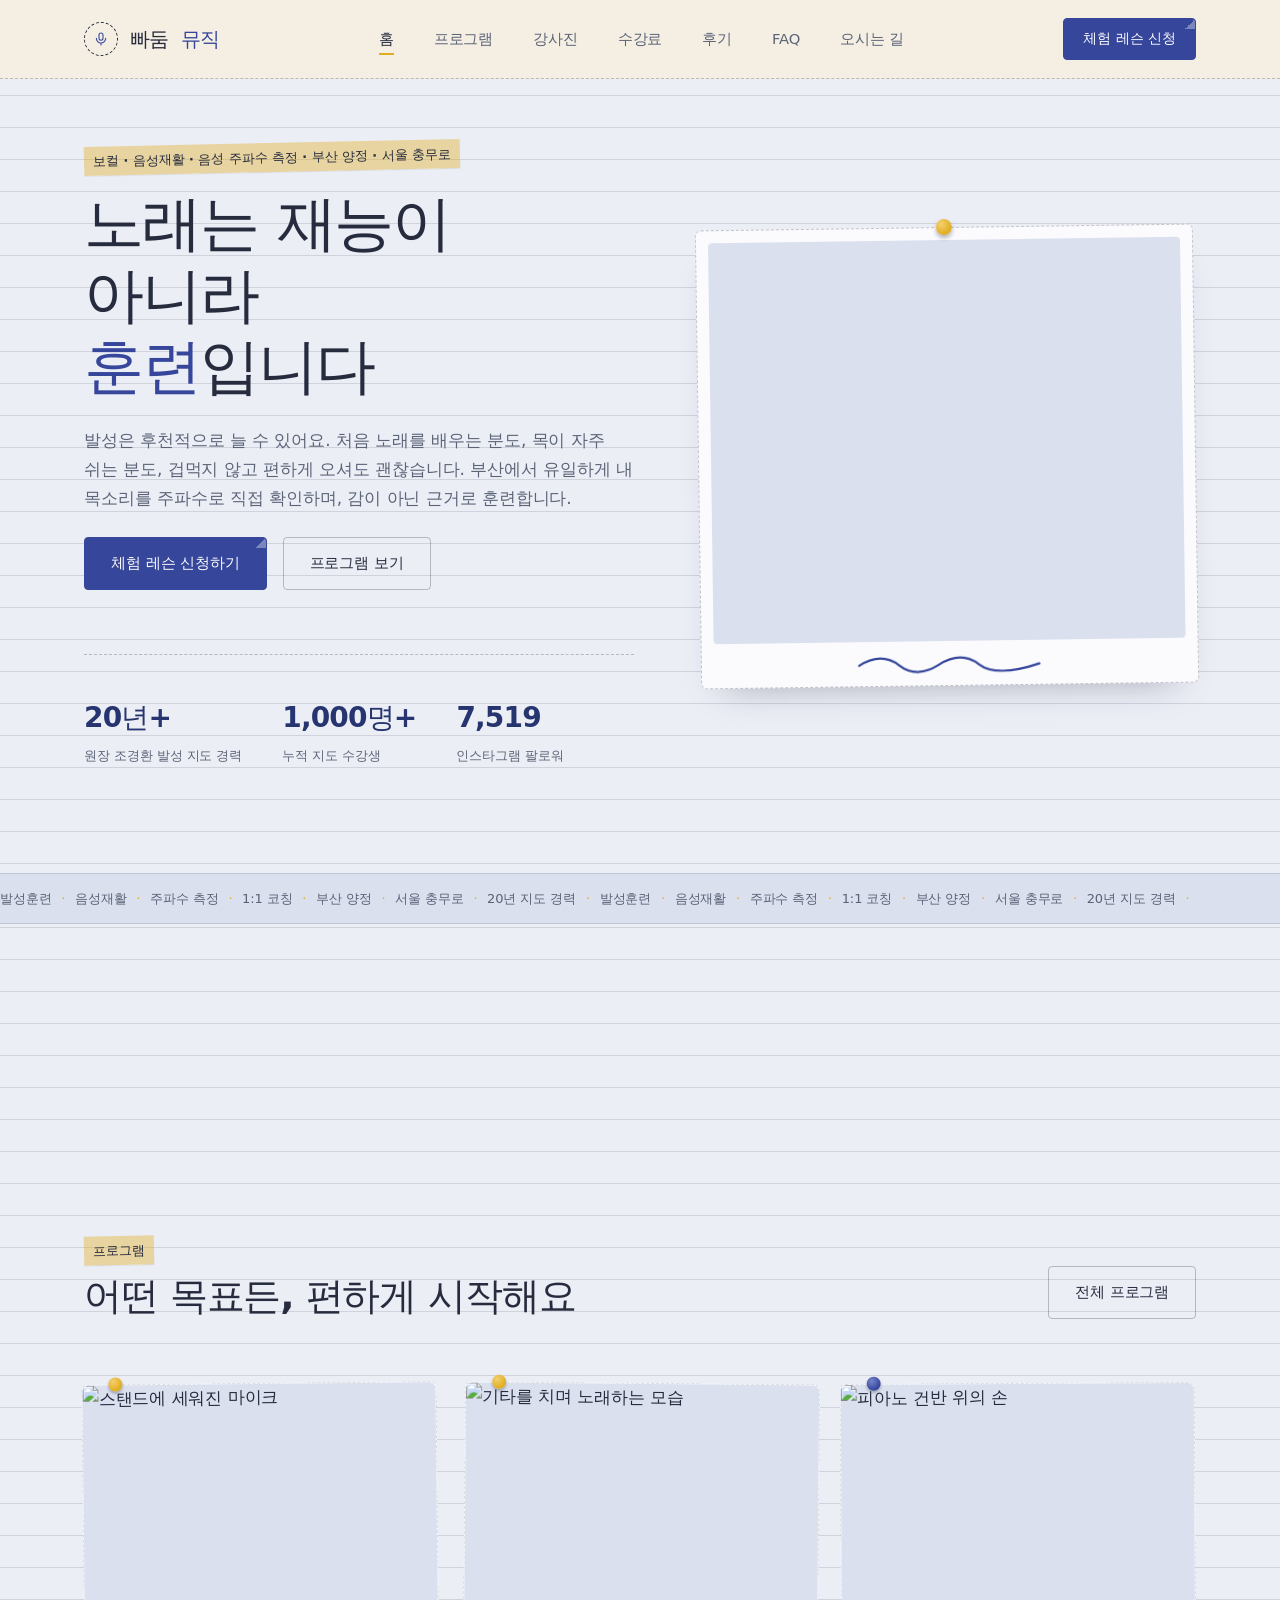
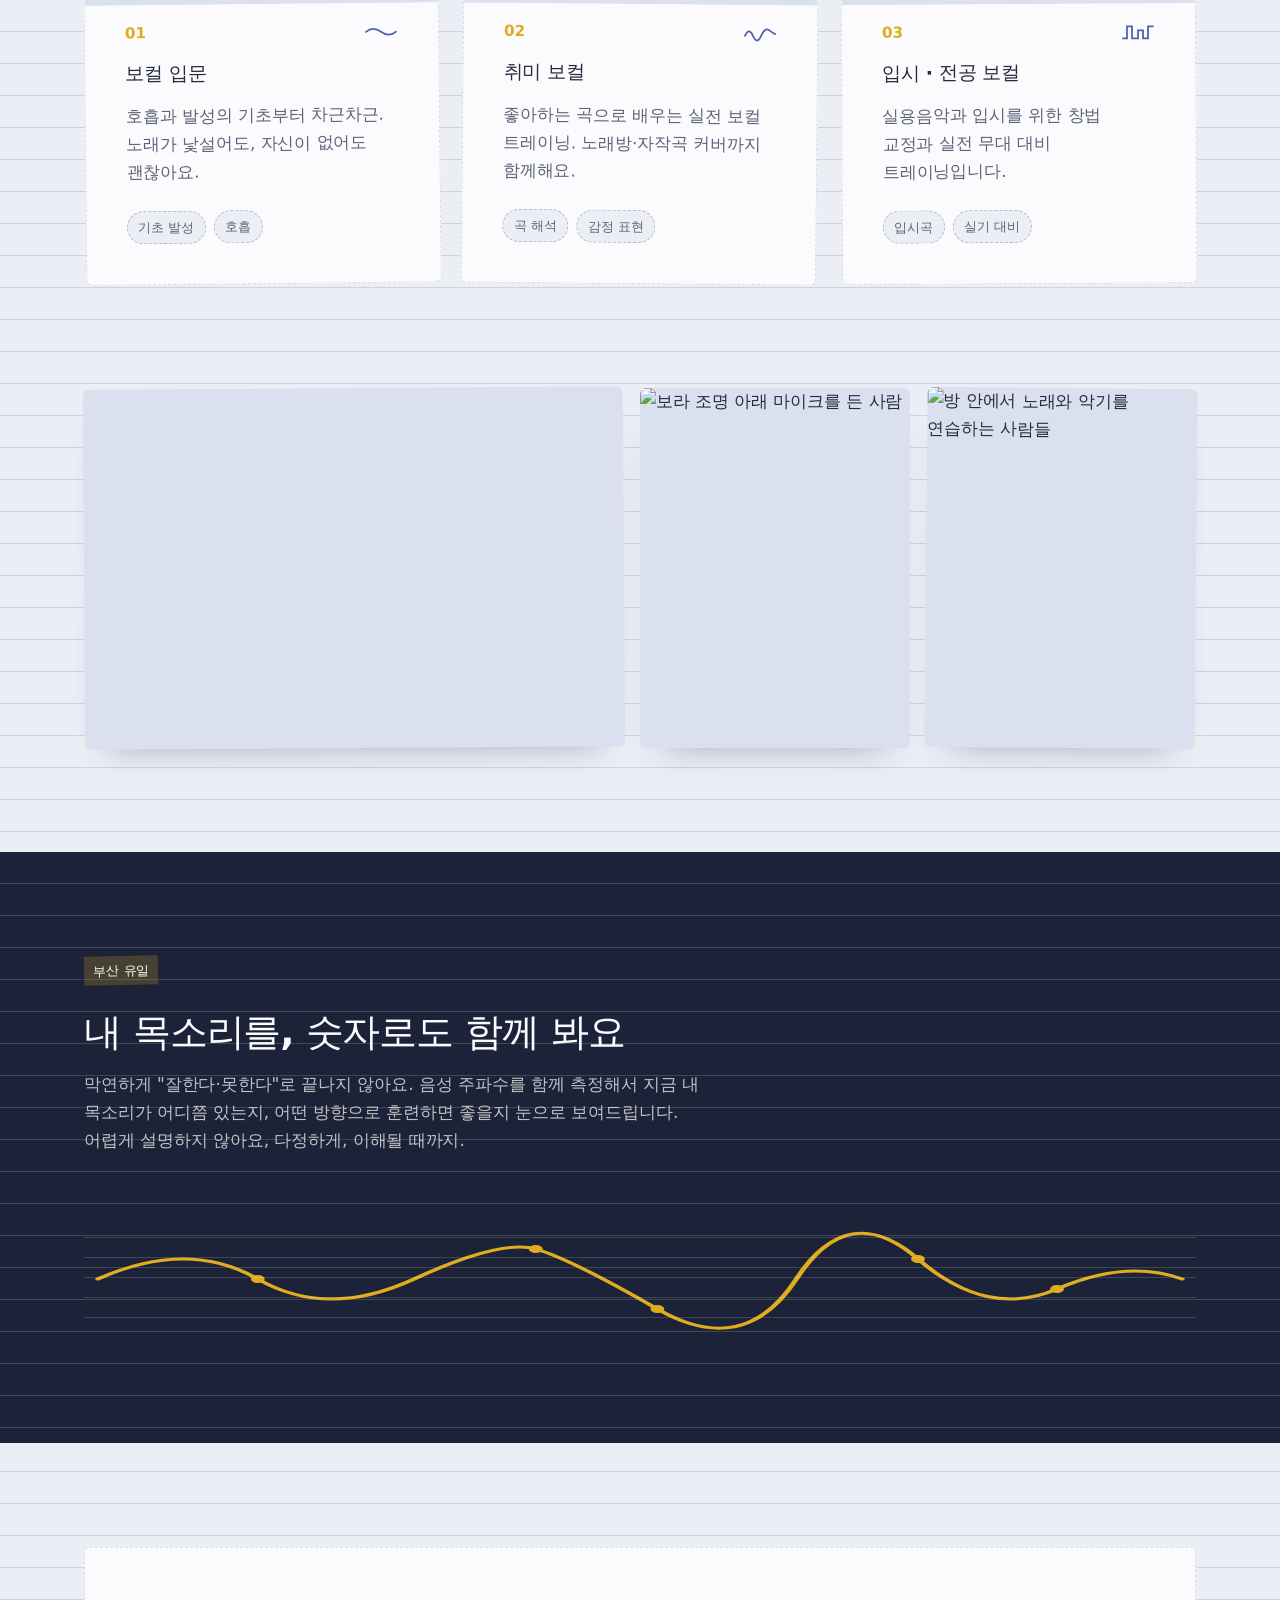
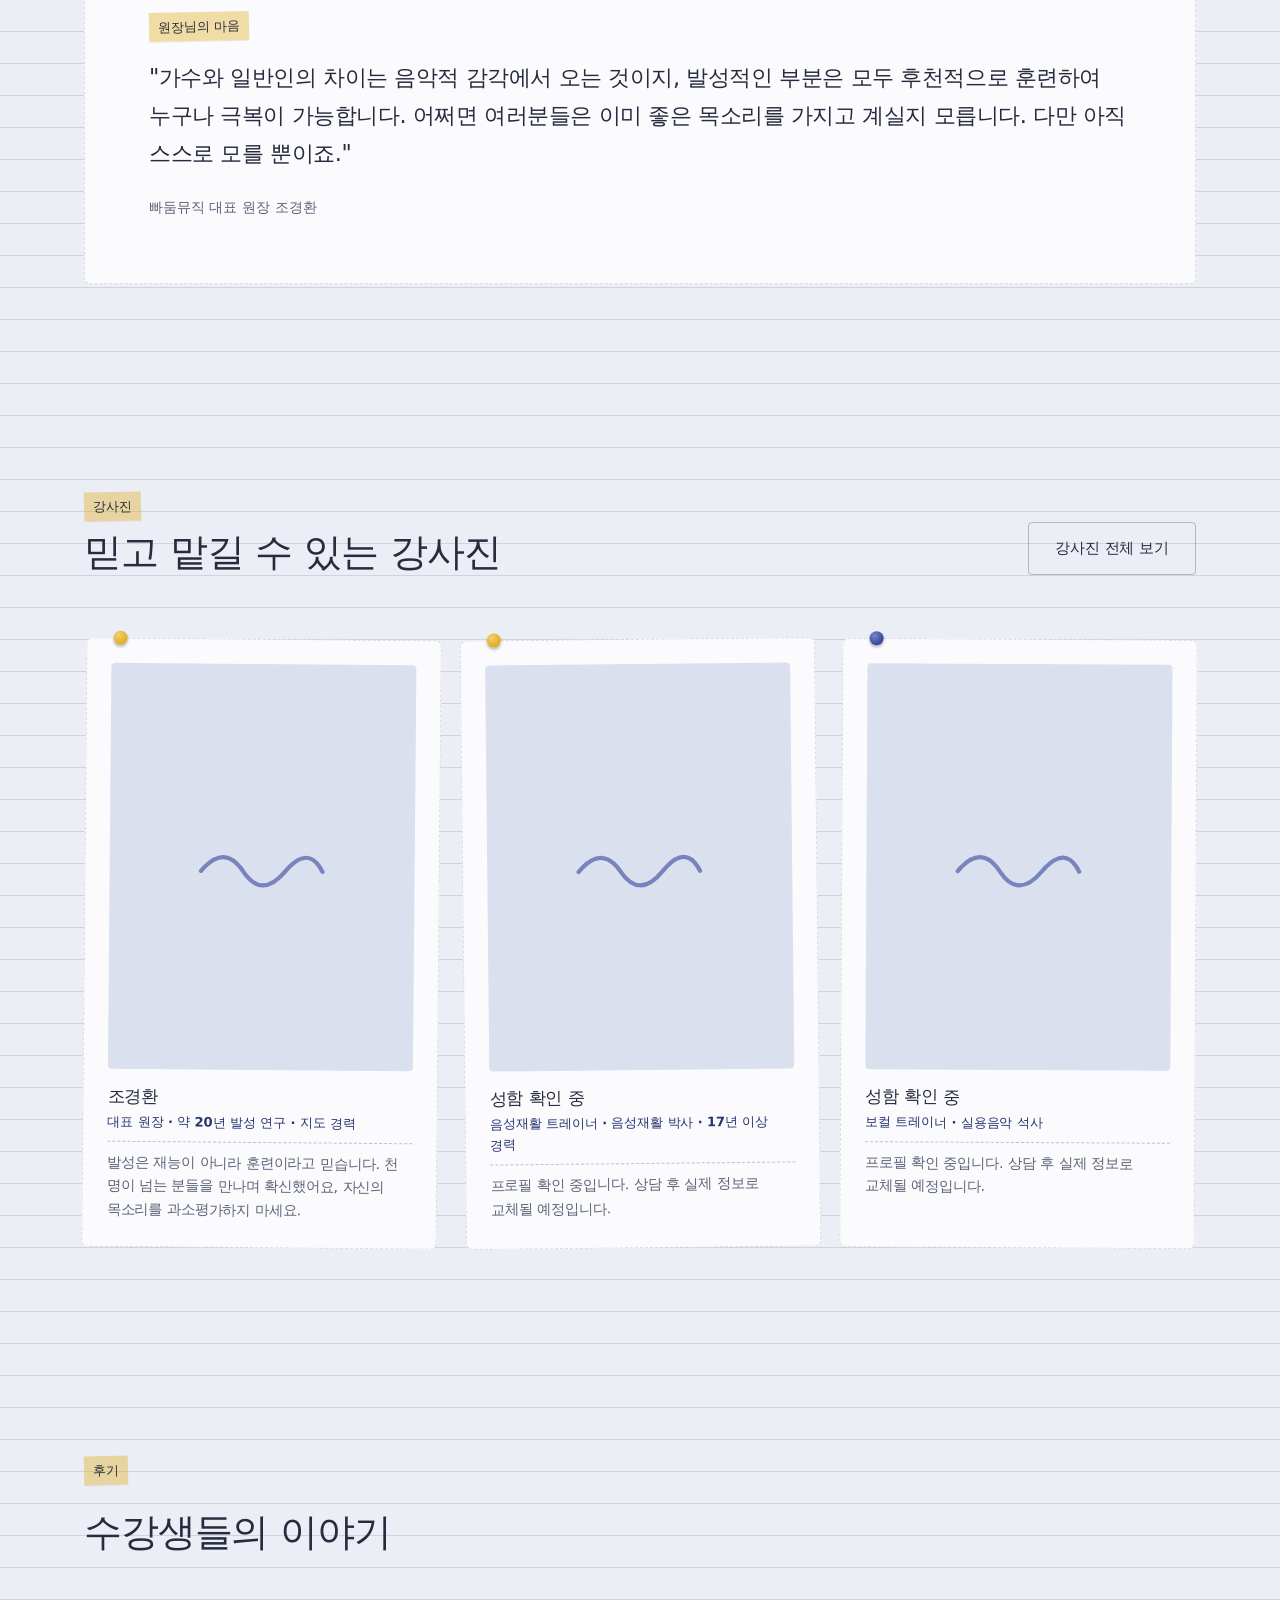
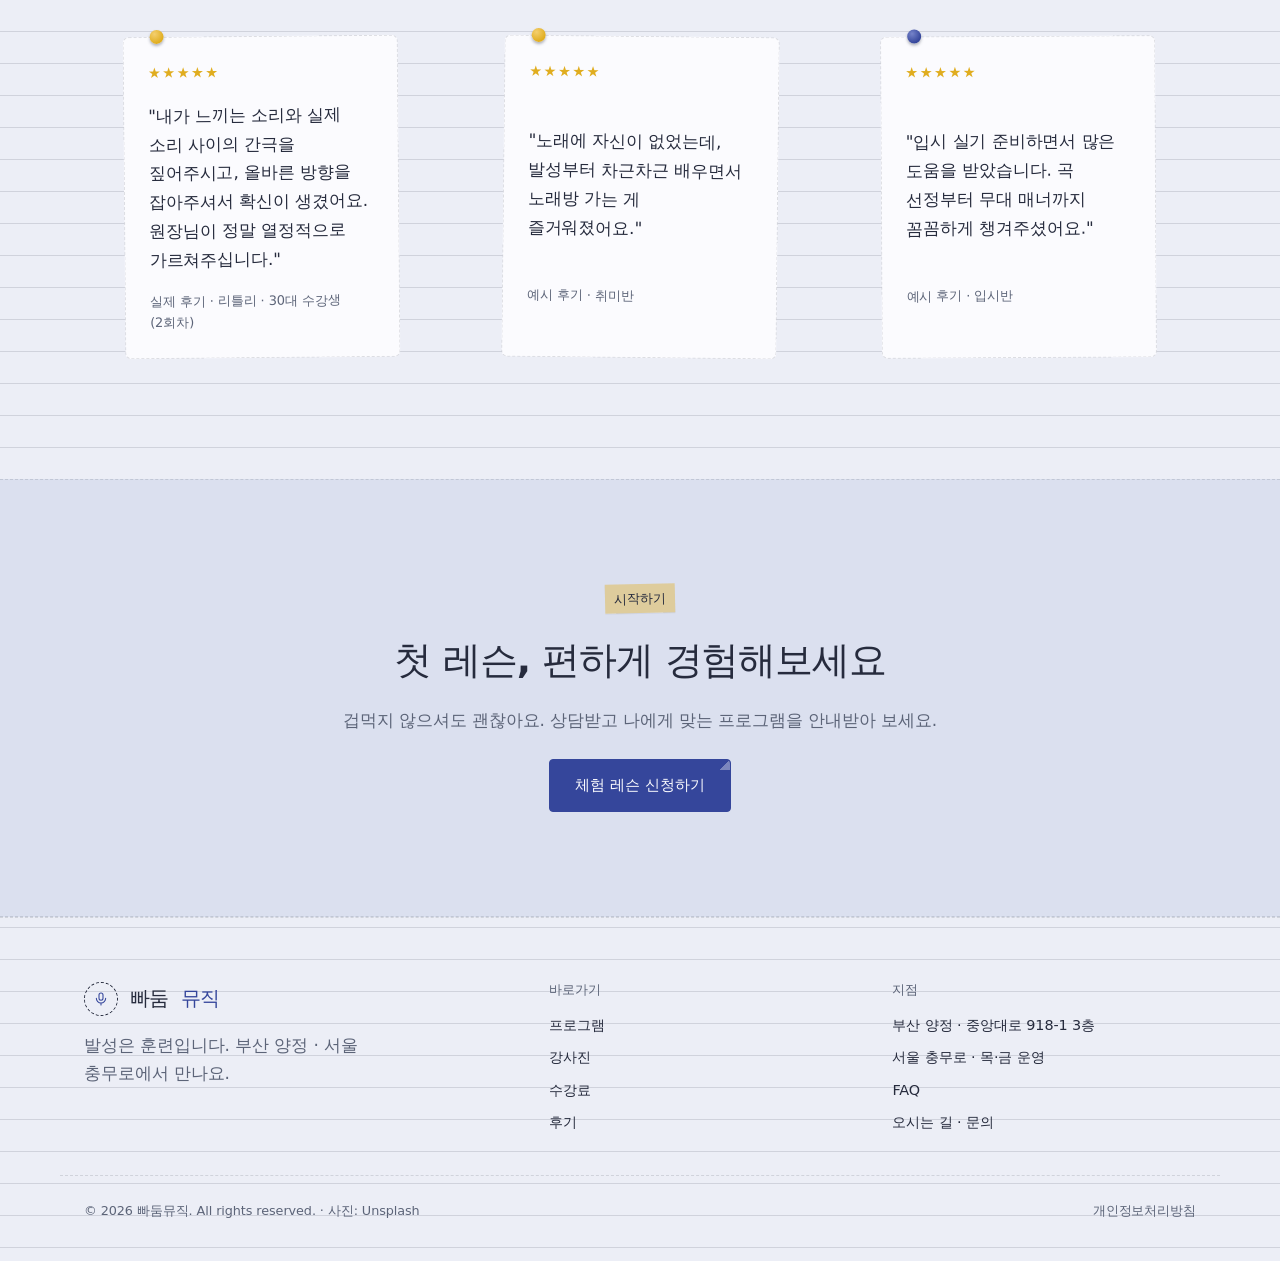
==== commit 0b5a1846: "성능: 히어로 사진 등장을 GSAP 리빌에서 같은 모양의 CSS 페이드로 교체 외부 스크립트(GSAP·ScrollTrigger) 로드 후에야 히어로 사진이 보이던 탓에 모바일 LC" ====
--- a/index.html
+++ b/index.html
@@ -60,7 +60,7 @@
         <div class="hero-stat"><span class="num">7,519</span><span class="label">인스타그램 팔로워</span></div>
       </div>
     </div>
-    <figure class="hero-visual hero-visual--photo" data-reveal>
+    <figure class="hero-visual hero-visual--photo hero-visual--fade">
       <img src="https://images.unsplash.com/photo-1560297035-0ed84c4175f6?auto=format&fit=crop&w=1100&q=80&h=935" srcset="https://images.unsplash.com/photo-1560297035-0ed84c4175f6?auto=format&fit=crop&q=80&w=480&h=408 480w, https://images.unsplash.com/photo-1560297035-0ed84c4175f6?auto=format&fit=crop&q=80&w=640&h=544 640w, https://images.unsplash.com/photo-1560297035-0ed84c4175f6?auto=format&fit=crop&q=80&w=800&h=680 800w, https://images.unsplash.com/photo-1560297035-0ed84c4175f6?auto=format&fit=crop&q=80&w=1100&h=935 1100w" sizes="(max-width: 980px) 92vw, 540px" width="1100" height="935" alt="핑크 조명 아래 마이크를 들고 노래하는 모습" loading="eager" fetchpriority="high" decoding="async">
       <svg class="hero-photo-wave" viewBox="0 0 220 30" fill="none" aria-hidden="true"><path class="wave-line" d="M6 18 Q 32 2 52 18 T 98 18 T 144 18 T 214 18"/></svg>
     </figure>
--- a/css/styles.css
+++ b/css/styles.css
@@ -352,6 +352,15 @@
   transform: translateX(-50%) rotate(-4deg);
   background: radial-gradient(circle at 35% 30%, #f4cf6e, var(--mustard) 70%);
   box-shadow: 0 3px 4px rgba(38, 43, 61, 0.35);
+}
+/* 히어로 사진은 GSAP 스크롤 리빌 대신 같은 모양(0.8s, 18px 위로)의 CSS 페이드로 등장.
+   외부 스크립트를 기다리지 않아 첫 화면 사진(LCP)이 늦게 그려지지 않는다. */
+@media (prefers-reduced-motion: no-preference) {
+  .hero-visual--fade { animation: hero-fade-in 0.8s cubic-bezier(0.215, 0.61, 0.355, 1) both; }
+}
+@keyframes hero-fade-in {
+  from { opacity: 0; translate: 0 18px; }
+  to { opacity: 1; translate: 0 0; }
 }
 .hero-visual svg { width: 100%; height: auto; overflow: visible; }
 .hero-visual .wave-line {
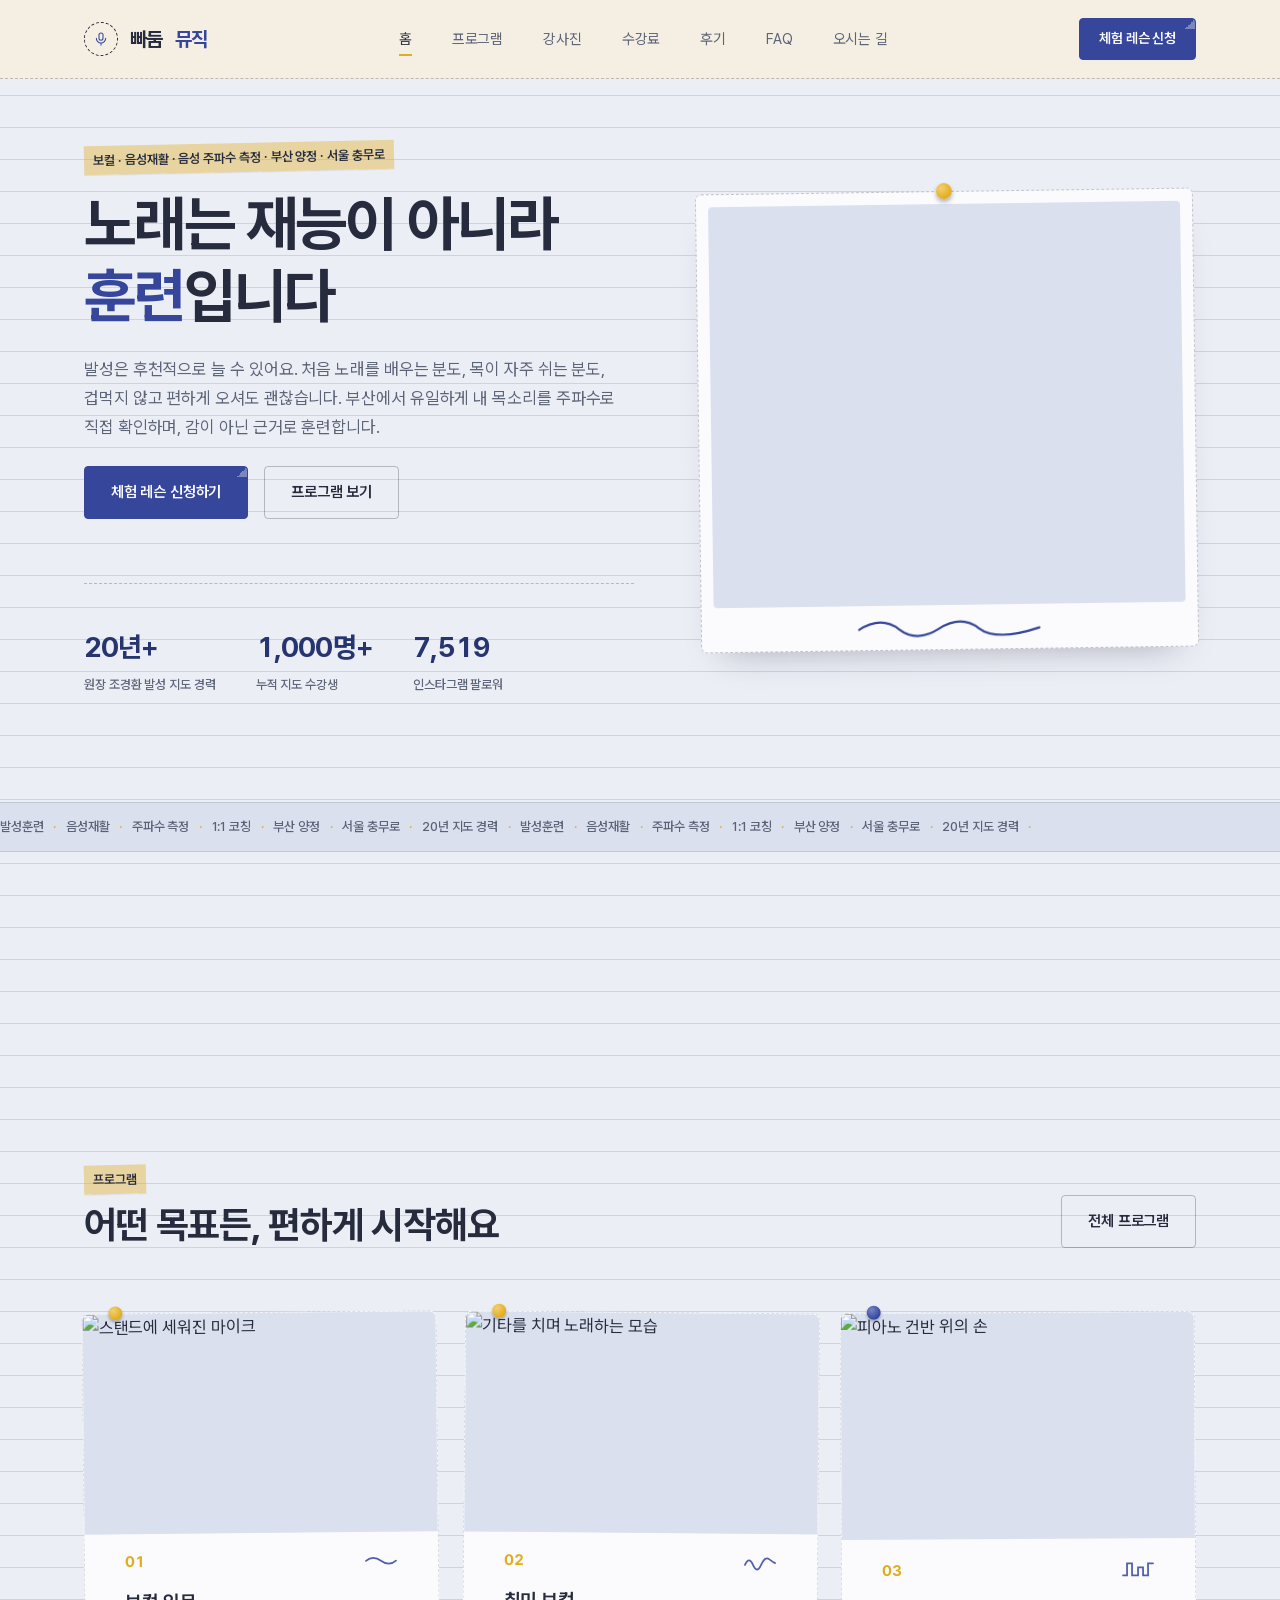
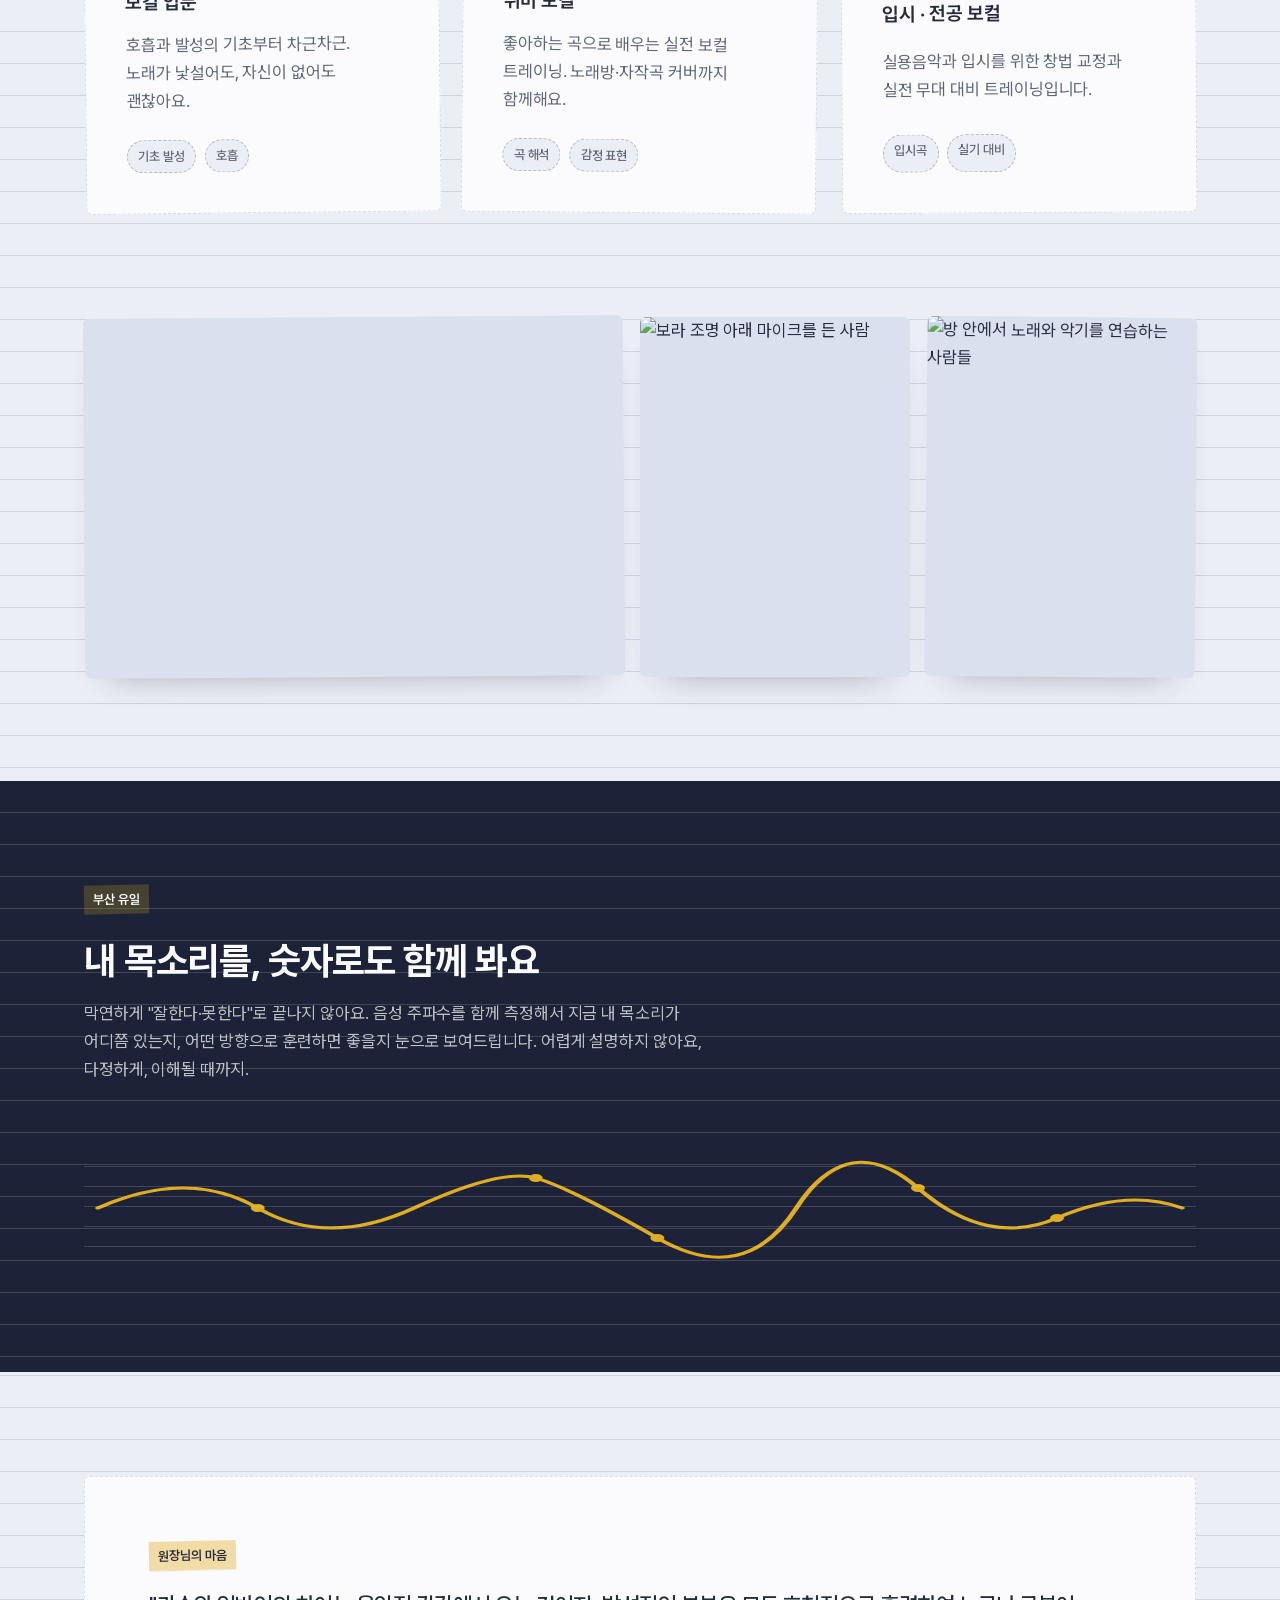
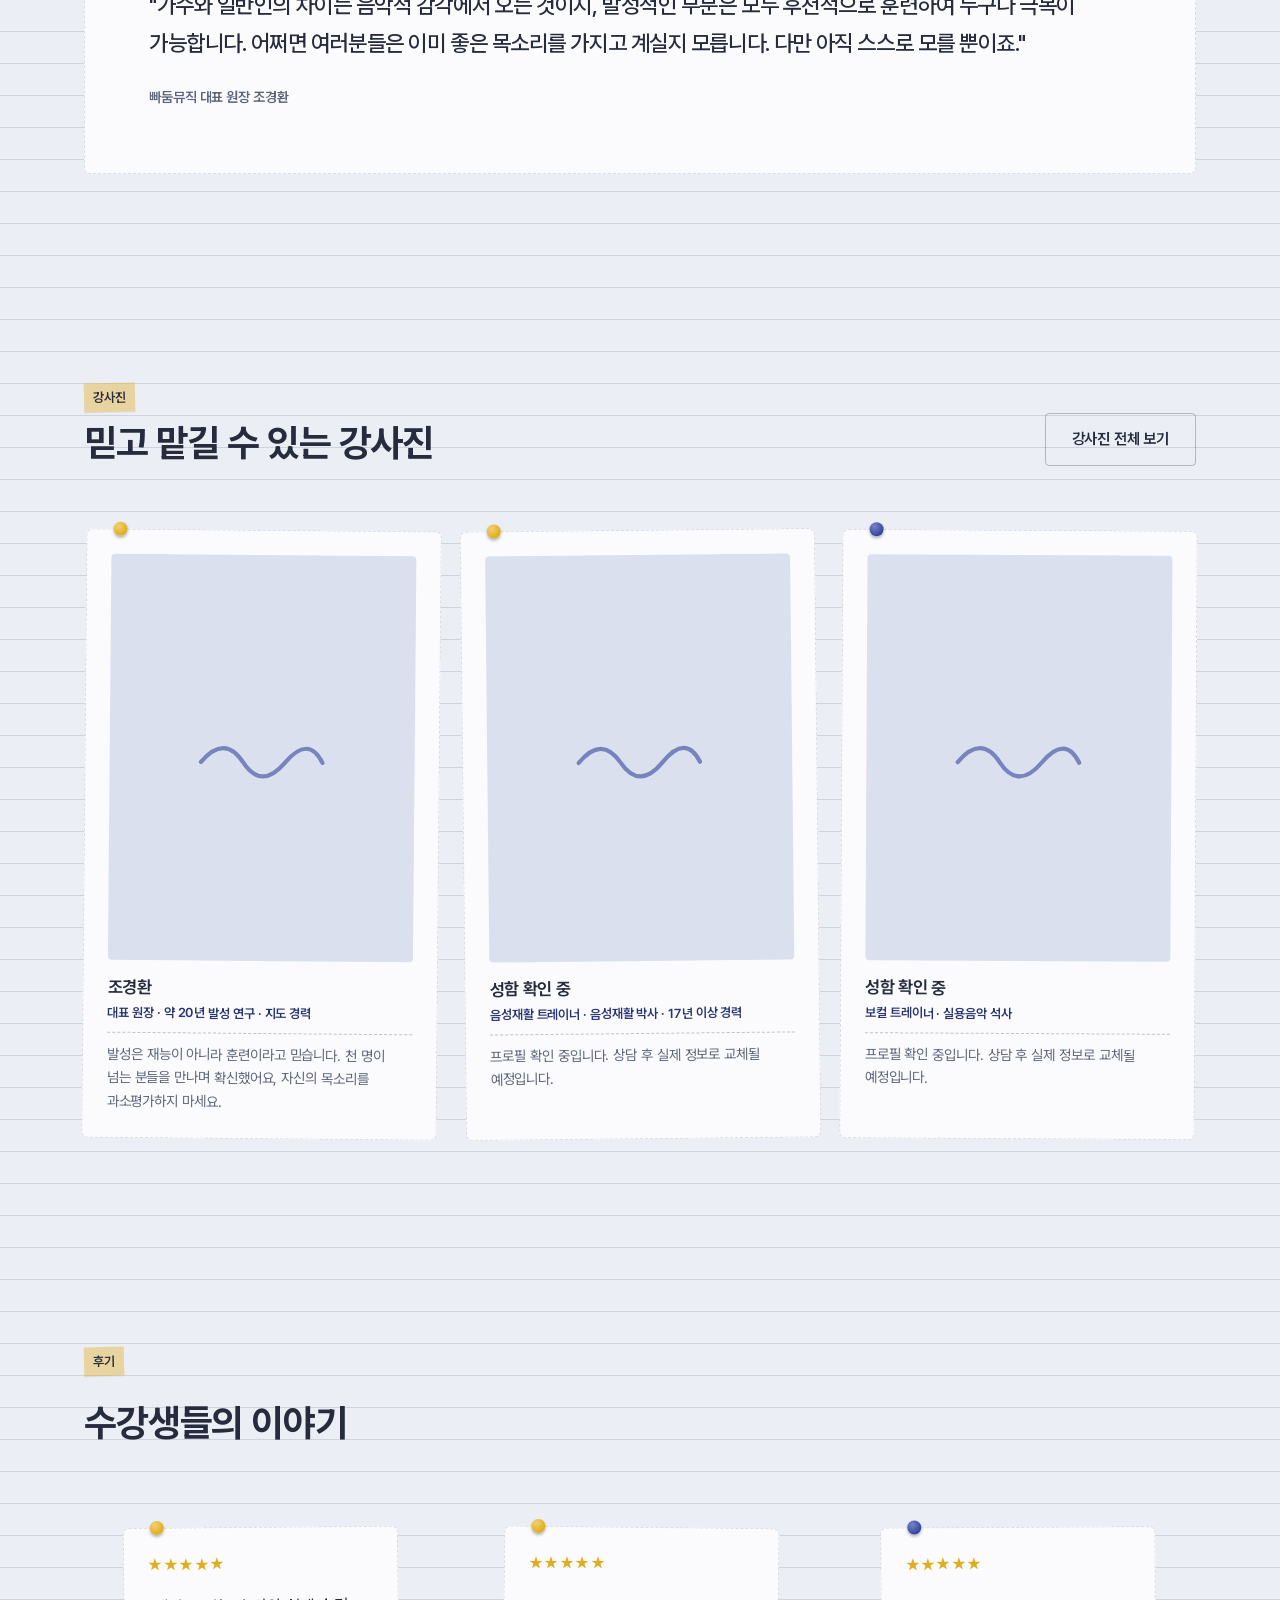
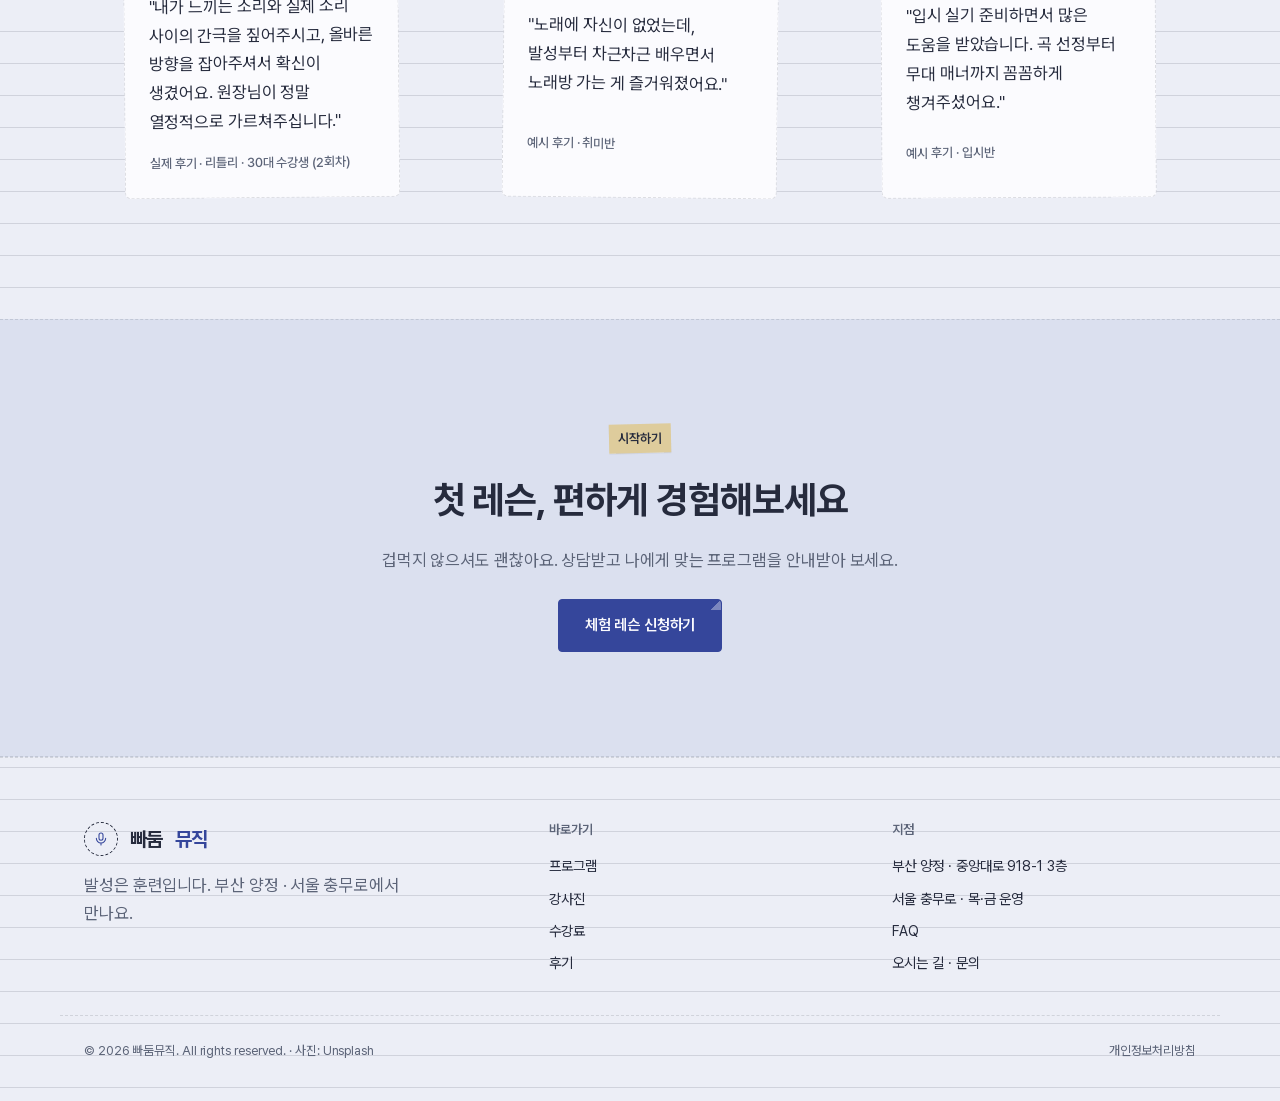
==== commit d4c3e7e2: "성능: Pretendard 사이트 글자 서브셋 1파일(약 90KB)로 조각 폰트 14개(약 365KB) 대체 - fonts/PretendardSubset.woff2: html·da" ====
--- a/index.html
+++ b/index.html
@@ -18,6 +18,7 @@
 <link rel="preconnect" href="https://images.unsplash.com">
 <link rel="preconnect" href="https://cdn.jsdelivr.net" crossorigin>
 <link rel="preload" as="image" imagesrcset="https://images.unsplash.com/photo-1560297035-0ed84c4175f6?auto=format&fit=crop&q=80&w=480&h=408 480w, https://images.unsplash.com/photo-1560297035-0ed84c4175f6?auto=format&fit=crop&q=80&w=640&h=544 640w, https://images.unsplash.com/photo-1560297035-0ed84c4175f6?auto=format&fit=crop&q=80&w=800&h=680 800w, https://images.unsplash.com/photo-1560297035-0ed84c4175f6?auto=format&fit=crop&q=80&w=1100&h=935 1100w" imagesizes="(max-width: 980px) 92vw, 540px" fetchpriority="high">
+<link rel="preload" href="fonts/PretendardSubset.woff2" as="font" type="font/woff2" crossorigin>
 <link rel="stylesheet" href="css/pretendard.css">
 <link rel="stylesheet" href="css/styles.css">
 <script type="application/ld+json">{"@context":"https://schema.org","@type":"MusicSchool","name":"빠둠뮤직 보컬 트레이닝 센터","url":"https://bbadoom-music.vercel.app/","description":"빠둠뮤직 보컬 트레이닝 센터, 발성은 재능이 아니라 훈련입니다. 부산 유일 음성 주파수 측정과 함께하는 1:1 보컬·음성재활 트레이닝. 부산 양정 · 서울 충무로.","telephone":"0507-1434-8291","address":{"@type":"PostalAddress","streetAddress":"중앙대로 918-1 3층","addressLocality":"부산진구","addressRegion":"부산광역시","addressCountry":"KR"},"department":[{"@type":"MusicSchool","name":"빠둠뮤직 서울 충무로 스튜디오","address":{"@type":"PostalAddress","streetAddress":"퇴계로37길 21-1 2층","addressLocality":"중구","addressRegion":"서울특별시","addressCountry":"KR"}}],"sameAs":["https://pf.kakao.com/_ACxjxmxj","https://map.naver.com/p/entry/place/33860417"]}</script>
--- a/css/styles.css
+++ b/css/styles.css
@@ -4,6 +4,17 @@
    카드는 압정으로 꽂은 메모, 섹션 사이는 오선(五線) 구분선.
    (자매 사이트 키훈의 에디토리얼 필름/레드 톤과 겹치지 않도록 전면 재설계)
    ========================================================================== */
+
+/* 사이트에 쓰인 글자만 담은 Pretendard Variable 서브셋(약 90KB, 굵기 400~900). 조각 폰트 14개(약 365KB) 대신 이 1개만 받는다.
+   서브셋에 없는 글자(폼 입력 등)는 다음 순서인 "Pretendard Variable"(css/pretendard.css 조각 폰트)이 채운다.
+   문구를 바꾸면 서브셋을 다시 만들 것: python subset.py <repo> <PretendardVariable.ttf> (docs/font-subset.md) */
+@font-face {
+  font-family: "Pretendard Subset";
+  src: url("../fonts/PretendardSubset.woff2") format("woff2");
+  font-weight: 400 900;
+  font-style: normal;
+  font-display: swap;
+}
 
 :root {
   /* color tokens — 더스티 블루 페이퍼 + 잉크 남색 + 형광펜 옐로우 */
@@ -29,7 +40,7 @@
   --border: var(--line);
 
   /* type */
-  --font-display: "Pretendard Variable", Pretendard, -apple-system, BlinkMacSystemFont, system-ui, "Apple SD Gothic Neo", "Noto Sans KR", sans-serif;
+  --font-display: "Pretendard Subset", "Pretendard Variable", Pretendard, -apple-system, BlinkMacSystemFont, system-ui, "Apple SD Gothic Neo", "Noto Sans KR", sans-serif;
   --font-body: var(--font-display);
 
   --step-caption: clamp(0.75rem, 0.72rem + 0.15vw, 0.85rem);
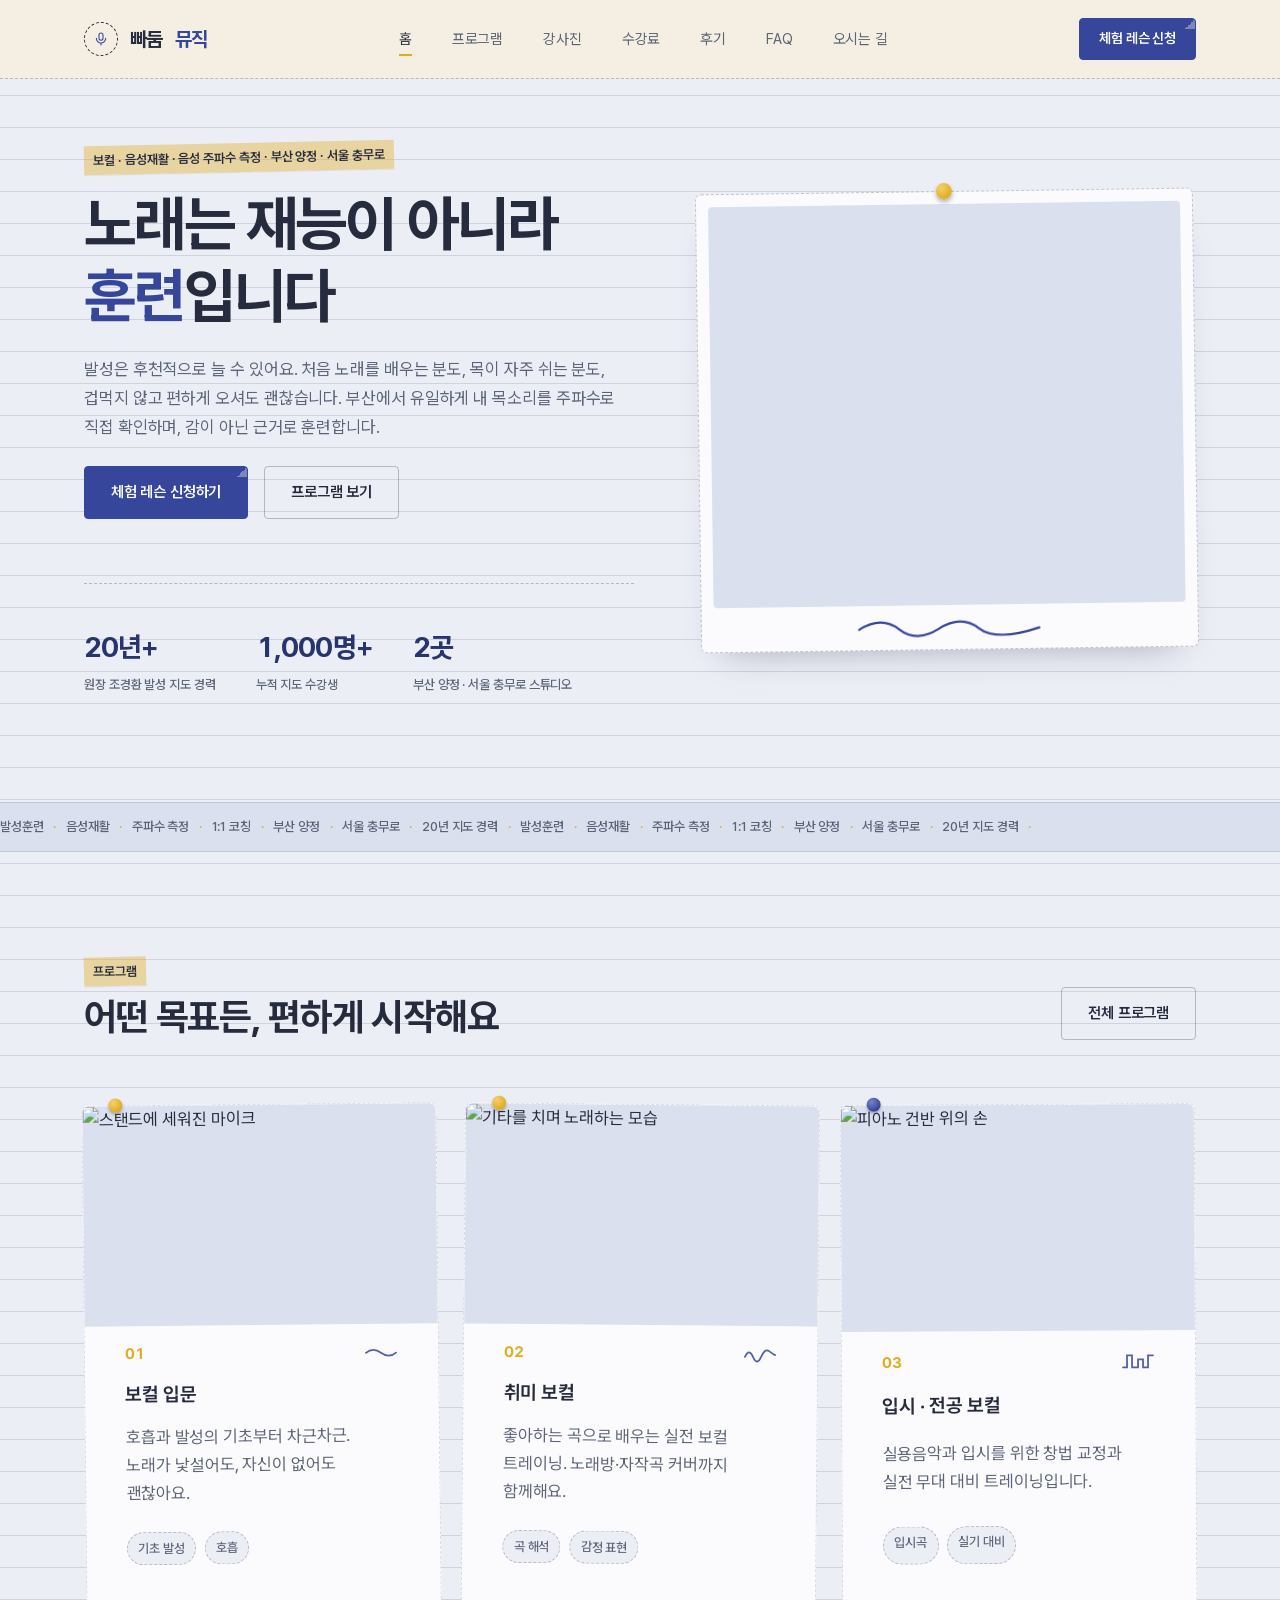
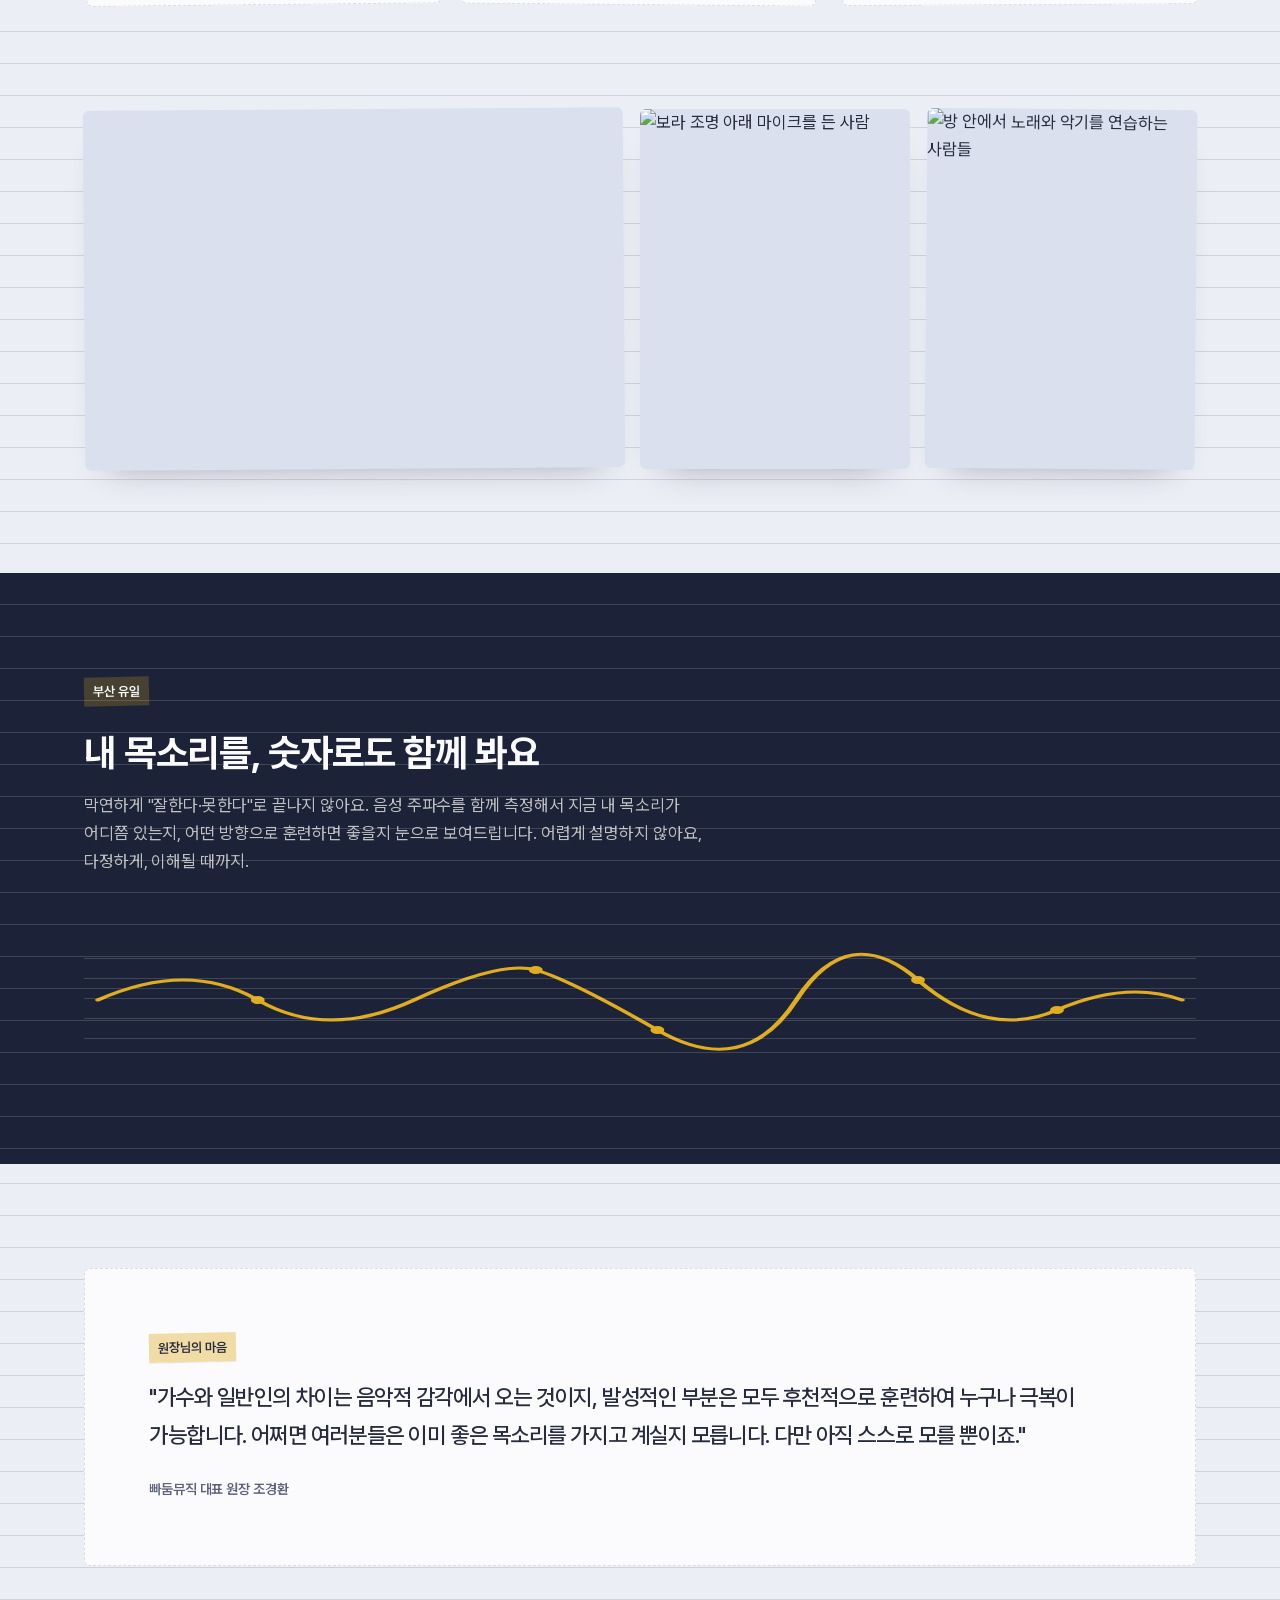
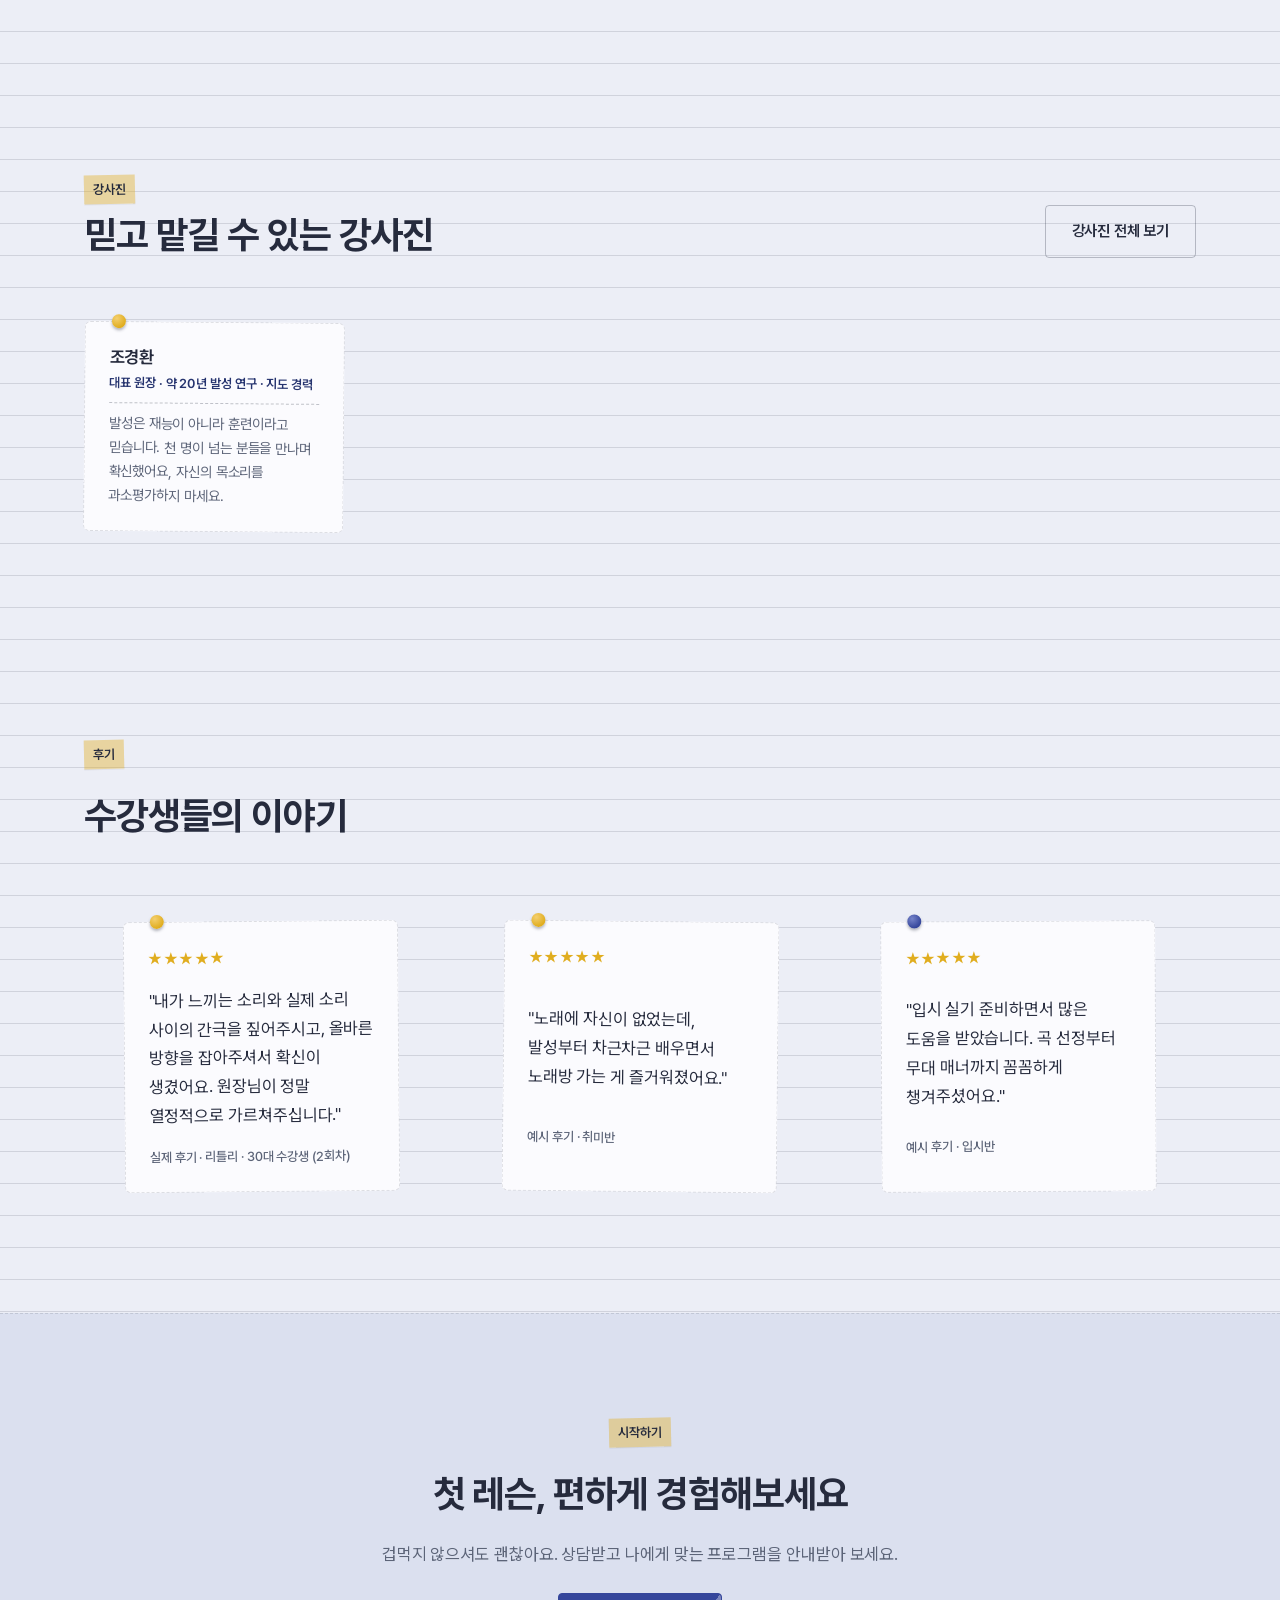
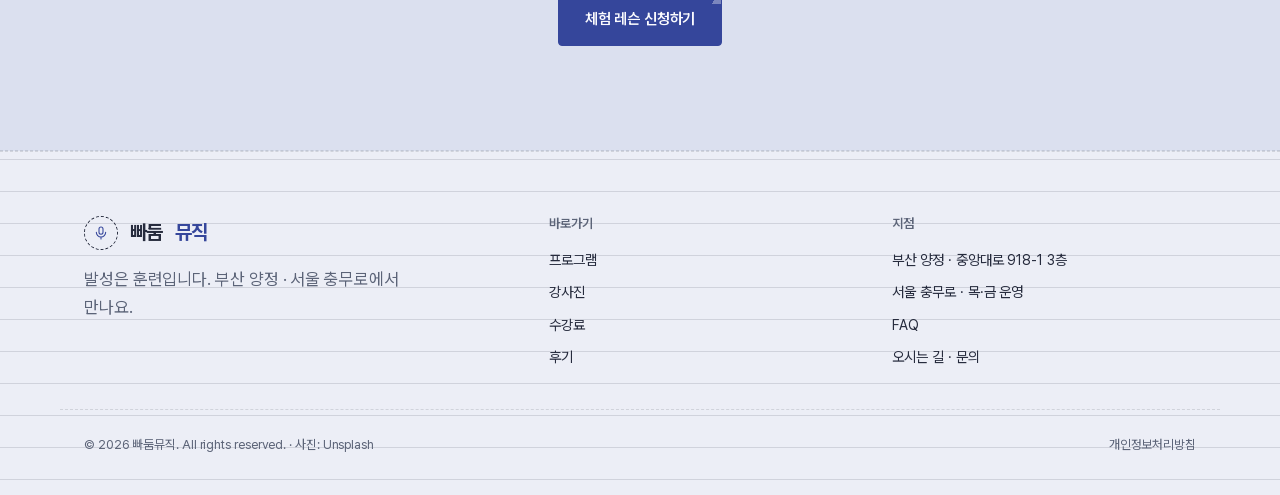
==== commit fb971918: "디자인 제안 1~3 적용(미리보기용, main 병합 전 대표 승인 필요) 1. 강사진: data의 confirmed:false 항목(성함 확인 중 2명)은 표시만 끔. 데이터는 유" ====
--- a/index.html
+++ b/index.html
@@ -58,7 +58,7 @@
       <div class="hero-stats">
         <div class="hero-stat"><span class="num">20년+</span><span class="label">원장 조경환 발성 지도 경력</span></div>
         <div class="hero-stat"><span class="num">1,000명+</span><span class="label">누적 지도 수강생</span></div>
-        <div class="hero-stat"><span class="num">7,519</span><span class="label">인스타그램 팔로워</span></div>
+        <div class="hero-stat"><span class="num">2곳</span><span class="label">부산 양정 · 서울 충무로 스튜디오</span></div>
       </div>
     </div>
     <figure class="hero-visual hero-visual--photo hero-visual--fade">
--- a/css/styles.css
+++ b/css/styles.css
@@ -335,6 +335,10 @@
 }
 .hero-stat .num { font-family: var(--font-display); font-size: 1.7rem; color: var(--terracotta-deep); display: block; }
 .hero-stat .label { font-size: 0.82rem; color: var(--text-dim); }
+/* 모바일: 숫자 3개를 한 줄 3열로(2+1 줄바꿈 방지) */
+@media (max-width: 560px) {
+  .hero-stats { display: grid; grid-template-columns: repeat(3, minmax(0, 1fr)); gap: var(--space-2); }
+}
 
 /* ---- hero visual: 벽에 압정으로 꽂은 오선지 메모 ---- */
 .hero-visual {
@@ -503,7 +507,8 @@
 }
 
 /* ---- instructor cards ---- */
-.people-grid { display: grid; grid-template-columns: repeat(auto-fit, minmax(250px, 1fr)); gap: var(--space-3); }
+/* auto-fill: 카드가 1장뿐이어도 한 칸 폭을 유지(화면 전체로 늘어나지 않게) */
+.people-grid { display: grid; grid-template-columns: repeat(auto-fill, minmax(250px, 1fr)); gap: var(--space-3); }
 .person-card {
   border: 1px dashed var(--border);
   border-radius: var(--radius);
@@ -525,6 +530,7 @@
   overflow: hidden;
 }
 .person-frame svg { width: 46%; height: auto; color: var(--terracotta); opacity: 0.6; }
+.person-frame img { width: 100%; height: 100%; object-fit: cover; }
 .person-card h3 { font-size: 1.08rem; }
 .person-role { font-size: 0.82rem; font-weight: 700; color: var(--terracotta-deep); margin-top: 0.25em; display: block; }
 .person-note {
@@ -878,3 +884,12 @@
 .footer-grid h4, .footer-grid .footer-title { font-size: 0.8125rem; font-weight: 600; letter-spacing: 0; }
 .form-row label { font-size: 0.8125rem; font-weight: 600; }
 .rooms-widget-head .live, .room-chip .room-name { font-weight: 600; }
+
+/* ---- 2026-10 디자인 보완 ---- */
+/* 모바일 3열 숫자: 한 칸(약 100px)에 "1,000명+"가 들어가도록 숫자 크기만 줄인다 */
+@media (max-width: 560px) {
+  .hero-stat .num { font-size: 1.3rem; }
+  .hero-stat .label { font-size: 0.75rem; line-height: 1.45; display: block; margin-top: 0.2em; }
+}
+/* 강의실 현황 위젯이 숨겨져 있으면(저장소 미연동) 섹션 여백까지 접는다 */
+#rooms:has(.rooms-widget[hidden]) { display: none; }
